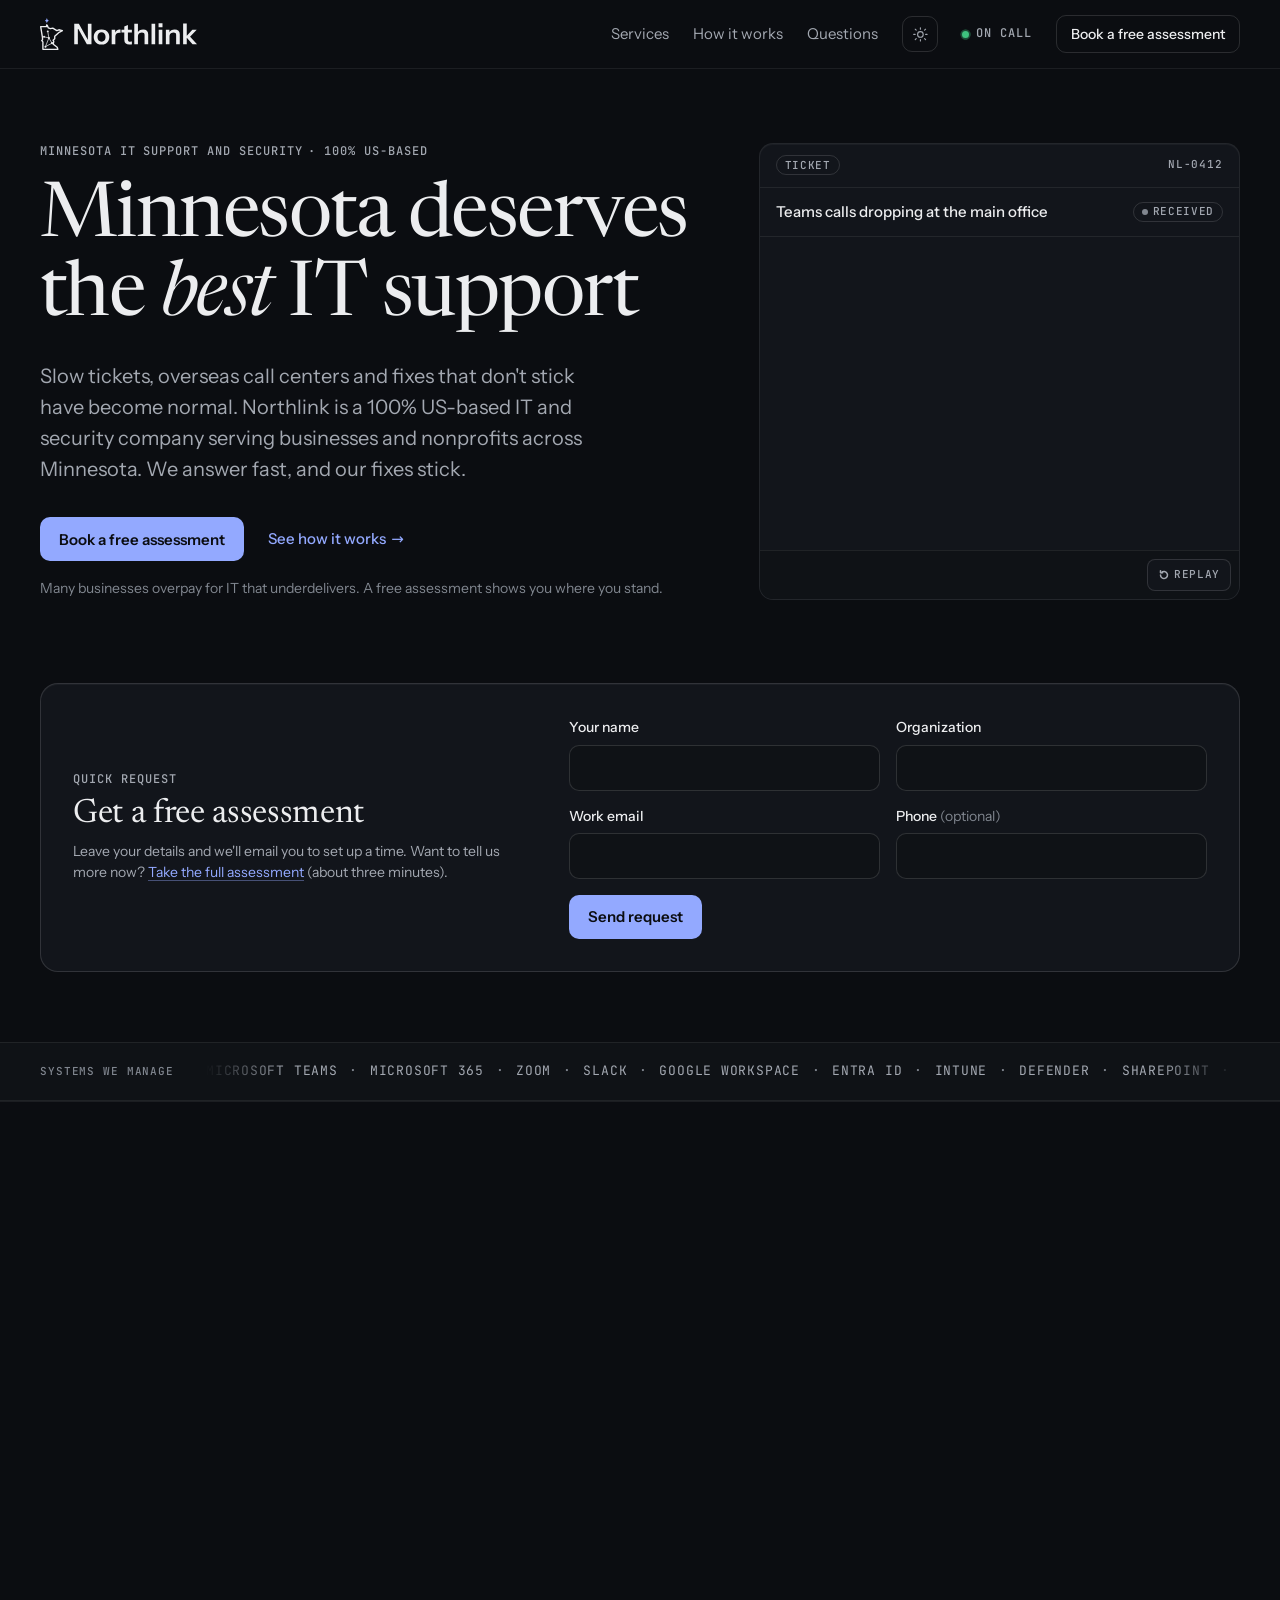
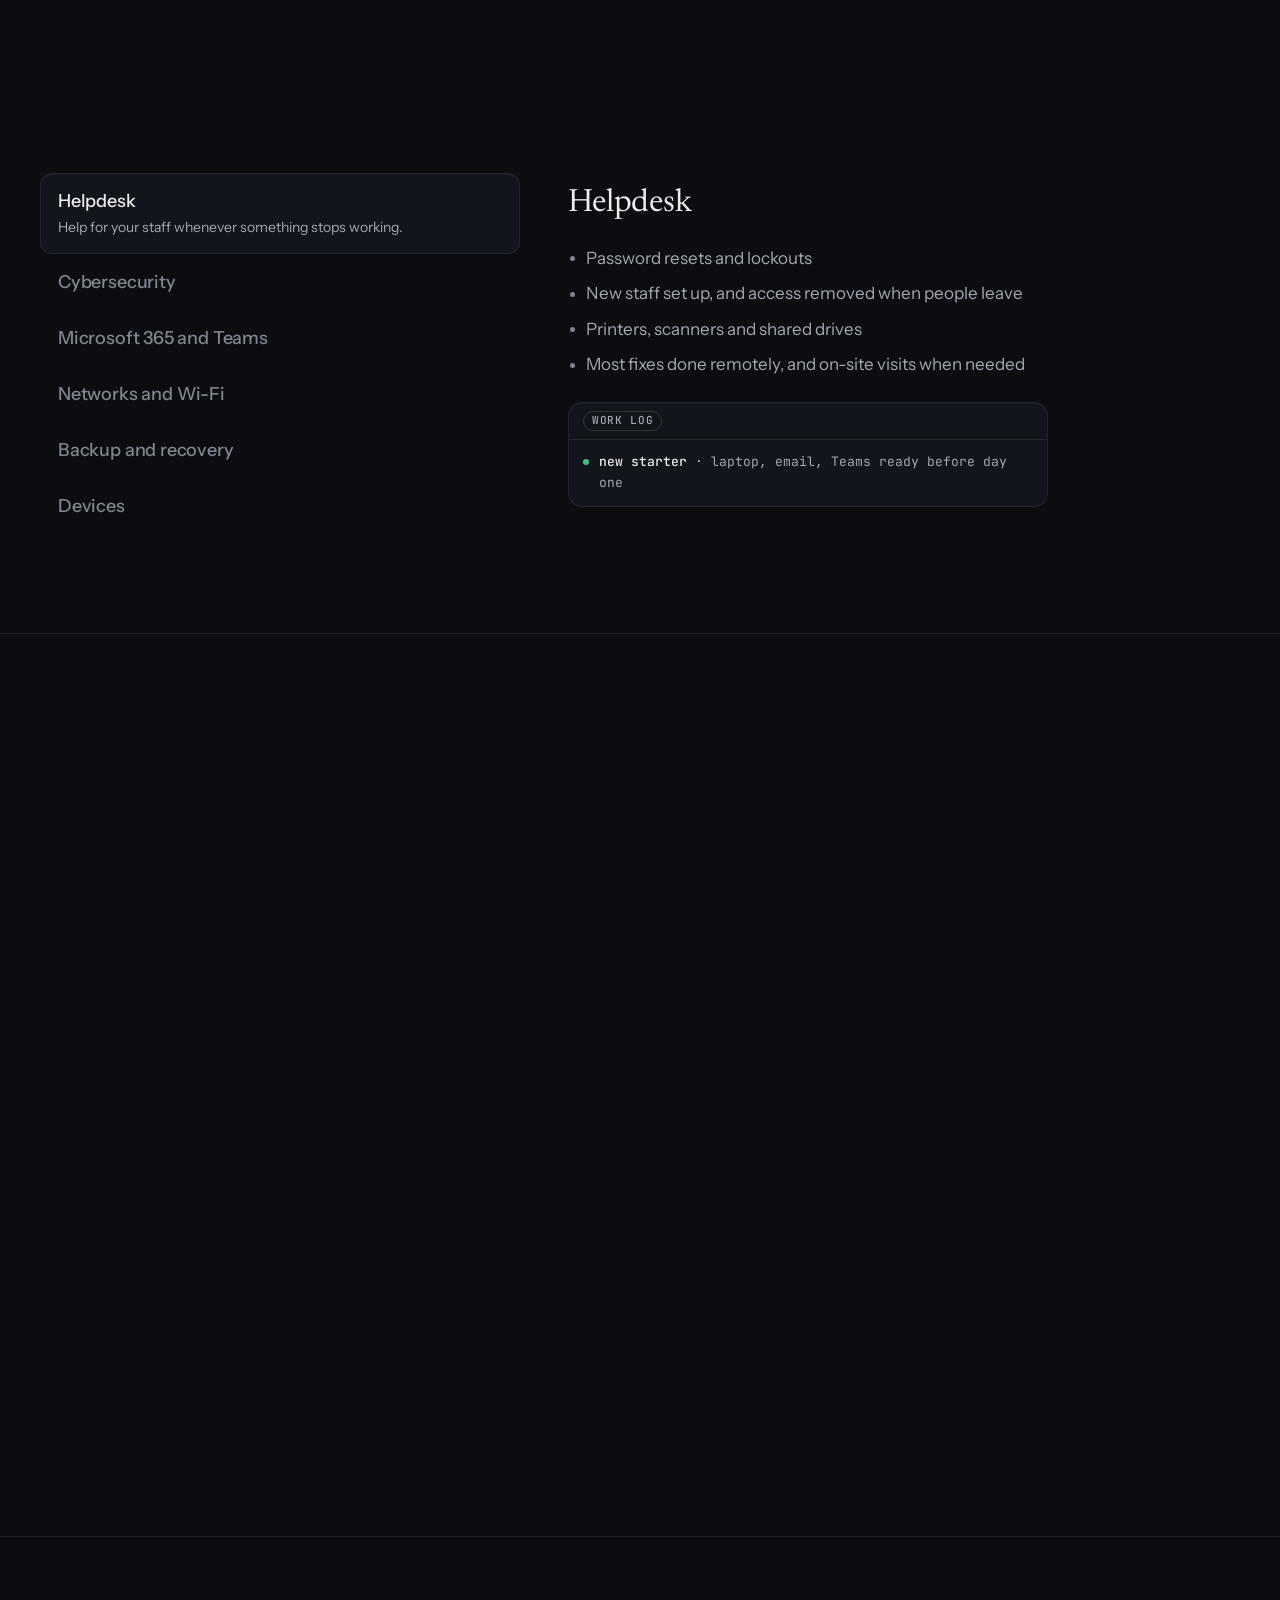
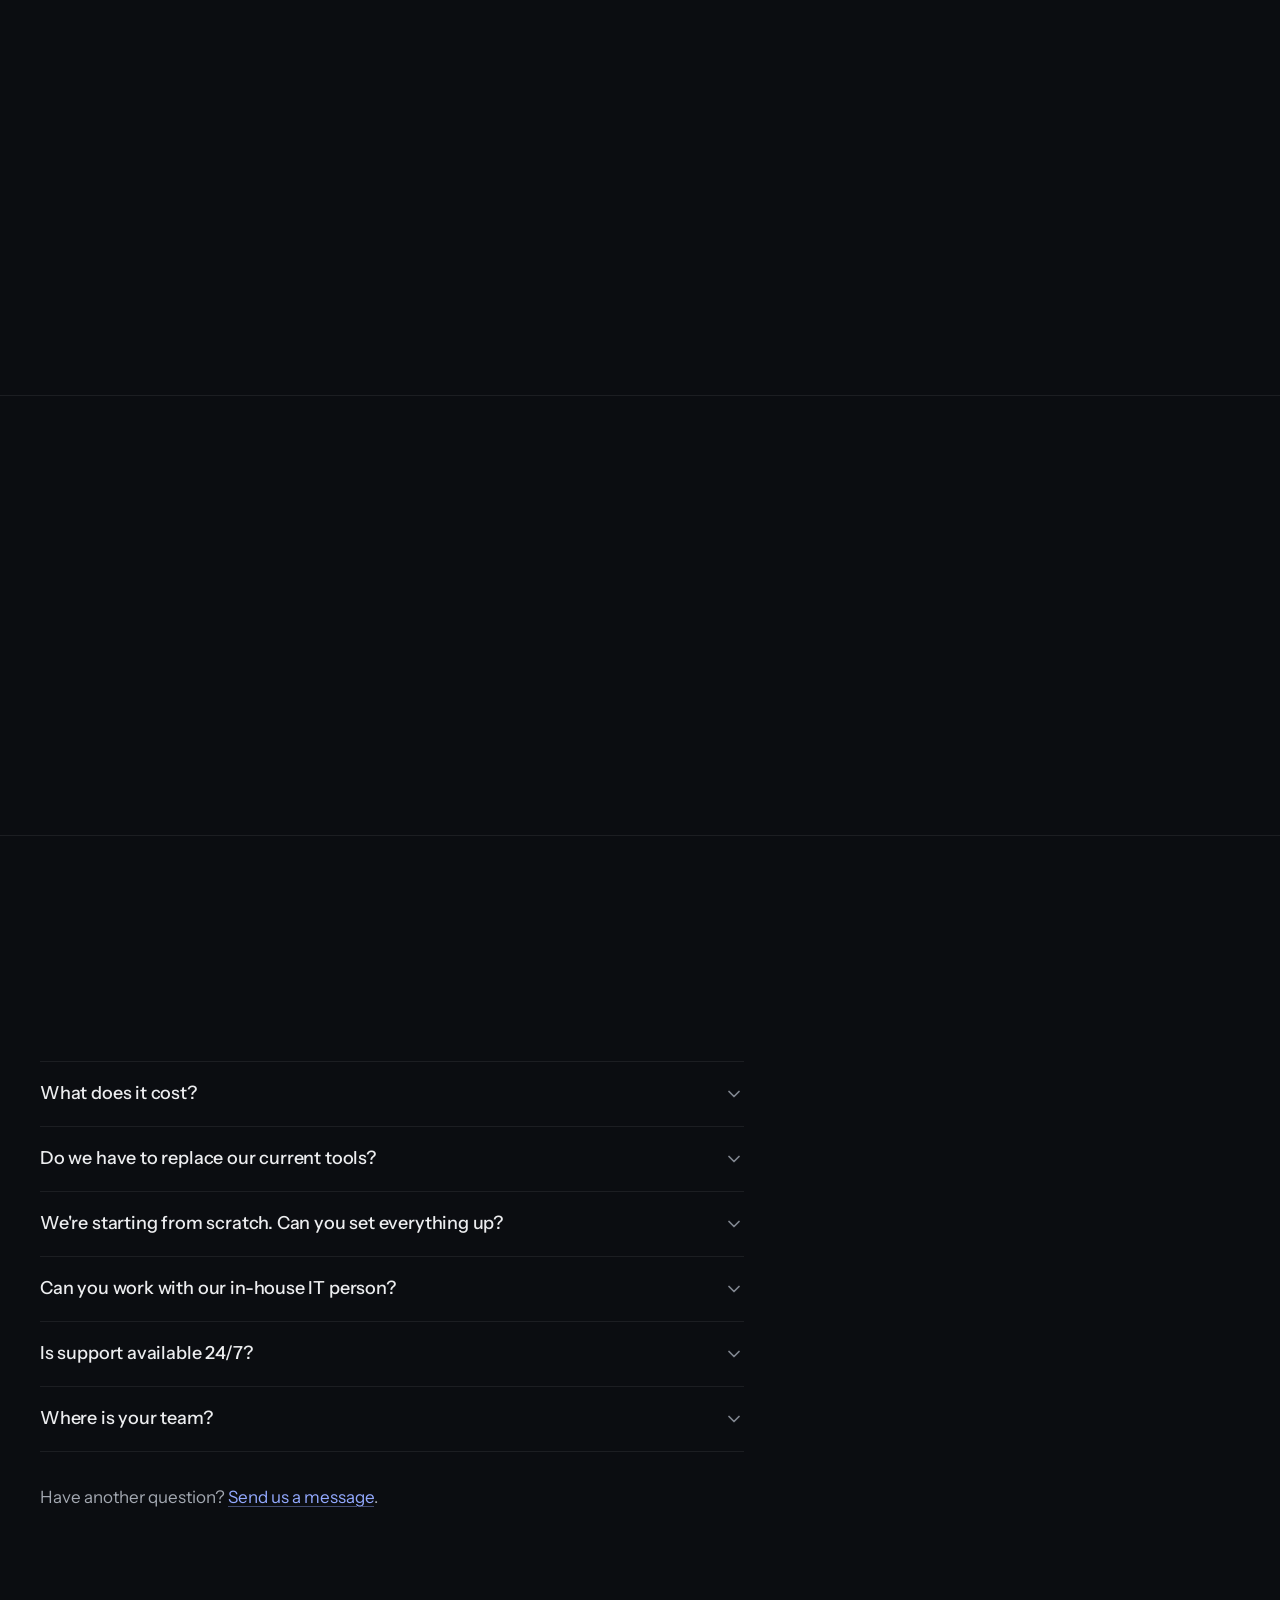
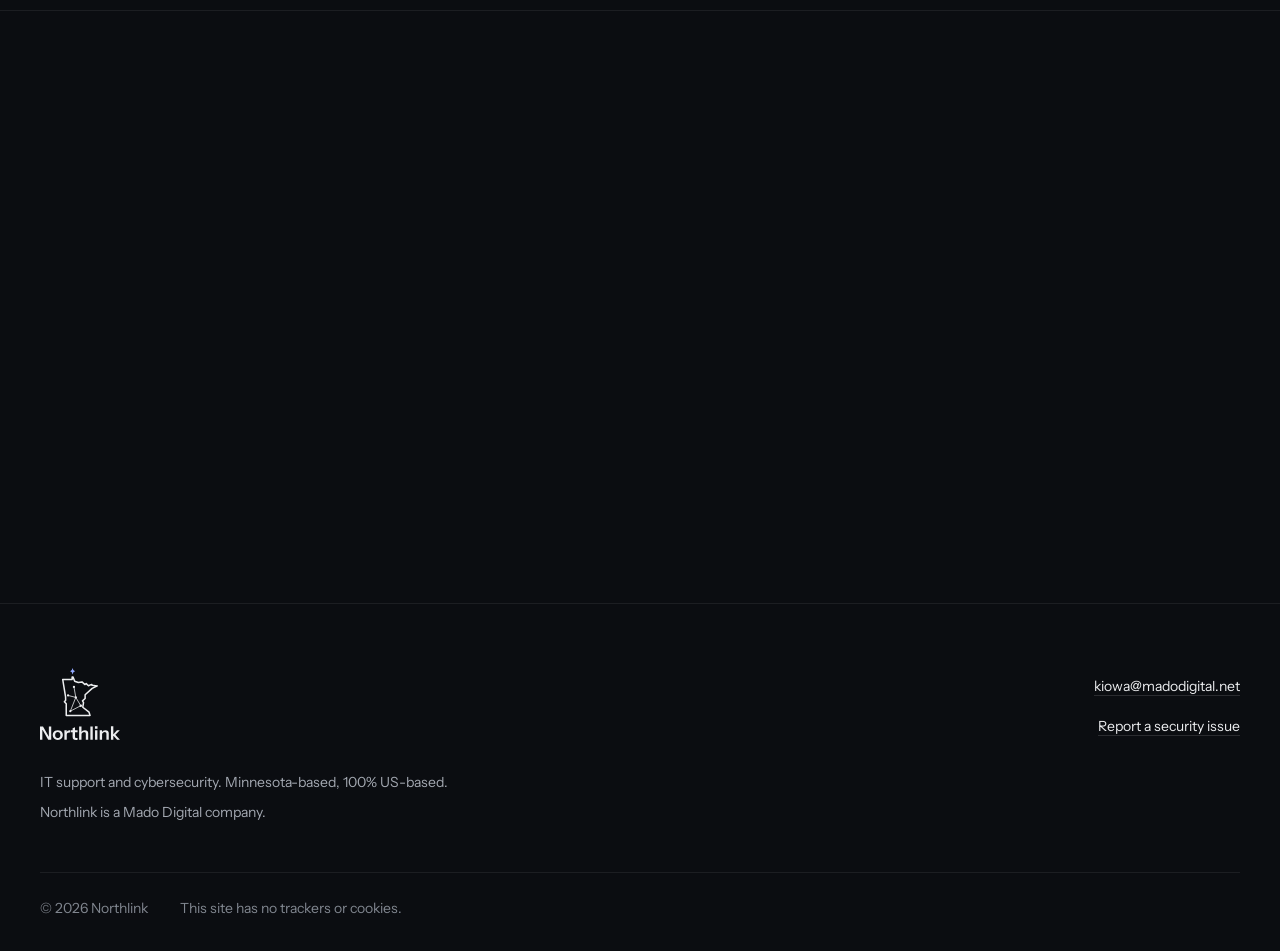
==== index.html @ 2bb84ccf "Questionnaire: 'Something else' answers open a text box for details Co-Authored-By: Claude Opus 5.5 " ====
<!doctype html>
<!--
  BRAND NAME LOCATIONS. Every place "Northlink" appears:
    1. <title>, <meta name="description">, og:title / og:site_name, manifest.webmanifest
    2. canonical, og:url and og:image (https://northlink.madodigital.net/)
    3. Logo alt text (header, footer, 404) and the footer company line
    4. Hero lead and the ticket/incident artifacts ("Northlink" message role)
    5. 404.html title
    6. CNAME, sitemap.xml, robots.txt and .well-known/security.txt
  Logo files live in assets/brand/ (see README notes in the build summary).
  To rename: grep -rn "Northlink" .
-->
<html lang="en" data-theme="dark">
<head>
  <meta charset="utf-8">
  <meta name="viewport" content="width=device-width, initial-scale=1, viewport-fit=cover">
  <!--
    Content Security Policy, delivered as a meta tag because GitHub Pages cannot set response headers.
    Known gaps of the meta form: frame-ancestors, report-uri and sandbox are ignored here.
  -->
  <meta http-equiv="Content-Security-Policy" content="default-src 'none'; script-src 'self'; style-src 'self'; font-src 'self'; img-src 'self' data:; connect-src https://formsubmit.co; base-uri 'self'; form-action 'none'; object-src 'none'; manifest-src 'self'; upgrade-insecure-requests">
  <meta name="referrer" content="strict-origin-when-cross-origin">
  <title>Northlink | Minnesota IT support and cybersecurity</title>
  <meta name="description" content="Northlink is a 100% US-based IT support and cybersecurity company serving businesses and nonprofits across Minnesota. Urgent response 24/7 and a free first assessment.">
  <meta name="theme-color" content="#0B0D11">
  <meta name="color-scheme" content="light dark">
  <link rel="canonical" href="https://northlink.madodigital.net/">
  <link rel="icon" href="assets/brand/favicon.svg" type="image/svg+xml">
  <link rel="icon" href="assets/brand/favicon-32.png" type="image/png" sizes="32x32">
  <link rel="icon" href="assets/brand/favicon-16.png" type="image/png" sizes="16x16">
  <link rel="apple-touch-icon" href="assets/brand/apple-touch-icon.png">
  <link rel="manifest" href="manifest.webmanifest">

  <meta property="og:type" content="website">
  <meta property="og:url" content="https://northlink.madodigital.net/">
  <meta property="og:site_name" content="Northlink">
  <meta property="og:title" content="Northlink | Minnesota IT support and cybersecurity">
  <meta property="og:description" content="Northlink is a 100% US-based IT support and cybersecurity company serving businesses and nonprofits across Minnesota. Urgent response 24/7 and a free first assessment.">
  <meta property="og:image" content="https://northlink.madodigital.net/assets/og.png">
  <meta property="og:image:width" content="1200">
  <meta property="og:image:height" content="630">
  <meta property="og:image:alt" content="Northlink logo with the headline: Minnesota deserves the best IT support">
  <meta name="twitter:card" content="summary_large_image">

  <!-- Fonts are self-hosted (assets/fonts), so the page makes no third-party requests. -->
  <link rel="preload" href="assets/fonts/newsreader-latin.woff2" as="font" type="font/woff2" crossorigin>
  <link rel="preload" href="assets/fonts/instrument-sans-latin.woff2" as="font" type="font/woff2" crossorigin>
  <link rel="stylesheet" href="styles.css">
  <link rel="stylesheet" href="assess.css">
  <!-- Loaded without defer: its first line sets html.js before first paint. -->
  <script src="theme.js"></script>
  <script src="main.js"></script>
  <script src="assess.js" defer></script>
</head>
<body id="top">
  <a class="skip-link" href="#main">Skip to content</a>

  <header class="site-header">
    <div class="container site-header-inner">
      <a class="brand" href="#top">
        <span class="brand-logo"><img class="th-light" src="assets/brand/logo-mn-horizontal.svg" alt="Northlink" width="157" height="32"><img class="th-dark" src="assets/brand/logo-mn-horizontal-dark.svg" alt="Northlink" width="157" height="32"></span>
      </a>
      <nav class="nav" aria-label="Main">
        <a href="#services">Services</a>
        <a href="#switching">How it works</a>
        <a href="#faq">Questions</a>
      </nav>
      <button class="theme-toggle" type="button" data-theme-toggle aria-label="Switch to dark theme"><svg class="i-moon" viewBox="0 0 24 24" aria-hidden="true"><path d="M20 14.5A8 8 0 0 1 9.5 4a8 8 0 1 0 10.5 10.5z"/></svg><svg class="i-sun" viewBox="0 0 24 24" aria-hidden="true"><circle cx="12" cy="12" r="4"/><path d="M12 2.5v2M12 19.5v2M4.6 4.6l1.4 1.4M18 18l1.4 1.4M2.5 12h2M19.5 12h2M4.6 19.4L6 18M18 6l1.4-1.4"/></svg></button>
      <span class="oncall" data-loop><span class="pulse" aria-hidden="true"></span>On call</span>
      <a class="btn btn--secondary btn--sm" href="#assessment" data-assess>Book a free assessment</a>
    </div>
  </header>

  <main id="main" tabindex="-1">
    <!-- Hero -->
    <section class="hero" aria-labelledby="hero-title">
      <div class="container grid-12 hero-grid">
        <div class="hero-copy">
          <p class="eyebrow reveal reveal--hero"><span>Minnesota IT support and security</span><span class="eyebrow-extra">· 100% US-based</span></p>
          <h1 class="h1" id="hero-title"><span class="h1-line reveal reveal--hero">Minnesota deserves</span> <span class="h1-line reveal reveal--hero">the <em>best</em> IT support</span></h1>
          <p class="lead reveal dl-3">Slow tickets, overseas call centers and fixes that don't stick have become normal. Northlink is a 100% US-based IT and security company serving businesses and nonprofits across Minnesota. We answer fast, and our fixes stick.</p>
          <div class="hero-ctas reveal dl-4">
            <a class="btn btn--primary" href="#assessment" data-assess>Book a free assessment</a>
            <a class="link" href="#switching">See how it works <span class="link-arrow" aria-hidden="true">→</span></a>
          </div>
          <p class="hero-note reveal dl-4">Many businesses overpay for IT that underdelivers. A free assessment shows you where you stand.</p>
        </div>
        <div class="hero-art reveal dl-3">
          <figure class="artifact ticket" data-sequence data-status-start="received" data-lead="400">
            <div class="artifact-head">
              <span class="chip">Ticket</span>
              <span class="artifact-id">NL-0412</span>
            </div>
            <div class="artifact-meta">
              <p class="artifact-title">Teams calls dropping at the main office</p>
              <span class="status" data-status="resolved">
                <span class="chip" data-state="received" aria-hidden="true"><span class="chip-dot"></span>Received</span>
                <span class="chip chip--accent" data-state="assigned" aria-hidden="true"><span class="chip-dot"></span>Assigned</span>
                <span class="chip chip--ok is-current" data-state="resolved"><span class="chip-dot"></span>Resolved</span>
              </span>
            </div>
            <ol class="artifact-body">
              <li class="msg seq-step" data-step data-typing data-gap="1100">
                <p class="msg-meta"><span class="msg-role">Office manager</span><time datetime="07:42">7:42 AM</time></p>
                <p class="msg-body">Teams calls keep cutting out for everyone in the office. Chat still works.</p>
              </li>
              <li class="msg msg--us seq-step" data-step data-typing data-status-on="assigned" data-gap="1300">
                <p class="msg-meta"><span class="msg-role">Northlink</span><time datetime="07:44">7:44 AM</time></p>
                <p class="msg-body">On it. Last night's firewall update started blocking Teams call traffic.</p>
              </li>
              <li class="msg-sys seq-step" data-step data-gap="900">
                <time datetime="07:51">7:51 AM</time><span>firewall rule fixed · test call OK</span>
              </li>
              <li class="msg msg--us seq-step" data-step data-typing>
                <p class="msg-meta"><span class="msg-role">Northlink</span><time datetime="07:52">7:52 AM</time></p>
                <p class="msg-body">Fixed. I confirmed calls are working again across the office.</p>
              </li>
            </ol>
            <div class="artifact-foot">
              <span class="artifact-foot-text" data-seq-foot>Resolved in 10 min · no visit needed</span>
              <button type="button" class="replay" data-replay hidden><svg viewBox="0 0 12 12" aria-hidden="true" focusable="false"><path d="M2.5 6a3.5 3.5 0 1 0 1.03-2.47"/><path d="M2.5 1.75v2.1h2.1"/></svg>Replay</button>
            </div>
            <figcaption class="sr-only">Example support ticket, for illustration</figcaption>
          </figure>
        </div>
      </div>
    </section>

    <!-- Quick request -->
    <section class="quick" id="quick" aria-labelledby="quick-title">
      <div class="container">
        <div class="quick-card reveal">
          <div class="quick-copy">
            <p class="eyebrow"><span>Quick request</span></p>
            <h2 class="quick-title" id="quick-title">Get a free assessment</h2>
            <p class="quick-sub">Leave your details and we'll email you to set up a time. Want to tell us more now? <a class="inline-link" href="#assessment" data-assess>Take the full assessment</a> (about three minutes).</p>
          </div>
          <form class="quick-form" data-quick novalidate>
            <input class="sr-only" type="text" name="_honey" tabindex="-1" autocomplete="off" aria-hidden="true">
            <div class="quick-fields">
              <div class="as-field"><label class="as-label" for="q-name">Your name</label><input class="as-input" id="q-name" name="name" type="text" autocomplete="name" required><p class="as-err" hidden></p></div>
              <div class="as-field"><label class="as-label" for="q-org">Organization</label><input class="as-input" id="q-org" name="org" type="text" autocomplete="organization" required><p class="as-err" hidden></p></div>
              <div class="as-field"><label class="as-label" for="q-email">Work email</label><input class="as-input" id="q-email" name="email" type="email" autocomplete="email" required><p class="as-err" hidden></p></div>
              <div class="as-field"><label class="as-label" for="q-phone">Phone <span class="as-opt-tag">(optional)</span></label><input class="as-input" id="q-phone" name="phone" type="tel" autocomplete="tel"><p class="as-err" hidden></p></div>
            </div>
            <div class="quick-actions">
              <button class="btn btn--primary quick-send" type="submit">Send request</button>
              <p class="quick-status" role="status" aria-live="polite"></p>
            </div>
          </form>
          <div class="quick-done" data-quick-done hidden tabindex="-1">
            <svg class="as-check" viewBox="0 0 64 64" aria-hidden="true" focusable="false"><circle cx="32" cy="32" r="30"/><path d="M20 33l8 8 16-17" pathLength="1"/></svg>
            <div><p class="quick-done-title">Thanks<span data-quick-first></span>. We have your request.</p><p class="quick-sub">We'll email you at <span data-quick-email></span> to set up your free assessment.</p></div>
          </div>
        </div>
      </div>
    </section>

    <!-- Systems band -->
    <section class="band" aria-labelledby="systems-label">
      <div class="container band-inner">
        <p class="band-label" id="systems-label">Systems we manage</p>
        <div class="ticker" data-ticker data-loop>
          <div class="ticker-track"><ul class="ticker-list" aria-labelledby="systems-label"><li>Microsoft Teams</li><li>Microsoft 365</li><li>Zoom</li><li>Slack</li><li>Google Workspace</li><li>Entra ID</li><li>Intune</li><li>Defender</li><li>SharePoint</li><li>OneDrive</li><li>Dropbox</li><li>Windows</li><li>macOS</li><li>iPhone and Android</li><li>RingCentral</li><li>Azure</li><li>AWS</li><li>Cisco Meraki</li><li>Ubiquiti</li><li>Fortinet</li><li>SonicWall</li><li>Firewalls</li><li>Wi-Fi</li><li>VPN</li><li>Backups</li><li>DNS</li><li>Email security</li><li>Printers</li></ul></div>
        </div>
      </div>
    </section>

    <!-- Why we started + facts -->
    <section class="section why" id="why" aria-labelledby="why-title">
      <div class="container">
        <div class="grid-12 why-grid">
          <div class="why-head">
            <p class="eyebrow reveal">Why we started Northlink</p>
            <h2 class="h2 reveal" id="why-title">IT support held to a higher standard</h2>
          </div>
          <p class="why-body reveal dl-1">Businesses now run on cloud accounts, remote staff and devices that need protecting around the clock. Too much IT support still works like it did twenty years ago: a ticket number, a long wait and a fix that doesn't last, often at a premium price. Updates get pushed out untested and break more than they fix. We built Northlink so every problem gets a fast answer and a fix that lasts, and you always hear what we did.</p>
        </div>
        <ul class="facts" aria-label="At a glance">
          <li class="fact reveal"><p class="fact-fig">100%</p><p class="fact-label">US-based support</p></li>
          <li class="fact reveal dl-1"><p class="fact-fig">24/7</p><p class="fact-label">Urgent response, holidays included</p></li>
          <li class="fact reveal dl-2"><p class="fact-fig">MN</p><p class="fact-label">Minnesota owned and operated</p></li>
          <li class="fact reveal dl-3"><p class="fact-fig">$0</p><p class="fact-label">Your first IT assessment</p></li>
        </ul>
      </div>
    </section>

    <!-- 01 Always on -->
    <section class="section" id="always-on" aria-labelledby="always-title">
      <div class="container">
        <div class="section-head">
          <p class="eyebrow reveal"><span class="eyebrow-num">01</span><span>Always on</span></p>
          <h2 class="h2 reveal" id="always-title">Every hour of the week is covered</h2>
          <p class="lead reveal dl-1">Nights, weekends and holidays included. Urgent problems get a response at any hour, every day of the year.</p>
        </div>
        <div class="section-body grid-12 split-body">
          <div class="always-figure reveal">
            <p class="two47-mark"><span class="sr-only">24/7</span><span class="two47-glyphs" aria-hidden="true"><span>24</span><svg class="two47-slash" viewBox="0 0 100 188" preserveAspectRatio="none" focusable="false"><line x1="1" y1="187" x2="99" y2="1" vector-effect="non-scaling-stroke"/></svg><span>7</span></span></p>
            <p class="two47-caption">00:00–23:59 · Mon–Sun · Holidays included</p>
          </div>
          <div class="always-grid reveal dl-1">
            <div class="weekgrid" data-weekgrid data-loop>
              <div class="wg-ticks" aria-hidden="true"><span class="wg-tick">00</span><span class="wg-tick">06</span><span class="wg-tick">12</span><span class="wg-tick">18</span></div>
              <div class="wg-rows" role="img" aria-label="Support hours: every hour of every day, Monday to Sunday, is covered">
                <div class="wg-row"><span class="wg-day">Mon</span><span class="wg-cell"></span><span class="wg-cell"></span><span class="wg-cell"></span><span class="wg-cell"></span><span class="wg-cell"></span><span class="wg-cell"></span><span class="wg-cell"></span><span class="wg-cell"></span><span class="wg-cell"></span><span class="wg-cell"></span><span class="wg-cell"></span><span class="wg-cell"></span><span class="wg-cell"></span><span class="wg-cell"></span><span class="wg-cell"></span><span class="wg-cell"></span><span class="wg-cell"></span><span class="wg-cell"></span><span class="wg-cell"></span><span class="wg-cell"></span><span class="wg-cell"></span><span class="wg-cell"></span><span class="wg-cell"></span><span class="wg-cell"></span></div>
                <div class="wg-row"><span class="wg-day">Tue</span><span class="wg-cell"></span><span class="wg-cell"></span><span class="wg-cell"></span><span class="wg-cell"></span><span class="wg-cell"></span><span class="wg-cell"></span><span class="wg-cell"></span><span class="wg-cell"></span><span class="wg-cell"></span><span class="wg-cell"></span><span class="wg-cell"></span><span class="wg-cell"></span><span class="wg-cell"></span><span class="wg-cell"></span><span class="wg-cell"></span><span class="wg-cell"></span><span class="wg-cell"></span><span class="wg-cell"></span><span class="wg-cell"></span><span class="wg-cell"></span><span class="wg-cell"></span><span class="wg-cell"></span><span class="wg-cell"></span><span class="wg-cell"></span></div>
                <div class="wg-row"><span class="wg-day">Wed</span><span class="wg-cell"></span><span class="wg-cell"></span><span class="wg-cell"></span><span class="wg-cell"></span><span class="wg-cell"></span><span class="wg-cell"></span><span class="wg-cell"></span><span class="wg-cell"></span><span class="wg-cell"></span><span class="wg-cell"></span><span class="wg-cell"></span><span class="wg-cell"></span><span class="wg-cell"></span><span class="wg-cell"></span><span class="wg-cell"></span><span class="wg-cell"></span><span class="wg-cell"></span><span class="wg-cell"></span><span class="wg-cell"></span><span class="wg-cell"></span><span class="wg-cell"></span><span class="wg-cell"></span><span class="wg-cell"></span><span class="wg-cell"></span></div>
                <div class="wg-row"><span class="wg-day">Thu</span><span class="wg-cell"></span><span class="wg-cell"></span><span class="wg-cell"></span><span class="wg-cell"></span><span class="wg-cell"></span><span class="wg-cell"></span><span class="wg-cell"></span><span class="wg-cell"></span><span class="wg-cell"></span><span class="wg-cell"></span><span class="wg-cell"></span><span class="wg-cell"></span><span class="wg-cell"></span><span class="wg-cell"></span><span class="wg-cell"></span><span class="wg-cell"></span><span class="wg-cell"></span><span class="wg-cell"></span><span class="wg-cell"></span><span class="wg-cell"></span><span class="wg-cell"></span><span class="wg-cell"></span><span class="wg-cell"></span><span class="wg-cell"></span></div>
                <div class="wg-row"><span class="wg-day">Fri</span><span class="wg-cell"></span><span class="wg-cell"></span><span class="wg-cell"></span><span class="wg-cell"></span><span class="wg-cell"></span><span class="wg-cell"></span><span class="wg-cell"></span><span class="wg-cell"></span><span class="wg-cell"></span><span class="wg-cell"></span><span class="wg-cell"></span><span class="wg-cell"></span><span class="wg-cell"></span><span class="wg-cell"></span><span class="wg-cell"></span><span class="wg-cell"></span><span class="wg-cell"></span><span class="wg-cell"></span><span class="wg-cell"></span><span class="wg-cell"></span><span class="wg-cell"></span><span class="wg-cell"></span><span class="wg-cell"></span><span class="wg-cell"></span></div>
                <div class="wg-row"><span class="wg-day">Sat</span><span class="wg-cell"></span><span class="wg-cell"></span><span class="wg-cell"></span><span class="wg-cell"></span><span class="wg-cell"></span><span class="wg-cell"></span><span class="wg-cell"></span><span class="wg-cell"></span><span class="wg-cell"></span><span class="wg-cell"></span><span class="wg-cell"></span><span class="wg-cell"></span><span class="wg-cell"></span><span class="wg-cell"></span><span class="wg-cell"></span><span class="wg-cell"></span><span class="wg-cell"></span><span class="wg-cell"></span><span class="wg-cell"></span><span class="wg-cell"></span><span class="wg-cell"></span><span class="wg-cell"></span><span class="wg-cell"></span><span class="wg-cell"></span></div>
                <div class="wg-row"><span class="wg-day">Sun</span><span class="wg-cell"></span><span class="wg-cell"></span><span class="wg-cell"></span><span class="wg-cell"></span><span class="wg-cell"></span><span class="wg-cell"></span><span class="wg-cell"></span><span class="wg-cell"></span><span class="wg-cell"></span><span class="wg-cell"></span><span class="wg-cell"></span><span class="wg-cell"></span><span class="wg-cell"></span><span class="wg-cell"></span><span class="wg-cell"></span><span class="wg-cell"></span><span class="wg-cell"></span><span class="wg-cell"></span><span class="wg-cell"></span><span class="wg-cell"></span><span class="wg-cell"></span><span class="wg-cell"></span><span class="wg-cell"></span><span class="wg-cell"></span></div>
              </div>
              <div class="wg-foot">
                <span class="wg-legend"><span class="wg-swatch" aria-hidden="true"></span>Covered</span>
                <p class="wg-clock"><span data-wg-time>Every hour, every day</span> · <span class="wg-covered">covered</span></p>
              </div>
            </div>
          </div>
        </div>
      </div>
    </section>

    <!-- 02 Incidents -->
    <section class="section" id="incidents" aria-labelledby="incidents-title">
      <div class="container grid-12 split-body">
        <div class="incident-copy">
          <div class="section-head">
            <p class="eyebrow reveal"><span class="eyebrow-num">02</span><span>Incidents</span></p>
            <h2 class="h2 reveal" id="incidents-title">From the first alert to the morning report</h2>
            <p class="lead reveal dl-1">When something goes wrong overnight, we contain it, check that nothing else was touched and send you a plain-English summary by morning.</p>
          </div>
          <dl class="points">
            <div class="point reveal dl-2"><dt class="point-label">Contain</dt><dd class="point-text">We lock things down first, then look for anything else.</dd></div>
            <div class="point reveal dl-3"><dt class="point-label">Report</dt><dd class="point-text">You get a written summary the next morning.</dd></div>
          </dl>
        </div>
        <div class="incident-art reveal dl-1">
          <figure class="artifact incident" data-sequence data-status-start="alert" data-lead="150" data-gap="450">
            <div class="artifact-head">
              <span class="chip">Incident</span>
              <span class="artifact-id">INC-2214</span>
            </div>
            <div class="artifact-meta">
              <p class="artifact-title">Unusual sign-in on a staff account</p>
              <span class="artifact-meta-right">
                <span class="chip chip--sev"><span class="sr-only">Severity: </span>High</span>
                <span class="status" data-status="resolved">
                  <span class="chip chip--alert" data-state="alert" aria-hidden="true"><span class="chip-dot"></span>Alert</span>
                  <span class="chip chip--warn" data-state="responding" aria-hidden="true"><span class="chip-dot"></span>Responding</span>
                  <span class="chip chip--accent" data-state="contained" aria-hidden="true"><span class="chip-dot"></span>Contained</span>
                  <span class="chip chip--ok is-current" data-state="resolved"><span class="chip-dot"></span>Resolved</span>
                </span>
              </span>
            </div>
            <ol class="inc-log">
              <li class="inc-row inc-row--alert" data-step data-status-on="alert"><span class="inc-dot" aria-hidden="true"></span><time class="inc-time" datetime="02:14">02:14</time><span class="inc-code">ALERT</span><span class="inc-text">sign-in from another country · staff account</span></li>
              <li class="inc-row" data-step data-status-on="responding"><span class="inc-dot" aria-hidden="true"></span><time class="inc-time" datetime="02:16">02:16</time><span class="inc-code">ACK</span><span class="inc-text">on-call responding</span></li>
              <li class="inc-row" data-step data-status-on="contained"><span class="inc-dot" aria-hidden="true"></span><time class="inc-time" datetime="02:21">02:21</time><span class="inc-code">CONTAIN</span><span class="inc-text">account locked · all sessions signed out</span></li>
              <li class="inc-row" data-step><span class="inc-dot" aria-hidden="true"></span><time class="inc-time" datetime="02:40">02:40</time><span class="inc-code">CHECK</span><span class="inc-text">other accounts and devices reviewed · nothing else found</span></li>
              <li class="inc-row inc-row--ok" data-step data-status-on="resolved"><span class="inc-dot" aria-hidden="true"></span><time class="inc-time" datetime="03:05">03:05</time><span class="inc-code">RESOLVED</span><span class="inc-text">password reset · MFA set up again</span></li>
              <li class="inc-row" data-step><span class="inc-dot" aria-hidden="true"></span><time class="inc-time" datetime="09:00">09:00</time><span class="inc-code">REPORT</span><span class="inc-text">plain-English summary sent to you</span></li>
            </ol>
            <div class="artifact-foot">
              <span class="artifact-foot-text" data-seq-foot>Open 2:14 AM · closed 3:05 AM · summary 9:00 AM</span>
            </div>
            <figcaption class="sr-only">Example incident log, for illustration</figcaption>
          </figure>
        </div>
      </div>
    </section>

    <!-- 03 Services -->
    <section class="section" id="services" aria-labelledby="services-title">
      <div class="container">
        <div class="section-head">
          <p class="eyebrow reveal"><span class="eyebrow-num">03</span><span>Services</span></p>
          <h2 class="h2 reveal" id="services-title">What we manage</h2>
          <p class="lead reveal dl-1">Day-to-day support and security for the platforms you already use, under one agreement.</p>
        </div>
        <div class="svc" data-svc>
          <div class="acc svc-acc" data-acc>
            <details open>
              <summary><span class="svc-acc-sum"><span class="svc-acc-name">Helpdesk</span><span class="svc-acc-line">Help for your staff whenever something stops working.</span></span><svg class="chev" viewBox="0 0 20 20" aria-hidden="true" focusable="false"><path d="M5 7.5l5 5 5-5"/></svg></summary>
              <div class="acc-body"><div class="acc-inner"><div class="svc-acc-content">
                <ul class="bullets"><li>Password resets and lockouts</li><li>New staff set up, and access removed when people leave</li><li>Printers, scanners and shared drives</li><li>Most fixes done remotely, and on-site visits when needed</li></ul>
                <figure class="artifact receipt">
                  <div class="receipt-head"><span class="chip">Work log</span></div>
                  <p class="receipt-line"><span class="receipt-dot" aria-hidden="true"></span><span><span class="receipt-k">new starter</span> · laptop, email, Teams ready before day one</span></p>
                  <figcaption class="sr-only">Example of a finished helpdesk task</figcaption>
                </figure>
              </div></div></div>
            </details>
            <details>
              <summary><span class="svc-acc-sum"><span class="svc-acc-name">Cybersecurity</span><span class="svc-acc-line">Protection for sign-ins and email, plus attack detection on every device.</span></span><svg class="chev" viewBox="0 0 20 20" aria-hidden="true" focusable="false"><path d="M5 7.5l5 5 5-5"/></svg></summary>
              <div class="acc-body"><div class="acc-inner"><div class="svc-acc-content">
                <ul class="bullets"><li>A second check at every sign-in (MFA)</li><li>Attack detection on every laptop and desktop</li><li>Filters that catch phishing email</li><li>Tighter access controls for sensitive records</li></ul>
                <figure class="artifact receipt">
                  <div class="receipt-head"><span class="chip">Work log</span></div>
                  <p class="receipt-line"><span class="receipt-dot" aria-hidden="true"></span><span><span class="receipt-k">sign-in alert</span> · blocked · user confirmed it wasn't them</span></p>
                  <figcaption class="sr-only">Example of a finished security task</figcaption>
                </figure>
              </div></div></div>
            </details>
            <details>
              <summary><span class="svc-acc-sum"><span class="svc-acc-name">Microsoft 365 and Teams</span><span class="svc-acc-line">Accounts, email, files and licenses, set up and managed.</span></span><svg class="chev" viewBox="0 0 20 20" aria-hidden="true" focusable="false"><path d="M5 7.5l5 5 5-5"/></svg></summary>
              <div class="acc-body"><div class="acc-inner"><div class="svc-acc-content">
                <ul class="bullets"><li>Staff accounts and sign-in rules</li><li>A license review, with nonprofit discounts</li><li>Teams, SharePoint and Teams Phone</li><li>Google Workspace, if that's what you use</li></ul>
                <figure class="artifact receipt">
                  <div class="receipt-head"><span class="chip">Work log</span></div>
                  <p class="receipt-line"><span class="receipt-dot" aria-hidden="true"></span><span><span class="receipt-k">license review</span> · unused seats found · removed</span></p>
                  <figcaption class="sr-only">Example of a finished Microsoft 365 task</figcaption>
                </figure>
              </div></div></div>
            </details>
            <details>
              <summary><span class="svc-acc-sum"><span class="svc-acc-name">Networks and Wi-Fi</span><span class="svc-acc-line">Secure office networks and Wi-Fi, with private links between offices.</span></span><svg class="chev" viewBox="0 0 20 20" aria-hidden="true" focusable="false"><path d="M5 7.5l5 5 5-5"/></svg></summary>
              <div class="acc-body"><div class="acc-inner"><div class="svc-acc-content">
                <ul class="bullets"><li>Managed firewalls</li><li>Guest Wi-Fi kept apart from staff</li><li>Secure remote access for staff working from home</li></ul>
                <figure class="artifact receipt">
                  <div class="receipt-head"><span class="chip">Work log</span></div>
                  <p class="receipt-line"><span class="receipt-dot" aria-hidden="true"></span><span><span class="receipt-k">guest Wi-Fi</span> · separate from staff network · OK</span></p>
                  <figcaption class="sr-only">Example of a finished network task</figcaption>
                </figure>
              </div></div></div>
            </details>
            <details>
              <summary><span class="svc-acc-sum"><span class="svc-acc-name">Backup and recovery</span><span class="svc-acc-line">Backups of your email and files, tested by restoring them.</span></span><svg class="chev" viewBox="0 0 20 20" aria-hidden="true" focusable="false"><path d="M5 7.5l5 5 5-5"/></svg></summary>
              <div class="acc-body"><div class="acc-inner"><div class="svc-acc-content">
                <ul class="bullets"><li>Backups a hacked account can't delete</li><li>Test restores on a schedule</li><li>A written plan for the day an office goes offline</li></ul>
                <figure class="artifact receipt">
                  <div class="receipt-head"><span class="chip">Work log</span></div>
                  <p class="receipt-line"><span class="receipt-dot" aria-hidden="true"></span><span><span class="receipt-k">test restore</span> · mailbox and shared drive · restored OK</span></p>
                  <figcaption class="sr-only">Example of a finished backup task</figcaption>
                </figure>
              </div></div></div>
            </details>
            <details>
              <summary><span class="svc-acc-sum"><span class="svc-acc-name">Devices</span><span class="svc-acc-line">Laptops and phones kept updated, and locked or wiped if one is lost.</span></span><svg class="chev" viewBox="0 0 20 20" aria-hidden="true" focusable="false"><path d="M5 7.5l5 5 5-5"/></svg></summary>
              <div class="acc-body"><div class="acc-inner"><div class="svc-acc-content">
                <ul class="bullets"><li>Laptop and phone setup</li><li>Updates tested before they reach your staff</li><li>Disk encryption</li><li>Work data kept separate on personal phones</li></ul>
                <figure class="artifact receipt">
                  <div class="receipt-head"><span class="chip">Work log</span></div>
                  <p class="receipt-line"><span class="receipt-dot" aria-hidden="true"></span><span><span class="receipt-k">lost phone</span> · work data wiped · personal data untouched</span></p>
                  <figcaption class="sr-only">Example of a finished device task</figcaption>
                </figure>
              </div></div></div>
            </details>
          </div>
          <div class="svc-tabs" hidden>
            <div class="svc-list-wrap">
              <span class="svc-hl" aria-hidden="true"></span>
              <div class="svc-list" role="tablist" aria-orientation="vertical" aria-label="Services">
                <button class="svc-tab" type="button" role="tab" id="svc-tab-helpdesk" aria-controls="svc-panel-helpdesk" aria-selected="true" tabindex="0"><span class="svc-name">Helpdesk</span><span class="svc-desc"><span class="svc-desc-in"><span>Help for your staff whenever something stops working.</span></span></span></button>
                <button class="svc-tab" type="button" role="tab" id="svc-tab-security" aria-controls="svc-panel-security" aria-selected="false" tabindex="-1"><span class="svc-name">Cybersecurity</span><span class="svc-desc"><span class="svc-desc-in"><span>Protection for sign-ins and email, plus attack detection on every device.</span></span></span></button>
                <button class="svc-tab" type="button" role="tab" id="svc-tab-m365" aria-controls="svc-panel-m365" aria-selected="false" tabindex="-1"><span class="svc-name">Microsoft 365 and Teams</span><span class="svc-desc"><span class="svc-desc-in"><span>Accounts, email, files and licenses, set up and managed.</span></span></span></button>
                <button class="svc-tab" type="button" role="tab" id="svc-tab-network" aria-controls="svc-panel-network" aria-selected="false" tabindex="-1"><span class="svc-name">Networks and Wi-Fi</span><span class="svc-desc"><span class="svc-desc-in"><span>Secure office networks and Wi-Fi, with private links between offices.</span></span></span></button>
                <button class="svc-tab" type="button" role="tab" id="svc-tab-backup" aria-controls="svc-panel-backup" aria-selected="false" tabindex="-1"><span class="svc-name">Backup and recovery</span><span class="svc-desc"><span class="svc-desc-in"><span>Backups of your email and files, tested by restoring them.</span></span></span></button>
                <button class="svc-tab" type="button" role="tab" id="svc-tab-devices" aria-controls="svc-panel-devices" aria-selected="false" tabindex="-1"><span class="svc-name">Devices</span><span class="svc-desc"><span class="svc-desc-in"><span>Laptops and phones kept updated, and locked or wiped if one is lost.</span></span></span></button>
              </div>
            </div>
            <div class="svc-panels">
              <div class="svc-panel is-active" role="tabpanel" id="svc-panel-helpdesk" aria-labelledby="svc-tab-helpdesk" tabindex="0">
                <h3 class="svc-panel-title">Helpdesk</h3>
                <ul class="bullets"><li>Password resets and lockouts</li><li>New staff set up, and access removed when people leave</li><li>Printers, scanners and shared drives</li><li>Most fixes done remotely, and on-site visits when needed</li></ul>
                <figure class="artifact receipt">
                  <div class="receipt-head"><span class="chip">Work log</span></div>
                  <p class="receipt-line"><span class="receipt-dot" aria-hidden="true"></span><span><span class="receipt-k">new starter</span> · laptop, email, Teams ready before day one</span></p>
                  <figcaption class="sr-only">Example of a finished helpdesk task</figcaption>
                </figure>
              </div>
              <div class="svc-panel" role="tabpanel" id="svc-panel-security" aria-labelledby="svc-tab-security" tabindex="0">
                <h3 class="svc-panel-title">Cybersecurity</h3>
                <ul class="bullets"><li>A second check at every sign-in (MFA)</li><li>Attack detection on every laptop and desktop</li><li>Filters that catch phishing email</li><li>Tighter access controls for sensitive records</li></ul>
                <figure class="artifact receipt">
                  <div class="receipt-head"><span class="chip">Work log</span></div>
                  <p class="receipt-line"><span class="receipt-dot" aria-hidden="true"></span><span><span class="receipt-k">sign-in alert</span> · blocked · user confirmed it wasn't them</span></p>
                  <figcaption class="sr-only">Example of a finished security task</figcaption>
                </figure>
              </div>
              <div class="svc-panel" role="tabpanel" id="svc-panel-m365" aria-labelledby="svc-tab-m365" tabindex="0">
                <h3 class="svc-panel-title">Microsoft 365 and Teams</h3>
                <ul class="bullets"><li>Staff accounts and sign-in rules</li><li>A license review, with nonprofit discounts</li><li>Teams, SharePoint and Teams Phone</li><li>Google Workspace, if that's what you use</li></ul>
                <figure class="artifact receipt">
                  <div class="receipt-head"><span class="chip">Work log</span></div>
                  <p class="receipt-line"><span class="receipt-dot" aria-hidden="true"></span><span><span class="receipt-k">license review</span> · unused seats found · removed</span></p>
                  <figcaption class="sr-only">Example of a finished Microsoft 365 task</figcaption>
                </figure>
              </div>
              <div class="svc-panel" role="tabpanel" id="svc-panel-network" aria-labelledby="svc-tab-network" tabindex="0">
                <h3 class="svc-panel-title">Networks and Wi-Fi</h3>
                <ul class="bullets"><li>Managed firewalls</li><li>Guest Wi-Fi kept apart from staff</li><li>Secure remote access for staff working from home</li></ul>
                <figure class="artifact receipt">
                  <div class="receipt-head"><span class="chip">Work log</span></div>
                  <p class="receipt-line"><span class="receipt-dot" aria-hidden="true"></span><span><span class="receipt-k">guest Wi-Fi</span> · separate from staff network · OK</span></p>
                  <figcaption class="sr-only">Example of a finished network task</figcaption>
                </figure>
              </div>
              <div class="svc-panel" role="tabpanel" id="svc-panel-backup" aria-labelledby="svc-tab-backup" tabindex="0">
                <h3 class="svc-panel-title">Backup and recovery</h3>
                <ul class="bullets"><li>Backups a hacked account can't delete</li><li>Test restores on a schedule</li><li>A written plan for the day an office goes offline</li></ul>
                <figure class="artifact receipt">
                  <div class="receipt-head"><span class="chip">Work log</span></div>
                  <p class="receipt-line"><span class="receipt-dot" aria-hidden="true"></span><span><span class="receipt-k">test restore</span> · mailbox and shared drive · restored OK</span></p>
                  <figcaption class="sr-only">Example of a finished backup task</figcaption>
                </figure>
              </div>
              <div class="svc-panel" role="tabpanel" id="svc-panel-devices" aria-labelledby="svc-tab-devices" tabindex="0">
                <h3 class="svc-panel-title">Devices</h3>
                <ul class="bullets"><li>Laptop and phone setup</li><li>Updates tested before they reach your staff</li><li>Disk encryption</li><li>Work data kept separate on personal phones</li></ul>
                <figure class="artifact receipt">
                  <div class="receipt-head"><span class="chip">Work log</span></div>
                  <p class="receipt-line"><span class="receipt-dot" aria-hidden="true"></span><span><span class="receipt-k">lost phone</span> · work data wiped · personal data untouched</span></p>
                  <figcaption class="sr-only">Example of a finished device task</figcaption>
                </figure>
              </div>
            </div>
          </div>
        </div>
      </div>
    </section>

    <!-- 04 Switching -->
    <section class="section" id="switching" aria-labelledby="switch-title">
      <div class="container grid-12 split-body">
        <div class="split-copy">
          <div class="section-head">
            <p class="eyebrow reveal"><span class="eyebrow-num">04</span><span>Switching</span></p>
            <h2 class="h2 reveal" id="switch-title">Switching starts with one conversation</h2>
            <p class="lead reveal dl-1">We fit into the way you already work. We take over the systems you run today, whatever they are, or build your IT from the ground up if you're starting fresh.</p>
          </div>
          <ol class="steps">
            <li class="step reveal dl-1"><span class="step-n" aria-hidden="true">01</span><div><h3 class="h3">Free assessment</h3><p class="step-text">We look at your systems and give you a written summary to keep, whether or not you sign up.</p></div></li>
            <li class="step reveal dl-2"><span class="step-n" aria-hidden="true">02</span><div><h3 class="h3">We take over</h3><p class="step-text">We collect the logins and documents from your current provider, so you don't have to chase them. Starting fresh? We set everything up instead.</p></div></li>
            <li class="step reveal dl-3"><span class="step-n" aria-hidden="true">03</span><div><h3 class="h3">We run it</h3><p class="step-text">From then on we handle day-to-day support and anything that goes wrong.</p></div></li>
          </ol>
        </div>
        <div class="split-art reveal dl-1">
          <figure class="artifact handover" data-sequence data-status-start="progress" data-lead="200" data-gap="350">
            <div class="artifact-head">
              <span class="chip">Handover</span>
            </div>
            <div class="artifact-meta">
              <p class="artifact-title">Handover checklist</p>
              <span class="status" data-status="done">
                <span class="chip chip--accent" data-state="progress" aria-hidden="true"><span class="chip-dot"></span>In progress</span>
                <span class="chip chip--ok is-current" data-state="done"><span class="chip-dot"></span>Done</span>
              </span>
            </div>
            <ul class="chk-list">
                <li class="chk-row" data-step><svg class="chk-box" viewBox="0 0 18 18" aria-hidden="true" focusable="false"><rect x="0.5" y="0.5" width="17" height="17" rx="5"/><path d="M5 9.4l2.6 2.6L13 6.4" pathLength="1"/></svg><span class="chk-text">Admin logins collected from previous provider</span></li>
                <li class="chk-row" data-step><svg class="chk-box" viewBox="0 0 18 18" aria-hidden="true" focusable="false"><rect x="0.5" y="0.5" width="17" height="17" rx="5"/><path d="M5 9.4l2.6 2.6L13 6.4" pathLength="1"/></svg><span class="chk-text">Network and device notes received</span></li>
                <li class="chk-row" data-step><svg class="chk-box" viewBox="0 0 18 18" aria-hidden="true" focusable="false"><rect x="0.5" y="0.5" width="17" height="17" rx="5"/><path d="M5 9.4l2.6 2.6L13 6.4" pathLength="1"/></svg><span class="chk-text">Backups checked by restoring a file</span></li>
                <li class="chk-row" data-step><svg class="chk-box" viewBox="0 0 18 18" aria-hidden="true" focusable="false"><rect x="0.5" y="0.5" width="17" height="17" rx="5"/><path d="M5 9.4l2.6 2.6L13 6.4" pathLength="1"/></svg><span class="chk-text">MFA checked on every account</span></li>
                <li class="chk-row" data-step><svg class="chk-box" viewBox="0 0 18 18" aria-hidden="true" focusable="false"><rect x="0.5" y="0.5" width="17" height="17" rx="5"/><path d="M5 9.4l2.6 2.6L13 6.4" pathLength="1"/></svg><span class="chk-text">Monitoring switched on</span></li>
                <li class="chk-row" data-step data-status-on="done"><svg class="chk-box" viewBox="0 0 18 18" aria-hidden="true" focusable="false"><rect x="0.5" y="0.5" width="17" height="17" rx="5"/><path d="M5 9.4l2.6 2.6L13 6.4" pathLength="1"/></svg><span class="chk-text">You get the written summary</span></li>
            </ul>
            <div class="artifact-foot">
              <span class="artifact-foot-text" data-seq-foot>Nothing replaced</span>
            </div>
            <figcaption class="sr-only">Example handover checklist, for illustration</figcaption>
          </figure>
        </div>
      </div>
    </section>

    <!-- 05 Reporting -->
    <section class="section section--compact" id="reporting" aria-labelledby="report-title">
      <div class="container grid-12 split-body">
        <div class="split-copy">
          <div class="section-head">
            <p class="eyebrow reveal"><span class="eyebrow-num">05</span><span>Reporting</span></p>
            <h2 class="h2 reveal" id="report-title">A short report every month</h2>
            <p class="lead reveal dl-1">What we updated, what we tested and what needs your attention next, written without jargon.</p>
          </div>
        </div>
        <div class="split-art reveal dl-1">
          <figure class="artifact report">
            <div class="artifact-head">
              <span class="chip">Monthly report</span>
              <span class="artifact-id">October</span>
            </div>
            <ul class="rep-list">
              <li class="rep-row"><span>Updates tested and installed</span><span class="rep-ok"><span aria-hidden="true">✓</span><span class="sr-only">done</span></span></li>
              <li class="rep-row"><span>Backups test-restored</span><span class="rep-ok"><span aria-hidden="true">✓</span><span class="sr-only">done</span></span></li>
              <li class="rep-row"><span>Sign-in alerts reviewed</span><span class="rep-ok"><span aria-hidden="true">✓</span><span class="sr-only">done</span></span></li>
              <li class="rep-row"><span>Tickets closed</span><span class="rep-ok"><span aria-hidden="true">✓</span><span class="sr-only">done</span></span></li>
            </ul>
            <div class="rep-next">
              <p class="rep-next-label">Next month</p>
              <p class="rep-next-text">Replace one laptop that no longer gets security updates</p>
            </div>
            <figcaption class="sr-only">Example monthly report, for illustration</figcaption>
          </figure>
        </div>
      </div>
    </section>

    <!-- Minnesota -->
    <section class="section section--compact" id="minnesota" aria-labelledby="mn-title">
      <div class="container grid-12 mn-grid">
        <div class="mn-copy">
          <div class="section-head">
            <p class="eyebrow reveal">Based in Minnesota</p>
            <h2 class="h2 reveal" id="mn-title">Local to Minnesota, all support in the US</h2>
            <p class="lead reveal dl-1">We're Minnesota-based and work with organizations across the state. Most fixes happen remotely. When something needs someone on site, we come to you. Every request is handled by our own team in the United States, with no overseas handoffs.</p>
          </div>
        </div>
        <div class="mn-art reveal dl-2" aria-hidden="true">
          <span><img class="th-light" src="assets/brand/mark-mn.svg" alt="" width="179" height="240"><img class="th-dark" src="assets/brand/mark-mn-dark.svg" alt="" width="179" height="240"></span>
        </div>
      </div>
    </section>

    <!-- 06 Questions -->
    <section class="section" id="faq" aria-labelledby="faq-title">
      <div class="container">
        <div class="faq-wrap">
          <div class="section-head">
            <p class="eyebrow reveal"><span class="eyebrow-num">06</span><span>Questions</span></p>
            <h2 class="h2 reveal" id="faq-title">Common questions</h2>
          </div>
          <div class="acc faq" data-acc>
            <details>
              <summary>What does it cost?<svg class="chev" viewBox="0 0 20 20" aria-hidden="true" focusable="false"><path d="M5 7.5l5 5 5-5"/></svg></summary>
              <div class="acc-body"><div class="acc-inner"><p>Every plan is built around what you run. After the free assessment you get a clear quote that covers what you use and nothing you don't. If you're paying for IT that isn't delivering, the assessment will show you where.</p></div></div>
            </details>
            <details>
              <summary>Do we have to replace our current tools?<svg class="chev" viewBox="0 0 20 20" aria-hidden="true" focusable="false"><path d="M5 7.5l5 5 5-5"/></svg></summary>
              <div class="acc-body"><div class="acc-inner"><p>No. We work with the tools you already use, whatever they are. If something is too old to be safe, we tell you and show you the cost, and you decide when to replace it.</p></div></div>
            </details>
            <details>
              <summary>We're starting from scratch. Can you set everything up?<svg class="chev" viewBox="0 0 20 20" aria-hidden="true" focusable="false"><path d="M5 7.5l5 5 5-5"/></svg></summary>
              <div class="acc-body"><div class="acc-inner"><p>Yes. We set up your accounts, email, devices, network and security from day one, built around how your team works, then support it from there.</p></div></div>
            </details>
            <details>
              <summary>Can you work with our in-house IT person?<svg class="chev" viewBox="0 0 20 20" aria-hidden="true" focusable="false"><path d="M5 7.5l5 5 5-5"/></svg></summary>
              <div class="acc-body"><div class="acc-inner"><p>Yes. We take the parts they don't have time for, like security and backups, and cover for them when they're away.</p></div></div>
            </details>
            <details>
              <summary>Is support available 24/7?<svg class="chev" viewBox="0 0 20 20" aria-hidden="true" focusable="false"><path d="M5 7.5l5 5 5-5"/></svg></summary>
              <div class="acc-body"><div class="acc-inner"><p>Yes. Urgent problems, like an office that's offline or an account that's been hacked, get a response at any hour, every day.</p></div></div>
            </details>
            <details>
              <summary>Where is your team?<svg class="chev" viewBox="0 0 20 20" aria-hidden="true" focusable="false"><path d="M5 7.5l5 5 5-5"/></svg></summary>
              <div class="acc-body"><div class="acc-inner"><p>In Minnesota, and all of our support happens in the US.</p></div></div>
            </details>
          </div>
          <p class="faq-note">Have another question? <a class="inline-link" href="#contact">Send us a message</a>.</p>
        </div>
      </div>
    </section>

    <!-- Contact -->
    <section class="section" id="contact" aria-labelledby="contact-title">
      <div class="container grid-12 split-body">
        <div class="contact-copy">
          <div class="section-head">
            <p class="eyebrow reveal">Contact</p>
            <h2 class="h2 reveal" id="contact-title">Book a free IT assessment</h2>
            <p class="lead reveal dl-1">The assessment form takes about three minutes and gives us what we need to get started. You keep the written summary either way.</p>
            <div class="contact-ctas reveal dl-2">
              <a class="btn btn--primary" href="#assessment" data-assess>Start the assessment</a>
            </div>
            <p class="contact-alt reveal dl-2">Have a question first? Send us a message. Use an email you check, since that's where we'll reply.</p>
          </div>
        </div>
        <div class="contact-art reveal dl-1">
          <form class="artifact compose msg-form" data-msg novalidate>
            <div class="artifact-head">
              <span class="chip">New message</span>
            </div>
            <p class="compose-field"><span class="compose-label">To</span><span class="compose-val">Northlink</span></p>
            <div class="compose-field msg-from">
              <label class="compose-label" for="m-email">Your email</label>
              <input class="msg-input" id="m-email" name="email" type="email" autocomplete="email" required aria-describedby="m-email-err">
            </div>
            <p class="as-err msg-err" id="m-email-err" hidden></p>
            <div class="compose-body">
              <label class="compose-label msg-label" for="m-text">Message</label>
              <textarea class="msg-text" id="m-text" name="message" rows="5" required aria-describedby="m-text-err"></textarea>
              <p class="as-err" id="m-text-err" hidden></p>
            </div>
            <input class="sr-only" type="text" name="_honey" tabindex="-1" autocomplete="off" aria-hidden="true">
            <div class="msg-foot">
              <p class="msg-status" role="status" aria-live="polite"></p>
              <button class="btn btn--secondary btn--sm msg-send" type="submit">Send message</button>
            </div>
            <div class="msg-done" data-msg-done hidden tabindex="-1">
              <svg class="as-check" viewBox="0 0 64 64" aria-hidden="true" focusable="false"><circle cx="32" cy="32" r="30"/><path d="M20 33l8 8 16-17" pathLength="1"/></svg>
              <p class="quick-done-title">Message sent</p>
              <p class="quick-sub">We'll write back to <span data-msg-email></span>.</p>
            </div>
          </form>
        </div>
      </div>
    </section>
  </main>

  <footer class="site-footer">
    <div class="container">
      <div class="footer-grid">
        <div>
          <a class="footer-logo" href="#top">
            <span><img class="th-light" src="assets/brand/logo-mn-stacked.svg" alt="Northlink, back to top" width="80" height="72"><img class="th-dark" src="assets/brand/logo-mn-stacked-dark.svg" alt="Northlink, back to top" width="80" height="72"></span>
          </a>
          <div class="footer-about">
            <p>IT support and cybersecurity. Minnesota-based, 100% US-based.</p>
            <p>Northlink is a Mado Digital company.</p>
          </div>
        </div>
        <ul class="footer-links">
          <li><a href="mailto:kiowa@madodigital.net">kiowa@madodigital.net</a></li>
          <li><a href="/.well-known/security.txt">Report a security issue</a></li>
        </ul>
      </div>
      <div class="footer-small">
        <div class="footer-small-text">
          <p>&copy; 2026 Northlink</p>
          <p>This site has no trackers or cookies.</p>
        </div>
      </div>
    </div>
  </footer>
  <dialog class="as" id="assess" aria-labelledby="as-t1" data-endpoint="https://formsubmit.co/ajax/kiowa@madodigital.net" data-mailto="kiowa@madodigital.net">
    <form class="as-form" novalidate>
      <div class="as-head">
        <span class="as-mark"><img class="th-light" src="assets/brand/mark-mn.svg" alt="" width="18" height="24"><img class="th-dark" src="assets/brand/mark-mn-dark.svg" alt="" width="18" height="24"></span>
        <span class="chip">Free assessment</span>
        <p class="as-count" aria-live="polite" data-as-count>Step 1 of 6</p>
        <button class="as-close" type="button" aria-label="Close" data-as-close><svg viewBox="0 0 16 16" aria-hidden="true" focusable="false"><path d="M3.5 3.5l9 9M12.5 3.5l-9 9"/></svg></button>
        <span class="as-progress" aria-hidden="true"><span class="as-bar"></span></span>
      </div>
      <div class="as-body"><div class="as-stage">
        <input class="sr-only" type="text" name="_honey" tabindex="-1" autocomplete="off" aria-hidden="true">
        <section class="as-step" data-as-step="1" tabindex="-1" aria-labelledby="as-t1"><p class="as-kicker">About you</p><h2 class="as-title" id="as-t1">Let's start with you</h2><p class="as-sub">Who should we follow up with?</p><div class="as-qs"><div class="as-fields"><div class="as-field as-field--full"><label class="as-label" for="as-org">Organization name</label><input class="as-input" id="as-org" name="org" type="text" autocomplete="organization" required><p class="as-err" hidden></p></div><div class="as-field"><label class="as-label" for="as-name">Your name</label><input class="as-input" id="as-name" name="name" type="text" autocomplete="name" required><p class="as-err" hidden></p></div><div class="as-field"><label class="as-label" for="as-role">Your role <span class="as-opt-tag">(optional)</span></label><input class="as-input" id="as-role" name="role" type="text" autocomplete="organization-title"><p class="as-err" hidden></p></div><div class="as-field"><label class="as-label" for="as-email">Work email</label><input class="as-input" id="as-email" name="email" type="email" autocomplete="email" required><p class="as-err" hidden></p></div><div class="as-field"><label class="as-label" for="as-phone">Phone <span class="as-opt-tag">(optional)</span></label><input class="as-input" id="as-phone" name="phone" type="tel" autocomplete="tel"><p class="as-err" hidden></p></div></div></div></section><section class="as-step" data-as-step="2" tabindex="-1" aria-labelledby="as-t2" hidden><p class="as-kicker">Your team</p><h2 class="as-title" id="as-t2">Tell us about your team</h2><div class="as-qs"><fieldset class="as-q" data-group="staff" data-required><legend>How many people use a computer for work?</legend><div class="as-opts"><label class="as-opt"><input type="radio" name="staff" value="1–10" required><span>1–10</span></label><label class="as-opt"><input type="radio" name="staff" value="11–25"><span>11–25</span></label><label class="as-opt"><input type="radio" name="staff" value="26–50"><span>26–50</span></label><label class="as-opt"><input type="radio" name="staff" value="51–100"><span>51–100</span></label><label class="as-opt"><input type="radio" name="staff" value="More than 100"><span>More than 100</span></label></div><p class="as-err" hidden></p></fieldset><fieldset class="as-q" data-group="locations" data-required><legend>How many locations do you have?</legend><div class="as-opts"><label class="as-opt"><input type="radio" name="locations" value="1" required><span>1</span></label><label class="as-opt"><input type="radio" name="locations" value="2–3"><span>2–3</span></label><label class="as-opt"><input type="radio" name="locations" value="4–6"><span>4–6</span></label><label class="as-opt"><input type="radio" name="locations" value="7 or more"><span>7 or more</span></label></div><p class="as-err" hidden></p></fieldset><fieldset class="as-q" data-group="remote"><legend>How many people work remotely or in the field?</legend><div class="as-opts"><label class="as-opt"><input type="radio" name="remote" value="Hardly anyone"><span>Hardly anyone</span></label><label class="as-opt"><input type="radio" name="remote" value="Some"><span>Some</span></label><label class="as-opt"><input type="radio" name="remote" value="Most"><span>Most</span></label></div><p class="as-err" hidden></p></fieldset></div></section><section class="as-step" data-as-step="3" tabindex="-1" aria-labelledby="as-t3" hidden><p class="as-kicker">Your systems</p><h2 class="as-title" id="as-t3">What do you use today?</h2><p class="as-sub">Rough answers are fine. We confirm the details during the assessment.</p><div class="as-qs"><fieldset class="as-q" data-group="platform" data-required><legend>Email and files</legend><div class="as-opts"><label class="as-opt"><input type="radio" name="platform" value="Microsoft 365" required><span>Microsoft 365</span></label><label class="as-opt"><input type="radio" name="platform" value="Google Workspace"><span>Google Workspace</span></label><label class="as-opt"><input type="radio" name="platform" value="Both"><span>Both</span></label><label class="as-opt"><input type="radio" name="platform" value="Something else"><span>Something else</span></label><label class="as-opt"><input type="radio" name="platform" value="Not sure"><span>Not sure</span></label></div><p class="as-err" hidden></p><div class="as-field as-other" data-show-when="platform" data-show-values="Something else" hidden><label class="as-label" for="as-platform-other">What do you use for email and files?</label><input class="as-input" id="as-platform-other" name="platform__other" type="text" required><p class="as-err" hidden></p></div></fieldset><fieldset class="as-q" data-group="uses"><legend>What else do you use? <span class="as-opt-tag">(optional)</span></legend><div class="as-opts"><label class="as-opt"><input type="checkbox" name="uses" value="Microsoft Teams"><span>Microsoft Teams</span></label><label class="as-opt"><input type="checkbox" name="uses" value="Zoom"><span>Zoom</span></label><label class="as-opt"><input type="checkbox" name="uses" value="Slack"><span>Slack</span></label><label class="as-opt"><input type="checkbox" name="uses" value="A phone system"><span>A phone system</span></label><label class="as-opt"><input type="checkbox" name="uses" value="Dropbox"><span>Dropbox</span></label><label class="as-opt"><input type="checkbox" name="uses" value="A file server in the office"><span>A file server in the office</span></label><label class="as-opt"><input type="checkbox" name="uses" value="A case or client database"><span>A case or client database</span></label><label class="as-opt"><input type="checkbox" name="uses" value="Accounting software"><span>Accounting software</span></label><label class="as-opt"><input type="checkbox" name="uses" value="Something else"><span>Something else</span></label></div><p class="as-err" hidden></p><div class="as-field as-other" data-show-when="uses" data-show-values="Something else" hidden><label class="as-label" for="as-uses-other">Which tools?</label><input class="as-input" id="as-uses-other" name="uses__other" type="text" required><p class="as-err" hidden></p></div></fieldset><fieldset class="as-q" data-group="computers"><legend>Computers</legend><div class="as-opts"><label class="as-opt"><input type="radio" name="computers" value="Mostly Windows"><span>Mostly Windows</span></label><label class="as-opt"><input type="radio" name="computers" value="Mostly Mac"><span>Mostly Mac</span></label><label class="as-opt"><input type="radio" name="computers" value="A mix"><span>A mix</span></label><label class="as-opt"><input type="radio" name="computers" value="Not sure"><span>Not sure</span></label></div><p class="as-err" hidden></p></fieldset></div></section><section class="as-step" data-as-step="4" tabindex="-1" aria-labelledby="as-t4" hidden><p class="as-kicker">Your IT today</p><h2 class="as-title" id="as-t4">Who handles your IT now?</h2><div class="as-qs"><fieldset class="as-q" data-group="current" data-required><legend>Right now, IT is handled by</legend><div class="as-opts"><label class="as-opt"><input type="radio" name="current" value="An outside IT company" required><span>An outside IT company</span></label><label class="as-opt"><input type="radio" name="current" value="Someone on staff"><span>Someone on staff</span></label><label class="as-opt"><input type="radio" name="current" value="Both"><span>Both</span></label><label class="as-opt"><input type="radio" name="current" value="No one in particular"><span>No one in particular</span></label><label class="as-opt"><input type="radio" name="current" value="We&#x27;re starting from scratch"><span>We&#x27;re starting from scratch</span></label><label class="as-opt"><input type="radio" name="current" value="Something else"><span>Something else</span></label></div><p class="as-err" hidden></p><div class="as-field as-other" data-show-when="current" data-show-values="Something else" hidden><label class="as-label" for="as-current-other">Who handles it?</label><input class="as-input" id="as-current-other" name="current__other" type="text" required><p class="as-err" hidden></p></div></fieldset><div class="as-field" data-show-when="current" data-show-values="An outside IT company|Both" hidden><label class="as-label" for="as-ends">When does that agreement end? <span class="as-opt-tag">(optional)</span></label><input class="as-input" id="as-ends" name="ends" type="text" placeholder="For example, June 2027, or not sure"></div><fieldset class="as-q" data-group="issues"><legend>What isn't working? <span class="as-opt-tag">(optional)</span></legend><div class="as-opts"><label class="as-opt"><input type="checkbox" name="issues" value="Slow responses"><span>Slow responses</span></label><label class="as-opt"><input type="checkbox" name="issues" value="Fixes that don&#x27;t last"><span>Fixes that don&#x27;t last</span></label><label class="as-opt"><input type="checkbox" name="issues" value="Security worries"><span>Security worries</span></label><label class="as-opt"><input type="checkbox" name="issues" value="Downtime"><span>Downtime</span></label><label class="as-opt"><input type="checkbox" name="issues" value="Too expensive"><span>Too expensive</span></label><label class="as-opt"><input type="checkbox" name="issues" value="Hard to reach anyone"><span>Hard to reach anyone</span></label><label class="as-opt"><input type="checkbox" name="issues" value="Something else"><span>Something else</span></label><label class="as-opt"><input type="checkbox" name="issues" value="Nothing major"><span>Nothing major</span></label></div><p class="as-err" hidden></p><div class="as-field as-other" data-show-when="issues" data-show-values="Something else" hidden><label class="as-label" for="as-issues-other">Tell us what is going wrong</label><input class="as-input" id="as-issues-other" name="issues__other" type="text" required><p class="as-err" hidden></p></div></fieldset></div></section><section class="as-step" data-as-step="5" tabindex="-1" aria-labelledby="as-t5" hidden><p class="as-kicker">Your needs</p><h2 class="as-title" id="as-t5">What do you need help with?</h2><p class="as-sub">Pick everything that applies.</p><div class="as-qs"><fieldset class="as-q" data-group="needs" data-required><legend>We need</legend><div class="as-opts"><label class="as-opt"><input type="checkbox" name="needs" value="Everyday support for staff"><span>Everyday support for staff</span></label><label class="as-opt"><input type="checkbox" name="needs" value="Cybersecurity"><span>Cybersecurity</span></label><label class="as-opt"><input type="checkbox" name="needs" value="24/7 urgent coverage"><span>24/7 urgent coverage</span></label><label class="as-opt"><input type="checkbox" name="needs" value="Microsoft 365 or Google setup"><span>Microsoft 365 or Google setup</span></label><label class="as-opt"><input type="checkbox" name="needs" value="Network and Wi-Fi"><span>Network and Wi-Fi</span></label><label class="as-opt"><input type="checkbox" name="needs" value="Backups"><span>Backups</span></label><label class="as-opt"><input type="checkbox" name="needs" value="New computers"><span>New computers</span></label><label class="as-opt"><input type="checkbox" name="needs" value="Moving or opening an office"><span>Moving or opening an office</span></label><label class="as-opt"><input type="checkbox" name="needs" value="Compliance (HIPAA, VAWA and similar)"><span>Compliance (HIPAA, VAWA and similar)</span></label><label class="as-opt"><input type="checkbox" name="needs" value="Something else"><span>Something else</span></label></div><p class="as-err" hidden></p><div class="as-field as-other" data-show-when="needs" data-show-values="Something else" hidden><label class="as-label" for="as-needs-other">What else do you need help with?</label><input class="as-input" id="as-needs-other" name="needs__other" type="text" required><p class="as-err" hidden></p></div></fieldset><fieldset class="as-q" data-group="sensitive"><legend>Do you keep client, health or financial records?</legend><div class="as-opts"><label class="as-opt"><input type="radio" name="sensitive" value="Yes"><span>Yes</span></label><label class="as-opt"><input type="radio" name="sensitive" value="Some"><span>Some</span></label><label class="as-opt"><input type="radio" name="sensitive" value="No"><span>No</span></label></div><p class="as-err" hidden></p></fieldset></div></section><section class="as-step" data-as-step="6" tabindex="-1" aria-labelledby="as-t6" hidden><p class="as-kicker">Timing</p><h2 class="as-title" id="as-t6">Last thing: timing</h2><div class="as-qs"><fieldset class="as-q" data-group="start" data-required><legend>When would you like to start?</legend><div class="as-opts"><label class="as-opt"><input type="radio" name="start" value="As soon as possible" required><span>As soon as possible</span></label><label class="as-opt"><input type="radio" name="start" value="In 1–3 months"><span>In 1–3 months</span></label><label class="as-opt"><input type="radio" name="start" value="Later this year"><span>Later this year</span></label><label class="as-opt"><input type="radio" name="start" value="Just exploring"><span>Just exploring</span></label></div><p class="as-err" hidden></p></fieldset><fieldset class="as-q" data-group="contact"><legend>Best way to reach you</legend><div class="as-opts"><label class="as-opt"><input type="radio" name="contact" value="Email"><span>Email</span></label><label class="as-opt"><input type="radio" name="contact" value="Phone"><span>Phone</span></label><label class="as-opt"><input type="radio" name="contact" value="Teams call"><span>Teams call</span></label><label class="as-opt"><input type="radio" name="contact" value="Something else"><span>Something else</span></label></div><p class="as-err" hidden></p><div class="as-field as-other" data-show-when="contact" data-show-values="Something else" hidden><label class="as-label" for="as-contact-other">How should we reach you?</label><input class="as-input" id="as-contact-other" name="contact__other" type="text" required><p class="as-err" hidden></p></div></fieldset><div class="as-field"><label class="as-label" for="as-notes">Anything else we should know? <span class="as-opt-tag">(optional)</span></label><textarea class="as-input" id="as-notes" name="notes" rows="4"></textarea></div><p class="as-note">Please leave out passwords and client details.</p></div></section>
        <section class="as-step" data-as-step="7" tabindex="-1" aria-labelledby="as-t7" hidden><p class="as-kicker">Review</p><h2 class="as-title" id="as-t7">Look it over</h2><p class="as-sub">Change anything before you send it.</p><div class="as-review" data-as-review></div></section>
        <section class="as-step" data-as-step="8" tabindex="-1" aria-labelledby="as-t8" hidden><div class="as-done" data-as-done><svg class="as-check" viewBox="0 0 64 64" aria-hidden="true" focusable="false"><circle cx="32" cy="32" r="30"/><path d="M20 33l8 8 16-17" pathLength="1"/></svg><h2 class="as-title" id="as-t8">Thanks<span data-as-first></span>. We have it.</h2><p class="as-sub">We'll go over your answers and reach out to set up your free assessment.</p><button class="btn btn--primary" type="button" data-as-close>Back to the site</button></div></section>
      </div></div>
      <p class="as-fail" role="alert" data-as-fail hidden>That didn't go through. Your answers are still here. Try again, or <a href="#" data-as-mailto>send them by email instead</a>.</p>
      <div class="as-foot" data-as-foot>
        <p class="as-hint">Press <kbd>Enter</kbd> to continue</p>
        <div class="as-foot-btns">
          <button class="btn btn--secondary" type="button" data-as-back hidden>Back</button>
          <button class="btn btn--primary as-next" type="button" data-as-next>Continue</button>
        </div>
      </div>
    </form>
  </dialog>
  <ol class="toaster" aria-hidden="true"></ol>
</body>
</html>
---- styles.css ----
/* ==========================================================================
   Northlink
   Tokens, components and page sections. Fonts are self-hosted latin subsets
   (SIL OFL 1.1, see assets/fonts/LICENSE.txt). Light by default, dark from
   prefers-color-scheme. Motion states are gated on html.js, so every artifact
   renders complete when scripts do not run.
   ========================================================================== */

/* ---------- Fonts ---------- */
@font-face {
  font-family: "Newsreader";
  font-style: normal;
  font-weight: 300 500;
  font-display: swap;
  src: url("assets/fonts/newsreader-latin.woff2") format("woff2");
  unicode-range: U+0000-00FF, U+0131, U+0152-0153, U+02BB-02BC, U+02C6, U+02DA, U+02DC, U+0304, U+0308, U+0329, U+2000-206F, U+20AC, U+2122, U+2191, U+2193, U+2212, U+2215, U+FEFF, U+FFFD;
}
@font-face {
  font-family: "Newsreader";
  font-style: italic;
  font-weight: 300 500;
  font-display: swap;
  src: url("assets/fonts/newsreader-italic-latin.woff2") format("woff2");
  unicode-range: U+0000-00FF, U+0131, U+0152-0153, U+02BB-02BC, U+02C6, U+02DA, U+02DC, U+0304, U+0308, U+0329, U+2000-206F, U+20AC, U+2122, U+2191, U+2193, U+2212, U+2215, U+FEFF, U+FFFD;
}
@font-face {
  font-family: "Instrument Sans";
  font-style: normal;
  font-weight: 400 600;
  font-stretch: 75% 100%;
  font-display: swap;
  src: url("assets/fonts/instrument-sans-latin.woff2") format("woff2");
  unicode-range: U+0000-00FF, U+0131, U+0152-0153, U+02BB-02BC, U+02C6, U+02DA, U+02DC, U+0304, U+0308, U+0329, U+2000-206F, U+20AC, U+2122, U+2191, U+2193, U+2212, U+2215, U+FEFF, U+FFFD;
}
@font-face {
  font-family: "JetBrains Mono";
  font-style: normal;
  font-weight: 400 500;
  font-display: swap;
  src: url("assets/fonts/jetbrains-mono-latin.woff2") format("woff2");
  unicode-range: U+0000-00FF, U+0131, U+0152-0153, U+02BB-02BC, U+02C6, U+02DA, U+02DC, U+0304, U+0308, U+0329, U+2000-206F, U+20AC, U+2122, U+2191, U+2193, U+2212, U+2215, U+FEFF, U+FFFD;
}

/* ---------- Color ---------- */
:root {
  color-scheme: light;
  --bg: #FBFAF8;
  --surface: #FFFFFF;
  --bg-soft: #F3F2EE;
  --ink: #14161A;
  --ink-2: #4B5059;
  --ink-3: #6B707A;
  --line: rgb(20 22 26 / 0.08);
  --line-strong: rgb(20 22 26 / 0.14);
  --accent: #2446C9;
  --accent-hover: #1C389F;
  --on-accent: #FFFFFF;
  --ok: #1F8A4C;
  --warn: #B7791F;
  --alert: #C2412D;
  --shadow-artifact: 0 1px 2px rgb(20 22 26 / 0.05), 0 8px 24px -12px rgb(20 22 26 / 0.12);
  --shadow-toast: 0 10px 30px -10px rgb(20 22 26 / 0.35);
  --cell: color-mix(in oklab, var(--ok) 22%, var(--surface));
}
@media (prefers-color-scheme: dark) {
  :root:not([data-theme="light"]) {
    color-scheme: dark;
    --bg: #0B0D11;
    --surface: #12151B;
    --bg-soft: #0F1216;
    --ink: #ECEDEF;
    --ink-2: #A3A8B1;
    --ink-3: #80868F;
    --line: rgb(255 255 255 / 0.07);
    --line-strong: rgb(255 255 255 / 0.13);
    --accent: #93A9FF;
    --accent-hover: #B3C2FF;
    --on-accent: #0B0D11;
    --ok: #3FC27F;
    --warn: #E3A84A;
    --alert: #F07560;
    --shadow-artifact: inset 0 1px 0 rgb(255 255 255 / 0.04);
    --shadow-toast: 0 10px 30px -10px rgb(0 0 0 / 0.6);
    --cell: color-mix(in oklab, var(--ok) 22%, var(--surface));
  }
}
:root[data-theme="dark"] {
    color-scheme: dark;
    --bg: #0B0D11;
    --surface: #12151B;
    --bg-soft: #0F1216;
    --ink: #ECEDEF;
    --ink-2: #A3A8B1;
    --ink-3: #80868F;
    --line: rgb(255 255 255 / 0.07);
    --line-strong: rgb(255 255 255 / 0.13);
    --accent: #93A9FF;
    --accent-hover: #B3C2FF;
    --on-accent: #0B0D11;
    --ok: #3FC27F;
    --warn: #E3A84A;
    --alert: #F07560;
    --shadow-artifact: inset 0 1px 0 rgb(255 255 255 / 0.04);
    --shadow-toast: 0 10px 30px -10px rgb(0 0 0 / 0.6);
    --cell: color-mix(in oklab, var(--ok) 22%, var(--surface));
}
:root[data-theme="light"] { color-scheme: light; }

/* ---------- Type, space, shape, motion ---------- */
:root {
  --font-serif: "Newsreader", "Iowan Old Style", "Palatino Linotype", Georgia, serif;
  --font-sans: "Instrument Sans", system-ui, -apple-system, "Segoe UI", Roboto, sans-serif;
  --font-mono: "JetBrains Mono", ui-monospace, "SF Mono", "Cascadia Mono", Consolas, monospace;

  --fs-h1: clamp(2.75rem, 1.6rem + 4.2vw, 4.75rem);
  --fs-h2: clamp(2rem, 1.4rem + 2vw, 3rem);
  --fs-h3: 1.125rem;
  --fs-lead: clamp(1.125rem, 1.06rem + 0.3vw, 1.25rem);
  --fs-body: clamp(1rem, 0.97rem + 0.15vw, 1.0625rem);
  --fs-small: 0.875rem;
  --fs-btn: 0.9375rem;
  --fs-eyebrow: 0.75rem;
  --fs-artifact: 0.8125rem;
  --fs-chip: 0.6875rem;
  --fs-fact: 3rem;
  --fs-two47: clamp(5.5rem, 3rem + 8vw, 9.5rem);

  --s-1: 0.25rem;
  --s-2: 0.5rem;
  --s-3: 0.75rem;
  --s-4: 1rem;
  --s-5: 1.25rem;
  --s-6: 1.5rem;
  --s-8: 2rem;
  --s-10: 2.5rem;
  --s-12: 3rem;
  --s-16: 4rem;
  --section-y: clamp(4.5rem, 3rem + 4vw, 7rem);
  --gutter: clamp(1.25rem, 0.8rem + 2vw, 2.5rem);
  --container: 75rem;

  --r-btn: 10px;
  --r-artifact: 14px;
  --r-chip: 999px;

  --ease-out: cubic-bezier(0.23, 1, 0.32, 1);
  --ease-in-out: cubic-bezier(0.77, 0, 0.175, 1);
  --dur-press: 140ms;
  --dur-swap: 200ms;
  --dur-ui: 240ms;
  --dur-log: 280ms;
  --dur-msg: 320ms;
  --dur-toast: 400ms;
  --dur-enter: 500ms;
  --dur-hero: 560ms;
  --gap-log: 450ms;
  --intent: 80ms;
  --loop-breathe: 2000ms;
  --loop-dot: 2400ms;
  --loop-caret: 1100ms;
  --loop-ticker: 60s;
}

/* ---------- Base ---------- */
*, *::before, *::after { box-sizing: border-box; }
html { -webkit-text-size-adjust: 100%; text-size-adjust: 100%; scroll-behavior: smooth; }
@media (prefers-reduced-motion: reduce) { html { scroll-behavior: auto; } }
body {
  margin: 0;
  background: var(--bg);
  color: var(--ink);
  font-family: var(--font-sans);
  font-size: var(--fs-body);
  font-weight: 400;
  line-height: 1.6;
  -webkit-font-smoothing: antialiased;
  -moz-osx-font-smoothing: grayscale;
}
h1, h2, h3, p, ol, ul, dl, dd, figure { margin: 0; }
ol, ul { padding: 0; list-style: none; }
a { color: inherit; }
button { font: inherit; color: inherit; }
img { max-width: 100%; }
[hidden] { display: none !important; }
:focus-visible { outline: 2px solid var(--accent); outline-offset: 3px; border-radius: 4px; }
[id] { scroll-margin-top: 1.5rem; }
main:focus { outline: none; }

.sr-only {
  position: absolute; width: 1px; height: 1px; padding: 0; margin: -1px;
  overflow: hidden; clip: rect(0 0 0 0); clip-path: inset(50%); white-space: nowrap; border: 0;
}
.skip-link {
  position: absolute; left: var(--s-4); top: var(--s-2); z-index: 10;
  padding: var(--s-2) var(--s-3); border-radius: var(--r-btn);
  background: var(--ink); color: var(--bg); text-decoration: none; font-size: var(--fs-small);
  transform: translateY(-200%);
}
.skip-link:focus-visible { transform: none; }

/* ---------- Layout ---------- */
.container { width: min(100% - 2 * var(--gutter), var(--container)); margin-inline: auto; }
.section { padding-block: var(--section-y); border-top: 1px solid var(--line); }
.grid-12 { display: grid; grid-template-columns: repeat(12, minmax(0, 1fr)); column-gap: var(--s-8); }
.split-body { align-items: center; row-gap: var(--s-10); }

/* ---------- Type ---------- */
.h1 {
  font-family: var(--font-serif);
  font-weight: 400;
  font-size: var(--fs-h1);
  letter-spacing: -0.02em;
  line-height: 1.04;
  max-width: 16ch;
  font-variant-numeric: lining-nums;
}
.h1 em { font-style: italic; color: var(--ink); }
.h1-line { display: block; text-wrap: balance; }
.hero .h1 { max-width: 10em; }
.h2 {
  font-family: var(--font-serif);
  font-weight: 400;
  font-size: var(--fs-h2);
  letter-spacing: -0.015em;
  line-height: 1.1;
  max-width: 22ch;
  text-wrap: balance;
}
.h3 { font-size: var(--fs-h3); font-weight: 500; line-height: 1.4; letter-spacing: -0.005em; }
.lead { font-size: var(--fs-lead); line-height: 1.55; color: var(--ink-2); max-width: 36rem; text-wrap: pretty; }

.eyebrow {
  display: flex; gap: 1.2em; align-items: baseline;
  font-family: var(--font-mono); font-size: var(--fs-eyebrow); font-weight: 500;
  letter-spacing: 0.08em; text-transform: uppercase; line-height: 1.4; color: var(--ink-2);
  font-variant-numeric: tabular-nums slashed-zero;
}
.eyebrow-num { color: var(--accent); }
.eyebrow-extra { margin-left: -0.75em; }
@media (max-width: 40rem) { .eyebrow-extra { display: none; } }

/* Section head rhythm: eyebrow 16 h2 20 lead 48 content */
.section-head .h2 { margin-top: var(--s-4); }
.section-head .lead { margin-top: var(--s-5); }
.section-body { margin-top: var(--s-12); }

.inline-link {
  color: var(--accent); text-decoration: underline; text-underline-offset: 0.2em;
  text-decoration-thickness: 1px; text-decoration-color: color-mix(in oklab, var(--accent) 40%, transparent);
  transition: color var(--dur-swap) ease, text-decoration-color var(--dur-swap) ease;
}
@media (hover: hover) and (pointer: fine) {
  .inline-link:hover { color: var(--accent-hover); text-decoration-color: currentColor; }
}

/* ---------- Buttons and links ---------- */
.btn {
  display: inline-flex; align-items: center; justify-content: center; gap: var(--s-2);
  min-height: 44px; padding: 0 1.125rem;
  border: 1px solid transparent; border-radius: var(--r-btn);
  font-family: var(--font-sans); font-size: var(--fs-btn); font-weight: 500; line-height: 1;
  text-decoration: none; white-space: nowrap; cursor: pointer;
  -webkit-tap-highlight-color: transparent; touch-action: manipulation;
  transition:
    transform var(--dur-press) var(--ease-out),
    background-color var(--dur-swap) ease,
    border-color var(--dur-swap) ease,
    color var(--dur-swap) ease;
}
.btn:active { transform: scale(0.97); }
.btn--primary { background: var(--accent); color: var(--on-accent); font-weight: 600; }
.btn--secondary { background: transparent; color: var(--ink); border-color: var(--line-strong); }
.btn--sm { min-height: 38px; padding: 0 0.875rem; font-size: var(--fs-small); }
.btn svg { width: 15px; height: 15px; flex: none; fill: none; stroke: currentColor; stroke-width: 1.5; stroke-linecap: round; stroke-linejoin: round; }

.link {
  display: inline-flex; align-items: center; gap: 0.35em;
  color: var(--accent); font-weight: 500; font-size: var(--fs-btn);
  text-decoration: underline; text-decoration-color: transparent;
  text-underline-offset: 0.25em; text-decoration-thickness: 1px;
  transition: color var(--dur-swap) ease, text-decoration-color var(--dur-swap) ease;
}
.link-arrow { display: inline-block; transition: transform var(--dur-swap) var(--ease-out); }

@media (hover: hover) and (pointer: fine) {
  .btn--primary:hover { background: var(--accent-hover); }
  .btn--secondary:hover { border-color: var(--ink-3); background: var(--bg-soft); }
  .link:hover { color: var(--accent-hover); text-decoration-color: currentColor; }
  .link:hover .link-arrow { transform: translateX(3px); }
}

/* ---------- Status dot ---------- */
.pulse {
  position: relative; display: inline-block; flex: none;
  width: 7px; height: 7px; border-radius: 50%; background: var(--ok);
}
.pulse::after {
  content: ""; position: absolute; inset: 0; border-radius: inherit; background: inherit;
  opacity: 0;
}
@keyframes breathe-dot {
  from { transform: scale(1); opacity: 0.5; }
  to { transform: scale(2.6); opacity: 0; }
}
@keyframes breathe-cell {
  from { transform: scale(1); opacity: 0.5; }
  to { transform: scale(1.8); opacity: 0; }
}

/* ---------- Header ---------- */
.site-header { border-bottom: 1px solid var(--line); }
.site-header-inner { display: flex; align-items: center; gap: var(--s-6); min-height: 4.25rem; padding-block: var(--s-2); }
.brand { display: flex; align-items: center; gap: 0.75rem; min-width: 0; color: var(--ink); text-decoration: none; }
.brand-logo { display: block; flex: none; }
.brand-logo img { display: block; width: auto; height: 32px; }
.brand-sub {
  padding-left: 0.75rem; border-left: 1px solid var(--line-strong);
  font-size: 12px; line-height: 1.3; color: var(--ink-3); white-space: nowrap;
}
.nav { display: flex; gap: var(--s-6); margin-left: auto; }
.nav a {
  color: var(--ink-2); text-decoration: none; font-size: var(--fs-btn);
  transition: color var(--dur-swap) ease;
}
.oncall {
  display: inline-flex; align-items: center; gap: 0.6em;
  font-family: var(--font-mono); font-size: var(--fs-eyebrow); font-weight: 500;
  letter-spacing: 0.08em; text-transform: uppercase; color: var(--ink-2); white-space: nowrap;
}
.site-header .btn { flex: none; }
@media (hover: hover) and (pointer: fine) { .nav a:hover { color: var(--ink); } }
@media (max-width: 52rem) { .oncall { display: none; } }
@media (max-width: 46rem) {
  .nav { display: none; }
  .site-header .btn { margin-left: auto; }
  .brand-logo img { height: 28px; }
}
@media (max-width: 30rem) { .site-header .btn { display: none; } }

/* ---------- Hero ---------- */
.hero { padding-block: clamp(2.5rem, 1rem + 4.5vw, 5.5rem) clamp(3.5rem, 2rem + 4vw, 6rem); }
.hero-grid { align-items: center; row-gap: var(--s-10); }
.hero-copy { grid-column: 1 / span 7; }
.hero-art { grid-column: 8 / span 5; }
.hero-copy .h1 { margin-top: var(--s-5); }
.hero-copy .lead { margin-top: var(--s-6); }
.hero-ctas { display: flex; flex-wrap: wrap; align-items: center; gap: var(--s-4) var(--s-6); margin-top: var(--s-8); }
.hero-note { margin-top: var(--s-4); font-size: var(--fs-small); color: var(--ink-3); }
@media (max-width: 64rem) {
  .hero-copy, .hero-art { grid-column: 1 / -1; }
  .hero-art { max-width: 34rem; }
}

/* ---------- Reveal ---------- */
html.js .reveal { opacity: 0; transform: translateY(8px); }
html.js .reveal.is-in {
  opacity: 1; transform: none;
  transition:
    opacity var(--dur-enter) var(--ease-out),
    transform var(--dur-enter) var(--ease-out);
  transition-delay: var(--delay, 0ms);
}
html.js .reveal--hero.is-in { transition-duration: var(--dur-hero); }
.h1-line + .h1-line { --delay: 80ms; }
.dl-1 { --delay: 60ms; }
.dl-2 { --delay: 120ms; }
.dl-3 { --delay: 180ms; }
.dl-4 { --delay: 240ms; }

/* ---------- Chips ---------- */
.chip {
  display: inline-flex; align-items: center; gap: 0.45em;
  height: 20px; padding: 0 0.5rem;
  border: 1px solid var(--line-strong); border-radius: var(--r-chip);
  font-family: var(--font-mono); font-size: var(--fs-chip); font-weight: 500; line-height: 1;
  letter-spacing: 0.06em; text-transform: uppercase; color: var(--ink-2); white-space: nowrap;
}
.chip-dot { width: 6px; height: 6px; border-radius: 50%; background: var(--ink-3); flex: none; }
.chip--ok .chip-dot { background: var(--ok); }
.chip--warn .chip-dot { background: var(--warn); }
.chip--alert .chip-dot { background: var(--alert); }
.chip--accent .chip-dot { background: var(--accent); }
.chip--sev { color: var(--warn); border-color: color-mix(in oklab, var(--warn) 45%, transparent); }

/* Status chip: stacked states crossfade in place, width never jumps */
.status { display: inline-grid; justify-items: end; }
.status > .chip {
  grid-area: 1 / 1;
  transition: opacity var(--dur-swap) ease, filter var(--dur-swap) ease;
}
.status > .chip:not(.is-current) { opacity: 0; filter: blur(2px); }

/* ---------- Artifact ---------- */
.artifact {
  background: var(--surface);
  border: 1px solid var(--line);
  border-radius: var(--r-artifact);
  box-shadow: var(--shadow-artifact);
  font-family: var(--font-mono);
  font-size: var(--fs-artifact);
  line-height: 1.6;
  font-variant-numeric: tabular-nums slashed-zero;
  color: var(--ink);
  overflow: hidden;
}
.artifact-head {
  display: flex; align-items: center; gap: 0.625rem;
  min-height: 2.75rem; padding: 0.5rem 1rem;
  border-bottom: 1px solid var(--line);
  font-size: var(--fs-chip); font-weight: 500; letter-spacing: 0.08em; text-transform: uppercase;
  color: var(--ink-3);
}
.artifact-id { margin-left: auto; color: var(--ink-2); }
.artifact-meta {
  display: flex; align-items: center; justify-content: space-between; gap: var(--s-3);
  padding: 0.875rem 1rem; border-bottom: 1px solid var(--line);
}
.artifact-title { font-family: var(--font-sans); font-size: var(--fs-btn); font-weight: 500; line-height: 1.35; }
.artifact-meta-right { display: flex; align-items: center; gap: var(--s-2); }
.artifact-body { padding: 0.25rem 1rem 0.75rem; }
.artifact-foot {
  display: flex; align-items: center; justify-content: space-between; gap: var(--s-3);
  min-height: 3rem; padding: 0.5rem 0.5rem 0.5rem 1rem;
  border-top: 1px solid var(--line); background: var(--bg-soft); color: var(--ink-2);
}
.artifact-foot-text { transition: opacity var(--dur-msg) var(--ease-out); }

.replay {
  display: inline-flex; align-items: center; gap: 0.4em;
  min-height: 32px; padding: 0 0.625rem;
  border: 1px solid var(--line-strong); border-radius: 8px; background: var(--surface);
  font-family: var(--font-mono); font-size: var(--fs-chip); font-weight: 500;
  letter-spacing: 0.06em; text-transform: uppercase; color: var(--ink-2);
  cursor: pointer; -webkit-tap-highlight-color: transparent; touch-action: manipulation;
  transition: transform var(--dur-press) var(--ease-out), color var(--dur-swap) ease, border-color var(--dur-swap) ease;
}
.replay svg { width: 12px; height: 12px; fill: none; stroke: currentColor; stroke-width: 1.5; stroke-linecap: round; stroke-linejoin: round; }
.replay:active { transform: scale(0.97); }
@media (hover: hover) and (pointer: fine) { .replay:hover { color: var(--ink); border-color: var(--ink-3); } }

/* ---------- Ticket ---------- */
.msg { position: relative; padding: 0.75rem 0; }
.msg + .msg, .msg + .msg-sys, .msg-sys + .msg { border-top: 1px solid var(--line); }
.msg-meta { display: flex; gap: 0.75rem; align-items: baseline; color: var(--ink-3); font-size: var(--fs-chip); letter-spacing: 0.02em; }
.msg-role { color: var(--ink-2); font-weight: 500; }
.msg--us .msg-role { color: var(--accent); }
.msg-body { margin-top: 0.25rem; font-family: var(--font-sans); font-size: var(--fs-btn); line-height: 1.5; color: var(--ink); }
.msg-sys {
  position: relative; display: flex; flex-wrap: wrap; gap: 0 0.9em;
  padding: 0.75rem 0; color: var(--ink-2);
}
.msg-sys time { color: var(--ok); }

.typing {
  position: absolute; left: 0; top: 0.75rem;
  display: flex; align-items: center; gap: 4px; height: 1.25rem;
  opacity: 0; transition: opacity var(--dur-swap) ease;
}
.typing i { width: 5px; height: 5px; border-radius: 50%; background: var(--ink-3); }
.is-typing > .typing { opacity: 1; }
.is-typing > .typing i { animation: typing-dot 480ms steps(1, end) infinite; }
.is-typing > .typing i:nth-child(2) { animation-delay: 160ms; }
.is-typing > .typing i:nth-child(3) { animation-delay: 320ms; }
@keyframes typing-dot {
  0% { opacity: 1; }
  33.333% { opacity: 0.3; }
}

/* Sequence states (JS only) */
.seq-step > :not(.typing) {
  transition: opacity var(--dur-msg) var(--ease-out), transform var(--dur-msg) var(--ease-out);
}
.is-seq .seq-step:not(.is-in) > :not(.typing) { opacity: 0; transform: translateY(6px); }
.is-seq .seq-step:not(.is-in):not(.is-typing), .is-seq .inc-row:not(.is-in) { border-top-color: transparent; }
.is-seq .artifact-foot-text:not(.is-in) { opacity: 0; }
.is-resetting, .is-resetting * { transition: none !important; }

/* ---------- Incident ---------- */
.inc-log { padding: 0.5rem 1rem 0.75rem; }
.inc-row {
  display: grid; grid-template-columns: 6px 5ch 9ch minmax(0, 1fr); column-gap: 0.875rem;
  align-items: baseline; padding: 0.5rem 0;
  transition: opacity var(--dur-log) var(--ease-out), transform var(--dur-log) var(--ease-out);
}
.inc-row + .inc-row { border-top: 1px solid var(--line); }
.inc-dot { width: 6px; height: 6px; border-radius: 50%; background: var(--line-strong); align-self: center; }
.inc-row--alert .inc-dot { background: var(--alert); }
.inc-row--ok .inc-dot { background: var(--ok); }
.inc-time { color: var(--ink-3); }
.inc-code { color: var(--ink); font-weight: 500; letter-spacing: 0.04em; }
.inc-text { color: var(--ink-2); }
.is-seq .inc-row:not(.is-in) { opacity: 0; transform: translateY(6px); }
@media (max-width: 30rem) {
  .inc-row { grid-template-columns: 6px 5ch minmax(0, 1fr); }
  .inc-text { grid-column: 3; }
}

/* ---------- Systems band ---------- */
.band { border-block: 1px solid var(--line); background: var(--bg-soft); }
.band-inner { display: flex; align-items: center; gap: var(--s-8); padding-block: 1.125rem; }
.band-label {
  flex: none; font-family: var(--font-mono); font-size: var(--fs-chip); font-weight: 500;
  letter-spacing: 0.08em; text-transform: uppercase; color: var(--ink-3);
}
.ticker { flex: 1; min-width: 0; overflow: hidden; }
.ticker-track { display: flex; width: max-content; max-width: 100%; }
.ticker-list { display: flex; flex-wrap: wrap; row-gap: 0.25rem; }
.ticker-list li {
  font-family: var(--font-mono); font-size: var(--fs-artifact); letter-spacing: 0.06em;
  text-transform: uppercase; color: var(--ink-2); white-space: nowrap;
}
.ticker-list li::after { content: "\00B7" / ""; margin-inline: 0.9em; color: var(--ink-3); }
.ticker-list li:last-child::after { content: none; }

@media (prefers-reduced-motion: no-preference) {
  .ticker.is-running {
    -webkit-mask-image: linear-gradient(90deg, transparent, #000 8%, #000 92%, transparent);
    mask-image: linear-gradient(90deg, transparent, #000 8%, #000 92%, transparent);
  }
  .ticker.is-running .ticker-track { max-width: none; animation: ticker var(--loop-ticker) linear infinite; }
  .ticker.is-running .ticker-list { flex-wrap: nowrap; flex: none; }
  .ticker.is-running .ticker-list li:last-child::after { content: "\00B7" / ""; }
  .ticker.is-running:hover .ticker-track,
  .ticker.is-running:focus-within .ticker-track { animation-play-state: paused; }
}
@media (prefers-reduced-motion: reduce) {
  .ticker-list[aria-hidden="true"] { display: none; }
}
@keyframes ticker { to { transform: translateX(-50%); } }
@media (max-width: 46rem) {
  .band-inner { flex-direction: column; align-items: stretch; gap: var(--s-3); }
}

/* ---------- Why band ---------- */
.why-grid { align-items: end; row-gap: var(--s-6); }
.why-head { grid-column: 1 / span 6; }
.why-head .h2 { margin-top: var(--s-4); }
.why-body { grid-column: 8 / span 5; color: var(--ink-2); font-size: var(--fs-lead); line-height: 1.55; text-wrap: pretty; }
.why .facts { margin-top: var(--s-12); }
@media (max-width: 64rem) { .why-head, .why-body { grid-column: 1 / -1; } .why-body { max-width: 36rem; } }

/* ---------- Minnesota ---------- */
.mn-grid { align-items: center; row-gap: var(--s-8); }
.mn-copy { grid-column: 1 / span 7; }
.mn-art { grid-column: 9 / span 4; justify-self: center; }
.mn-art img { display: block; width: auto; height: clamp(220px, 18vw, 280px); opacity: 0.42; }
@media (prefers-color-scheme: dark) { :root:not([data-theme="light"]) .mn-art img { opacity: 0.5; } }
:root[data-theme="dark"] .mn-art img { opacity: 0.5; }
@media (max-width: 52rem) {
  .mn-copy { grid-column: 1 / -1; }
  .mn-art { display: none; }
}

/* ---------- Facts row ---------- */
.facts { display: grid; grid-template-columns: repeat(4, minmax(0, 1fr)); column-gap: var(--s-8); row-gap: var(--s-8); }
.fact { padding-top: var(--s-5); border-top: 1px solid var(--line-strong); }
.fact-fig {
  font-family: var(--font-serif); font-weight: 300; font-size: var(--fs-fact);
  letter-spacing: -0.02em; line-height: 1; font-variant-numeric: lining-nums tabular-nums;
}
.fact-label { margin-top: var(--s-3); font-size: var(--fs-small); line-height: 1.5; color: var(--ink-2); max-width: 22ch; }
@media (max-width: 52rem) { .facts { grid-template-columns: repeat(2, minmax(0, 1fr)); column-gap: var(--s-6); } }

/* ---------- 24/7 ---------- */
.two47-mark {
  font-family: var(--font-serif); font-weight: 300; font-size: var(--fs-two47);
  letter-spacing: -0.02em; line-height: 0.9;
  font-variant-numeric: lining-nums tabular-nums;
  white-space: nowrap;
}
.two47-glyphs { display: inline-flex; align-items: baseline; }
.two47-slash {
  display: inline-block; width: 0.36em; height: 0.68em;
  margin-inline: 0.02em 0.04em; overflow: visible;
}
.two47-slash line { stroke: var(--accent); stroke-width: 1.5; }
.two47-caption {
  margin-top: var(--s-5);
  font-family: var(--font-mono); font-size: var(--fs-eyebrow); font-weight: 500;
  letter-spacing: 0.08em; text-transform: uppercase; color: var(--ink-2);
  font-variant-numeric: tabular-nums slashed-zero;
}

/* ---------- Week grid ---------- */
.weekgrid {
  --wg-cell: 12px;
  --wg-gap: 3px;
  --wg-label: 2.25rem;
  --wg-cols: var(--wg-label) repeat(24, var(--wg-cell));
  display: inline-block; max-width: 100%;
  padding: 1.25rem 1.25rem 1rem;
  background: var(--surface); border: 1px solid var(--line); border-radius: var(--r-artifact);
  box-shadow: var(--shadow-artifact);
  font-family: var(--font-mono); font-variant-numeric: tabular-nums slashed-zero;
}
.wg-ticks, .wg-row { display: grid; grid-template-columns: var(--wg-cols); column-gap: var(--wg-gap); align-items: center; }
.wg-ticks { margin-bottom: 0.5rem; font-size: 11px; line-height: 1; color: var(--ink-3); }
.wg-tick { grid-column-end: span 6; }
.wg-tick:first-child { grid-column-start: 2; }
.wg-rows { display: grid; row-gap: var(--wg-gap); }
.wg-day { font-size: 11px; line-height: 1; color: var(--ink-3); }
.wg-day.is-today { color: var(--ink); }
.wg-cell {
  position: relative; display: block;
  height: var(--wg-cell); border-radius: 3px; background: var(--cell);
}
.wg-cell.is-now { background: var(--ok); }
.wg-cell.is-now::after {
  content: ""; position: absolute; inset: 0; z-index: 1;
  border-radius: inherit; background: var(--ok); opacity: 0; pointer-events: none;
}
.wg-foot {
  display: flex; flex-wrap: wrap; align-items: center; justify-content: space-between; gap: 0.5rem 1.5rem;
  margin-top: 1rem; padding-top: 0.875rem; border-top: 1px solid var(--line);
  font-size: 12px; line-height: 1.4; color: var(--ink-2);
}
.wg-legend { display: inline-flex; align-items: center; gap: 0.5em; }
.wg-swatch { width: 10px; height: 10px; border-radius: 3px; background: var(--cell); }
.wg-covered { color: var(--ok); }

html.js .weekgrid .wg-cell { transition: opacity 320ms var(--ease-out); transition-delay: calc(var(--c, 0) * 12ms); }
html.js .weekgrid:not(.is-in) .wg-cell { opacity: 0; }

@media (min-width: 80rem) { .weekgrid { --wg-cell: 14px; } }
@media (max-width: 30rem) {
  .weekgrid { --wg-cell: 9px; --wg-gap: 3px; --wg-label: 1.75rem; display: block; padding: 1rem 0.875rem 0.875rem; }
  .wg-cell { border-radius: 2.5px; }
  .wg-day, .wg-ticks { font-size: 10px; }
}

/* ---------- Section layouts ---------- */
.always-figure { grid-column: 1 / span 5; }
.always-grid { grid-column: 6 / span 7; justify-self: end; }
.incident-copy { grid-column: 1 / span 5; }
.incident-art { grid-column: 7 / span 6; }
.split-copy { grid-column: 1 / span 5; }
.split-art { grid-column: 7 / span 6; }
@media (max-width: 64rem) {
  .always-figure, .always-grid, .incident-copy, .incident-art, .split-copy, .split-art { grid-column: 1 / -1; justify-self: stretch; }
  .always-grid .weekgrid { display: block; width: max-content; max-width: 100%; }
  .incident-art, .split-art { max-width: 36rem; }
}

.points { display: grid; gap: var(--s-5); margin-top: var(--s-8); }
.point { display: grid; grid-template-columns: 9ch minmax(0, 1fr); gap: var(--s-4); padding-top: var(--s-4); border-top: 1px solid var(--line); }
.point-label {
  font-family: var(--font-mono); font-size: var(--fs-eyebrow); font-weight: 500;
  letter-spacing: 0.08em; text-transform: uppercase; color: var(--accent); padding-top: 0.2em;
}
.point-text { color: var(--ink-2); }

/* ---------- Bullets (services) ---------- */
.bullets { display: grid; gap: 0.625rem; }
.bullets li { position: relative; padding-left: 1.125rem; color: var(--ink-2); line-height: 1.5; }
.bullets li::before {
  content: ""; position: absolute; left: 0.125rem; top: 0.62em;
  width: 5px; height: 5px; border-radius: 50%; background: var(--ink-3);
}

/* ---------- Receipt (services) ---------- */
.receipt { max-width: 30rem; }
.receipt-head {
  display: flex; align-items: center; gap: 0.625rem;
  padding: 0.5rem 0.875rem; border-bottom: 1px solid var(--line);
  font-size: var(--fs-chip); font-weight: 500; letter-spacing: 0.08em; text-transform: uppercase; color: var(--ink-3);
}
.receipt-line { display: flex; gap: 0.625rem; align-items: baseline; padding: 0.75rem 0.875rem; color: var(--ink-2); }
.receipt-dot { flex: none; width: 6px; height: 6px; border-radius: 50%; background: var(--ok); transform: translateY(-1px); }
.receipt-k { color: var(--ink); font-weight: 500; }

/* ---------- Services ---------- */
.svc { margin-top: var(--s-12); }

/* Accordion: the default everywhere, and the layout below 60rem */
.acc details { border-top: 1px solid var(--line); }
.acc details:last-of-type { border-bottom: 1px solid var(--line); }
.acc summary {
  display: flex; align-items: center; justify-content: space-between; gap: var(--s-4);
  min-height: 64px; padding-block: 1rem;
  list-style: none; cursor: pointer; -webkit-tap-highlight-color: transparent;
  transition: transform var(--dur-press) var(--ease-out);
}
.acc summary::-webkit-details-marker { display: none; }
.acc summary:active { transform: scale(0.99); }
.acc summary:focus-visible { outline-offset: 2px; }
.chev { flex: none; width: 20px; height: 20px; fill: none; stroke: var(--ink-3); stroke-width: 1.75; stroke-linecap: round; stroke-linejoin: round; transition: transform var(--dur-ui) var(--ease-out); }
.acc details[open] .chev { transform: rotate(180deg); }
.js .acc-body { display: grid; grid-template-rows: 0fr; transition: grid-template-rows var(--dur-ui) var(--ease-out); }
.js .acc-inner { min-height: 0; overflow: hidden; opacity: 0; transition: opacity var(--dur-ui) var(--ease-out); }
.js .acc details[data-state="open"] .acc-body { grid-template-rows: 1fr; }
.js .acc details[data-state="open"] .acc-inner { opacity: 1; }
.js .acc details .chev { transform: none; }
.js .acc details[data-state="open"] .chev { transform: rotate(180deg); }

.svc-acc-sum { display: grid; gap: 0.2rem; }
.svc-acc-name { font-size: 1.125rem; font-weight: 500; letter-spacing: -0.01em; line-height: 1.35; }
.svc-acc-line { font-size: var(--fs-small); color: var(--ink-2); line-height: 1.5; }
.svc-acc-content { display: grid; gap: var(--s-5); padding: 0.25rem 0 1.5rem; }

/* Tabs: desktop, built up by main.js */
.svc-tabs { display: grid; grid-template-columns: minmax(0, 5fr) minmax(0, 7fr); gap: var(--s-12); align-items: start; }
.svc.is-enhanced .svc-acc { display: none; }
.svc-list-wrap { position: relative; }
.svc-hl {
  position: absolute; top: 0; left: 0; right: 0; height: 3.5rem;
  border-radius: 12px; background: var(--surface); border: 1px solid var(--line);
  box-shadow: var(--shadow-artifact);
  transition: transform var(--dur-ui) var(--ease-in-out), height var(--dur-ui) var(--ease-in-out);
}
.svc.is-placing .svc-hl, .svc.is-placing .svc-desc, .svc.is-placing .svc-desc-in { transition: none; }
.svc-list { position: relative; display: grid; }
.svc-tab {
  position: relative; display: block; width: 100%;
  padding: 1rem 1.125rem; border: 0; border-radius: 12px; background: none;
  text-align: left; cursor: pointer; user-select: none; -webkit-tap-highlight-color: transparent;
  transition: transform var(--dur-press) var(--ease-out);
}
.svc-tab:active { transform: scale(0.99); }
.svc-tab:focus-visible { outline-offset: -2px; border-radius: 12px; }
.svc-name { display: block; font-size: 1.125rem; font-weight: 500; letter-spacing: -0.01em; line-height: 1.5rem; color: var(--ink-3); transition: color var(--dur-swap) ease; }
.svc-tab[aria-selected="true"] .svc-name { color: var(--ink); }
.svc-desc { display: grid; grid-template-rows: 0fr; transition: grid-template-rows var(--dur-ui) var(--ease-in-out); }
.svc-desc-in {
  min-height: 0; overflow: hidden; opacity: 0;
  font-size: var(--fs-small); line-height: 1.5; color: var(--ink-2);
  transition: opacity var(--dur-ui) var(--ease-out);
}
.svc-desc-in > span { display: block; padding-top: 0.25rem; }
.svc-tab[aria-selected="true"] .svc-desc { grid-template-rows: 1fr; }
.svc-tab[aria-selected="true"] .svc-desc-in { opacity: 1; }
@media (hover: hover) and (pointer: fine) {
  .svc-tab:hover .svc-name { color: var(--ink-2); }
  .svc-tab[aria-selected="true"]:hover .svc-name { color: var(--ink); }
}

.svc-panels { display: grid; padding-top: 0.75rem; }
/* Outgoing panel leaves fast; the new one arrives a little slower, so the two never read as doubled text */
.svc-panel {
  grid-area: 1 / 1; display: grid; gap: var(--s-6); align-content: start;
  opacity: 0; transform: translateY(-4px); filter: blur(2px); pointer-events: none;
  transition:
    opacity var(--dur-press) var(--ease-out),
    transform var(--dur-press) var(--ease-out),
    filter var(--dur-press) var(--ease-out);
}
.svc-panel.is-active {
  opacity: 1; transform: none; filter: none; pointer-events: auto;
  transition-duration: var(--dur-ui);
  transition-delay: 70ms;
}
.svc.is-instant .svc-panel { transition: none; }
.svc-panel:focus-visible { outline-offset: 8px; border-radius: 12px; }
.svc-panel-title { font-family: var(--font-serif); font-size: 2rem; font-weight: 400; letter-spacing: -0.015em; line-height: 1.15; }
.svc-panel .bullets { font-size: var(--fs-body); }

/* ---------- Checklist (switching) ---------- */
.steps { display: grid; gap: var(--s-6); margin-top: var(--s-8); }
.step { display: grid; grid-template-columns: 3ch minmax(0, 1fr); gap: var(--s-4); padding-top: var(--s-5); border-top: 1px solid var(--line); }
.step-n { font-family: var(--font-mono); font-size: var(--fs-eyebrow); font-weight: 500; letter-spacing: 0.08em; color: var(--accent); padding-top: 0.3em; font-variant-numeric: tabular-nums slashed-zero; }
.step-text { margin-top: 0.25rem; color: var(--ink-2); }

.chk-list { padding: 0.375rem 1rem 0.5rem; }
.chk-row { display: grid; grid-template-columns: 18px minmax(0, 1fr); gap: 0.75rem; align-items: center; padding: 0.625rem 0; color: var(--ink); }
.chk-row + .chk-row { border-top: 1px solid var(--line); }
.chk-box { width: 18px; height: 18px; display: block; overflow: visible; }
.chk-box rect { fill: color-mix(in oklab, var(--ok) 12%, var(--surface)); stroke: color-mix(in oklab, var(--ok) 55%, transparent); stroke-width: 1; transition: fill var(--dur-ui) ease, stroke var(--dur-ui) ease; }
.chk-box path {
  fill: none; stroke: var(--ok); stroke-width: 2; stroke-linecap: round; stroke-linejoin: round;
  stroke-dasharray: 1; stroke-dashoffset: 0;
  transition: stroke-dashoffset var(--dur-ui) var(--ease-out);
}
.chk-text { transition: color var(--dur-ui) ease; }
.is-seq .chk-row:not(.is-in) .chk-box path { stroke-dashoffset: 1; }
.is-seq .chk-row:not(.is-in) .chk-box rect { fill: transparent; stroke: var(--line-strong); }
.is-seq .chk-row:not(.is-in) .chk-text { color: var(--ink-2); }

/* ---------- Report (monthly) ---------- */
.rep-list { padding: 0.375rem 1rem 0.5rem; }
.rep-row { display: flex; justify-content: space-between; align-items: baseline; gap: var(--s-4); padding: 0.625rem 0; }
.rep-row + .rep-row { border-top: 1px solid var(--line); }
.rep-ok { color: var(--ok); font-weight: 500; }
.rep-next { padding: 0.875rem 1rem 1rem; border-top: 1px solid var(--line); background: var(--bg-soft); }
.rep-next-label { font-size: var(--fs-chip); font-weight: 500; letter-spacing: 0.08em; text-transform: uppercase; color: var(--ink-3); }
.rep-next-text { margin-top: 0.25rem; font-family: var(--font-sans); font-size: var(--fs-btn); line-height: 1.5; color: var(--ink); }
.section--compact { padding-block: clamp(3.5rem, 2.5rem + 3vw, 5.5rem); }

/* ---------- FAQ ---------- */
.faq-wrap { max-width: 44rem; }
.faq { margin-top: var(--s-10); }
.faq summary { font-size: 1.125rem; font-weight: 500; letter-spacing: -0.01em; line-height: 1.4; }
.faq-inner p { padding-bottom: 1.4rem; color: var(--ink-2); max-width: 40rem; }
.faq-note { margin-top: var(--s-8); color: var(--ink-2); }

/* ---------- Contact ---------- */
.contact-copy { grid-column: 1 / span 5; }
.contact-art { grid-column: 7 / span 6; }
@media (max-width: 64rem) {
  .contact-copy, .contact-art { grid-column: 1 / -1; }
  .contact-art { max-width: 36rem; }
}
.compose-field {
  display: grid; grid-template-columns: 8ch minmax(0, 1fr); gap: var(--s-3); align-items: baseline;
  padding: 0.625rem 1rem; border-bottom: 1px solid var(--line);
}
.compose-label { color: var(--ink-3); }
.compose-val { color: var(--ink); overflow-wrap: anywhere; }
.compose-body { padding: 0.875rem 1rem 1.25rem; font-family: var(--font-sans); font-size: var(--fs-btn); line-height: 1.6; }
.compose-body p + p { margin-top: 0.125rem; }
.compose-greet { margin-bottom: 0.625rem; }
.compose-prompt { color: var(--ink-2); }
.caret {
  display: inline-block; width: 1px; height: 1.1em; margin-left: 2px;
  background: var(--accent); vertical-align: text-bottom;
}
.contact-ctas { display: flex; flex-wrap: wrap; gap: var(--s-3); margin-top: var(--s-5); }
@keyframes caret-blink { 0%, 49% { opacity: 1; } 50%, 100% { opacity: 0; } }

/* ---------- Toasts (after Sonner): enter from the bottom, stack, leave the same way ---------- */
.toaster {
  position: fixed; z-index: 200;
  left: 50%; bottom: calc(1.5rem + env(safe-area-inset-bottom, 0px));
  width: min(22rem, calc(100% - 2rem)); height: 0;
  margin: 0; padding: 0;
  transform: translateX(-50%);
  pointer-events: none;
}
@media (min-width: 48rem) {
  .toaster { left: auto; right: calc(var(--gutter) + 0.5rem); transform: none; }
}
.toast {
  position: absolute; left: 0; right: 0; bottom: 0;
  display: flex; align-items: center; gap: 0.7rem;
  padding: 0.85rem 1rem;
  border-radius: 12px; background: var(--ink); color: var(--bg);
  box-shadow: var(--shadow-toast);
  font-size: var(--fs-small); line-height: 1.4;
  transform-origin: bottom center;
  transform: translateY(calc(var(--index, 0) * -12px)) scale(calc(1 - var(--index, 0) * 0.05));
  opacity: 1;
  transition: transform var(--dur-toast) ease, opacity var(--dur-toast) ease;
}
.toast[data-mounted="false"] { transform: translateY(100%); opacity: 0; }
.toast[data-hidden="true"] { opacity: 0; }
/* Exit is faster than the entrance, along the same path */
.toast[data-removed="true"] { transform: translateY(100%); opacity: 0; transition-duration: var(--dur-ui); }
.toast svg { flex: none; width: 18px; height: 18px; }
.toast-icon-bg { fill: var(--ok); }
.toast-icon-check { fill: none; stroke: var(--bg); stroke-width: 1.8; stroke-linecap: round; stroke-linejoin: round; }
.toast-title { font-weight: 600; }
.toast-desc { opacity: 0.72; font-family: var(--font-mono); font-size: var(--fs-artifact); }

/* ---------- Footer ---------- */
.site-footer { border-top: 1px solid var(--line); padding-block: var(--s-16) calc(var(--s-8) + env(safe-area-inset-bottom, 0px)); color: var(--ink-2); font-size: var(--fs-small); }
.footer-grid { display: grid; grid-template-columns: minmax(0, 1fr) auto; gap: var(--s-10) var(--s-12); align-items: start; }
.footer-logo { display: inline-block; }
.footer-logo img { display: block; width: auto; height: 72px; }
.footer-about { display: grid; gap: var(--s-2); margin-top: var(--s-6); max-width: 34rem; }
.footer-links { display: grid; gap: var(--s-1); justify-items: end; }
.footer-links a, .footer-about a {
  color: var(--ink); text-decoration: underline; text-underline-offset: 0.25em;
  text-decoration-color: var(--line-strong); text-decoration-thickness: 1px;
  transition: text-decoration-color var(--dur-swap) ease;
}
.footer-links a { display: inline-flex; align-items: center; min-height: 36px; }
@media (hover: hover) and (pointer: fine) {
  .footer-links a:hover, .footer-about a:hover { text-decoration-color: currentColor; }
}
.footer-small {
  display: flex; flex-wrap: wrap; align-items: flex-end; justify-content: space-between; gap: var(--s-3) var(--s-8);
  margin-top: var(--s-12); padding-top: var(--s-6); border-top: 1px solid var(--line); color: var(--ink-3);
}
.footer-small-text { display: flex; flex-wrap: wrap; gap: var(--s-2) var(--s-8); }
@media (max-width: 46rem) {
  .footer-grid { grid-template-columns: minmax(0, 1fr); }
  .footer-links { justify-items: start; }
}

/* ---------- 404 ---------- */
.lost { min-height: calc(100dvh - 4.25rem - 1px); display: grid; align-items: center; padding-block: var(--s-16); }
.lost-mark { display: block; }
.lost-mark img { display: block; width: auto; height: 56px; }
.lost .eyebrow { margin-top: var(--s-8); }
.lost .h1 { margin-top: var(--s-4); max-width: 14em; }
.lost .lead { margin-top: var(--s-5); }
.lost .hero-ctas { margin-top: var(--s-8); }

/* ---------- Loops: run only while visible ---------- */
@media (prefers-reduced-motion: no-preference) {
  .pulse::after { animation: breathe-dot var(--loop-dot) var(--ease-out) infinite; }
  .wg-cell.is-now::after { animation: breathe-cell var(--loop-breathe) var(--ease-out) infinite; }
  .caret { animation: caret-blink var(--loop-caret) steps(1, end) infinite; }
}
.is-paused, .is-paused *, .is-paused::after, .is-paused *::after,
html.is-hidden *, html.is-hidden *::before, html.is-hidden *::after {
  animation-play-state: paused !important;
}

/* ---------- Reduced motion: keep fades, drop movement ---------- */
@media (prefers-reduced-motion: reduce) {
  html.js .reveal, html.js .reveal.is-in { transform: none; }
  html.js .reveal.is-in { transition: opacity 200ms ease; transition-delay: 0ms; }
  .is-seq .seq-step:not(.is-in) > :not(.typing),
  .is-seq .inc-row:not(.is-in) { transform: none; }
  .is-typing > .typing i { animation: none; }
  html.js .weekgrid .wg-cell { transition-delay: 0ms; }
  .btn:active, .replay:active, .acc summary:active, .svc-tab:active { transform: none; }
  .link:hover .link-arrow { transform: none; }
  .svc-hl { transition-property: opacity; }
  .svc-panel, .svc-panel.is-active { transform: none; filter: none; }
  .chk-box path { transition: none; }
  .js .acc-body, .chev { transition: none; }
  .toast, .toast[data-mounted="false"], .toast[data-removed="true"] { transform: none; }
}

/* ---------- More contrast ---------- */
@media (prefers-contrast: more) {
  :root { --ink-2: var(--ink); --ink-3: var(--ink); --line: var(--line-strong); }
  .btn--secondary { border-color: var(--ink-2); }
}

/* ---------- Print ---------- */
@media print {
  .site-header .btn, .oncall, .replay, .contact-ctas, .toaster, .skip-link { display: none !important; }
  html.js .reveal { opacity: 1; transform: none; }
}

/* ---------- Theme switch ---------- */
:root .th-dark { display: none; }
@media (prefers-color-scheme: dark) {
  :root:not([data-theme="light"]) .th-light { display: none; }
  :root:not([data-theme="light"]) .th-dark { display: block; }
}
:root[data-theme="dark"] .th-light { display: none; }
:root[data-theme="dark"] .th-dark { display: block; }
.theme-toggle {
  display: inline-grid; place-items: center; flex: none;
  width: 2.25rem; height: 2.25rem; padding: 0;
  border: 1px solid var(--line-strong); border-radius: 10px;
  background: transparent; color: var(--ink-2); cursor: pointer;
  transition: color var(--dur-hover, 160ms) ease, transform var(--dur-press, 140ms) var(--ease-out);
}
.theme-toggle:active { transform: scale(0.97); }
.theme-toggle:focus-visible { outline: 2px solid var(--accent); outline-offset: 2px; }
@media (hover: hover) and (pointer: fine) { .theme-toggle:hover { color: var(--ink); } }
.theme-toggle svg { width: 1.05rem; height: 1.05rem; fill: none; stroke: currentColor; stroke-width: 1.6; stroke-linecap: round; stroke-linejoin: round; }
.theme-toggle .i-sun { display: none; }
@media (prefers-color-scheme: dark) {
  :root:not([data-theme="light"]) .theme-toggle .i-sun { display: block; }
  :root:not([data-theme="light"]) .theme-toggle .i-moon { display: none; }
}
:root[data-theme="dark"] .theme-toggle .i-sun { display: block; }
:root[data-theme="dark"] .theme-toggle .i-moon { display: none; }
---- assess.css ----
/* ---------- Assessment questionnaire (dialog) ---------- */
html.as-lock { overflow: hidden; }

.as {
  width: min(38rem, calc(100% - 2rem));
  max-width: none; max-height: min(48rem, calc(100dvh - 2rem));
  margin: auto; padding: 0;
  border: 1px solid var(--line-strong); border-radius: 18px;
  background: var(--surface); color: var(--ink);
  box-shadow: 0 30px 80px -30px rgb(0 0 0 / 0.55);
  overflow: hidden;
  opacity: 0; transform: translateY(14px) scale(0.985);
  transition: opacity var(--dur-ui) var(--ease-out), transform var(--dur-msg) var(--ease-out);
}
.as.is-open { opacity: 1; transform: none; }
.as::backdrop {
  background: rgb(5 7 10 / 0);
  transition: background var(--dur-ui) ease, backdrop-filter var(--dur-ui) ease;
}
.as.is-open::backdrop { background: rgb(5 7 10 / 0.62); backdrop-filter: blur(6px); }

.as-form { display: flex; flex-direction: column; max-height: inherit; }

/* Head */
.as-head {
  position: relative; display: flex; align-items: center; gap: var(--s-3);
  padding: 1rem 1.25rem 1rem 1.5rem; border-bottom: 1px solid var(--line);
}
.as-mark { display: flex; }
.as-mark img { width: 18px; height: auto; display: block; }
.as-count {
  margin-left: auto; font-family: var(--font-mono); font-size: var(--fs-chip);
  letter-spacing: 0.08em; text-transform: uppercase; color: var(--ink-3);
  font-variant-numeric: tabular-nums;
}
.as-close {
  display: grid; place-items: center; width: 34px; height: 34px; margin-right: -0.375rem;
  border: 0; border-radius: 9px; background: transparent; color: var(--ink-2); cursor: pointer;
  transition: background-color var(--dur-swap) ease, color var(--dur-swap) ease, transform var(--dur-press) var(--ease-out);
}
.as-close:hover { background: var(--bg-soft); color: var(--ink); }
.as-close:active { transform: scale(0.94); }
.as-close svg { width: 16px; height: 16px; fill: none; stroke: currentColor; stroke-width: 1.6; stroke-linecap: round; }
.as-progress { position: absolute; left: 0; right: 0; bottom: -1px; height: 2px; overflow: hidden; }
.as-bar {
  display: block; height: 100%; background: var(--accent);
  transform-origin: left; transform: scaleX(var(--as-p, 0.1667));
  transition: transform var(--dur-msg) var(--ease-out);
}

/* Body */
.as-body { overflow-y: auto; overscroll-behavior: contain; }
.as-stage { padding: 1.75rem 1.5rem 1.5rem; }
.as-step:focus { outline: none; }
.as-kicker {
  font-family: var(--font-mono); font-size: var(--fs-eyebrow); letter-spacing: 0.08em;
  text-transform: uppercase; color: var(--accent);
}
.as-title {
  margin-top: 0.5rem; font-family: var(--font-serif); font-weight: 400;
  font-size: clamp(1.75rem, 1.4rem + 1.2vw, 2.125rem); line-height: 1.1; letter-spacing: -0.01em;
}
.as-sub { margin-top: 0.5rem; color: var(--ink-2); font-size: var(--fs-body); }
.as-qs { display: grid; gap: 1.5rem; margin-top: 1.5rem; }

.as-q { border: 0; margin: 0; padding: 0; min-width: 0; }
.as-q legend, .as-label {
  display: block; padding: 0; margin-bottom: 0.625rem;
  font-size: var(--fs-small); font-weight: 500; color: var(--ink);
}
.as-opt-tag { color: var(--ink-3); font-weight: 400; }

/* Text fields */
.as-fields { display: grid; gap: 1rem; grid-template-columns: 1fr 1fr; }
.as-field--full { grid-column: 1 / -1; }
.as-input {
  width: 100%; min-height: 46px; padding: 0.625rem 0.875rem;
  border: 1px solid var(--line-strong); border-radius: var(--r-btn);
  background: var(--bg-soft); color: var(--ink);
  font: inherit; font-size: var(--fs-btn);
  transition: border-color var(--dur-swap) ease, box-shadow var(--dur-swap) ease, background-color var(--dur-swap) ease;
}
textarea.as-input { min-height: 6.5rem; resize: vertical; line-height: 1.5; }
.as-input::placeholder { color: var(--ink-3); }
.as-input:hover { border-color: color-mix(in oklab, var(--ink) 25%, transparent); }
.as-input:focus {
  outline: none; border-color: var(--accent); background: var(--surface);
  box-shadow: 0 0 0 3px color-mix(in oklab, var(--accent) 22%, transparent);
}
.as-input[aria-invalid="true"] { border-color: var(--alert); }

/* Choice chips */
.as-opts { display: flex; flex-wrap: wrap; gap: 0.5rem; }
.as-opt { position: relative; display: inline-flex; cursor: pointer; }
.as-opt input { position: absolute; opacity: 0; width: 1px; height: 1px; pointer-events: none; }
.as-opt span {
  display: inline-flex; align-items: center; gap: 0.5rem;
  min-height: 42px; padding: 0.5rem 0.875rem;
  border: 1px solid var(--line-strong); border-radius: var(--r-btn);
  background: transparent; color: var(--ink-2); font-size: var(--fs-btn); line-height: 1.25;
  user-select: none;
  transition:
    background-color var(--dur-swap) ease, border-color var(--dur-swap) ease,
    color var(--dur-swap) ease, transform var(--dur-press) var(--ease-out);
}
.as-opt span::before {
  content: ""; width: 0; height: 14px; flex: none; margin-right: -0.5rem;
  background: currentColor;
  -webkit-mask: url("data:image/svg+xml,%3Csvg xmlns='http://www.w3.org/2000/svg' viewBox='0 0 14 14'%3E%3Cpath d='M3 7.3l2.6 2.6L11 4.5' fill='none' stroke='black' stroke-width='1.8' stroke-linecap='round' stroke-linejoin='round'/%3E%3C/svg%3E") center / 14px no-repeat;
          mask: url("data:image/svg+xml,%3Csvg xmlns='http://www.w3.org/2000/svg' viewBox='0 0 14 14'%3E%3Cpath d='M3 7.3l2.6 2.6L11 4.5' fill='none' stroke='black' stroke-width='1.8' stroke-linecap='round' stroke-linejoin='round'/%3E%3C/svg%3E") center / 14px no-repeat;
  opacity: 0; transform: scale(0.5);
  transition: width var(--dur-ui) var(--ease-out), margin var(--dur-ui) var(--ease-out),
    opacity var(--dur-swap) ease, transform var(--dur-ui) var(--ease-out);
}
@media (hover: hover) and (pointer: fine) {
  .as-opt:hover span { border-color: color-mix(in oklab, var(--ink) 28%, transparent); color: var(--ink); }
}
.as-opt:active span { transform: scale(0.97); }
.as-opt input:checked + span {
  border-color: var(--accent); color: var(--ink);
  background: color-mix(in oklab, var(--accent) 13%, transparent);
}
.as-opt input:checked + span::before { width: 14px; margin-right: 0; opacity: 1; transform: none; color: var(--accent); }
.as-opt input:focus-visible + span { outline: 2px solid var(--accent); outline-offset: 2px; }

.as-err {
  margin-top: 0.5rem; font-size: var(--fs-small); color: var(--alert);
}
.as-note { margin-top: 1.25rem; font-size: var(--fs-small); color: var(--ink-3); }

/* Review card */
.as-review {
  margin-top: 1.5rem; border: 1px solid var(--line-strong); border-radius: var(--r-artifact);
  background: var(--bg-soft); overflow: hidden;
}
.as-review-head {
  display: flex; align-items: center; justify-content: space-between; gap: var(--s-3);
  padding: 0.75rem 1rem; border-bottom: 1px solid var(--line);
}
.as-review-org { font-weight: 600; font-size: var(--fs-btn); }
.as-sec { padding: 0.875rem 1rem; border-bottom: 1px solid var(--line); }
.as-sec:last-child { border-bottom: 0; }
.as-sec-head { display: flex; align-items: center; justify-content: space-between; margin-bottom: 0.375rem; }
.as-sec-name {
  font-family: var(--font-mono); font-size: var(--fs-chip); letter-spacing: 0.08em;
  text-transform: uppercase; color: var(--ink-3);
}
.as-edit {
  border: 0; background: none; padding: 0.25rem 0.375rem; margin-right: -0.375rem; border-radius: 6px;
  font: inherit; font-size: var(--fs-small); color: var(--accent); cursor: pointer;
  transition: background-color var(--dur-swap) ease;
}
.as-edit:hover { background: color-mix(in oklab, var(--accent) 12%, transparent); }
.as-row { display: grid; grid-template-columns: 9.5rem 1fr; gap: 0.75rem; padding: 0.1875rem 0; font-size: var(--fs-small); }
.as-row dt { color: var(--ink-3); }
.as-row dd { margin: 0; color: var(--ink); overflow-wrap: anywhere; }

/* Done */
.as-done { text-align: center; padding: 1.5rem 0 0.5rem; }
.as-check { width: 64px; height: 64px; margin: 0 auto 1.25rem; display: block; }
.as-check circle { fill: color-mix(in oklab, var(--ok) 14%, transparent); stroke: var(--ok); stroke-width: 1.5; }
.as-check path {
  fill: none; stroke: var(--ok); stroke-width: 2.4; stroke-linecap: round; stroke-linejoin: round;
  stroke-dasharray: 1; stroke-dashoffset: 1;
}
.as-done.is-in .as-check path { stroke-dashoffset: 0; transition: stroke-dashoffset 520ms var(--ease-out) 180ms; }
.as-done .as-sub { max-width: 26rem; margin-inline: auto; }
.as-done .btn { margin-top: 1.5rem; }

/* Foot */
.as-foot {
  display: flex; align-items: center; gap: var(--s-3);
  padding: 0.875rem 1.25rem 0.875rem 1.5rem; border-top: 1px solid var(--line);
  padding-bottom: calc(0.875rem + env(safe-area-inset-bottom, 0px));
}
.as-hint { font-size: var(--fs-small); color: var(--ink-3); }
.as-hint kbd {
  font-family: var(--font-mono); font-size: var(--fs-chip); padding: 0.125rem 0.375rem;
  border: 1px solid var(--line-strong); border-radius: 5px;
}
.as-foot-btns { margin-left: auto; display: flex; gap: var(--s-2); }
.as-next[aria-busy="true"] { pointer-events: none; opacity: 0.75; }
.as-spin {
  width: 14px; height: 14px; border-radius: 50%;
  border: 1.6px solid currentColor; border-right-color: transparent;
  animation: as-spin 700ms linear infinite;
}
@keyframes as-spin { to { transform: rotate(360deg); } }
.as-fail {
  margin: 0 1.5rem 0.875rem; padding: 0.75rem 0.875rem; border-radius: var(--r-btn);
  border: 1px solid color-mix(in oklab, var(--alert) 40%, transparent);
  background: color-mix(in oklab, var(--alert) 9%, transparent);
  font-size: var(--fs-small); color: var(--ink);
}
.as-fail a { color: var(--accent); }

@media (max-width: 40rem) {
  .as {
    width: 100%; max-height: 94dvh; margin: auto 0 0;
    border-radius: 18px 18px 0 0; border-bottom: 0;
    transform: translateY(40px);
  }
  .as-fields { grid-template-columns: 1fr; }
  .as-stage { padding: 1.5rem 1.25rem 1.25rem; }
  .as-head, .as-foot { padding-left: 1.25rem; }
  .as-hint { display: none; }
  .as-row { grid-template-columns: 1fr; gap: 0; padding: 0.25rem 0; }
}
@media (prefers-reduced-motion: reduce) {
  .as, .as-bar, .as-opt span, .as-opt span::before { transition-duration: 1ms; }
  .as { transform: none; }
}

/* ---------- Quick request (under the hero) ---------- */
.quick { padding-bottom: clamp(3rem, 2rem + 3vw, 4.5rem); }
.quick-card {
  display: grid; grid-template-columns: minmax(0, 5fr) minmax(0, 7fr); gap: var(--s-8) var(--s-10);
  align-items: center;
  padding: clamp(1.25rem, 0.8rem + 1.6vw, 2rem);
  border: 1px solid var(--line-strong); border-radius: 18px;
  background: var(--surface); box-shadow: var(--shadow-artifact);
}
.quick-title {
  margin-top: 0.5rem; font-family: var(--font-serif); font-weight: 400;
  font-size: clamp(1.625rem, 1.3rem + 1vw, 2.125rem); line-height: 1.1; letter-spacing: -0.01em;
}
.quick-sub { margin-top: 0.5rem; color: var(--ink-2); font-size: var(--fs-small); line-height: 1.55; }
.quick-fields { display: grid; grid-template-columns: 1fr 1fr; gap: 0.875rem 1rem; }
.quick-fields .as-label { margin-bottom: 0.375rem; }
.quick-actions { display: flex; align-items: center; gap: var(--s-4); margin-top: 1rem; flex-wrap: wrap; }
.quick-send[aria-busy="true"] { pointer-events: none; opacity: 0.75; }
.quick-status { font-size: var(--fs-small); color: var(--ink-2); }
.quick-status.is-error { color: var(--alert); }
.quick-status a { color: var(--accent); }
.quick-done { display: flex; align-items: center; gap: var(--s-4); }
.quick-done:focus { outline: none; }
.quick-done .as-check { width: 48px; height: 48px; margin: 0; flex: none; }
.quick-done.is-in .as-check path { stroke-dashoffset: 0; transition: stroke-dashoffset 520ms var(--ease-out) 120ms; }
.quick-done-title { font-family: var(--font-serif); font-size: 1.375rem; line-height: 1.2; }
@media (max-width: 56rem) {
  .quick-card { grid-template-columns: 1fr; }
}
@media (max-width: 30rem) {
  .quick-fields { grid-template-columns: 1fr; }
  .quick-send { width: 100%; }
}

/* ---------- Contact message form ---------- */
.contact-alt { margin-top: var(--s-6); color: var(--ink-2); font-size: var(--fs-body); max-width: 30rem; }
.msg-form { display: block; }
.msg-from { align-items: center; padding-block: 0.25rem; transition: background-color var(--dur-swap) ease; }
.msg-from:focus-within { background: color-mix(in oklab, var(--accent) 7%, transparent); }
.msg-from:has([aria-invalid="true"]) { border-bottom-color: color-mix(in oklab, var(--alert) 60%, transparent); }
.msg-input, .msg-text {
  width: 100%; border: 0; padding: 0.375rem 0; margin: 0;
  background: transparent; color: var(--ink); font: inherit; caret-color: var(--accent);
}
.msg-input:focus, .msg-text:focus { outline: none; }
.msg-text { display: block; min-height: 8.5rem; resize: vertical; line-height: 1.6; }
.msg-form .as-err { margin: 0.5rem 0 0; }
.msg-err { padding: 0 1rem; margin-bottom: 0.25rem !important; }
.msg-fix {
  border: 0; background: none; padding: 0; font: inherit; color: var(--accent);
  text-decoration: underline; text-underline-offset: 2px; cursor: pointer;
}
.msg-foot {
  display: flex; align-items: center; justify-content: space-between; gap: var(--s-3);
  padding: 0.75rem 1rem; border-top: 1px solid var(--line);
}
.msg-status { font-size: var(--fs-small); color: var(--ink-3); }
.msg-status.is-error { color: var(--alert); }
.msg-status a { color: var(--accent); }
.msg-send[aria-busy="true"] { pointer-events: none; opacity: 0.75; }
.msg-done { padding: 2.25rem 1rem 2rem; text-align: center; }
.msg-done:focus { outline: none; }
.msg-done .as-check { width: 48px; height: 48px; margin: 0 auto 0.875rem; }
.msg-done.is-in .as-check path { stroke-dashoffset: 0; transition: stroke-dashoffset 520ms var(--ease-out) 120ms; }

.msg-form .compose-field { grid-template-columns: 11ch minmax(0, 1fr); }
.msg-form .as-err, .msg-done .quick-sub, .msg-status { font-family: var(--font-sans); }
.msg-label { display: block; margin-bottom: 0.25rem; font-family: var(--font-mono); font-size: var(--fs-artifact); }

.as-other { margin-top: 0.875rem; max-width: 26rem; }
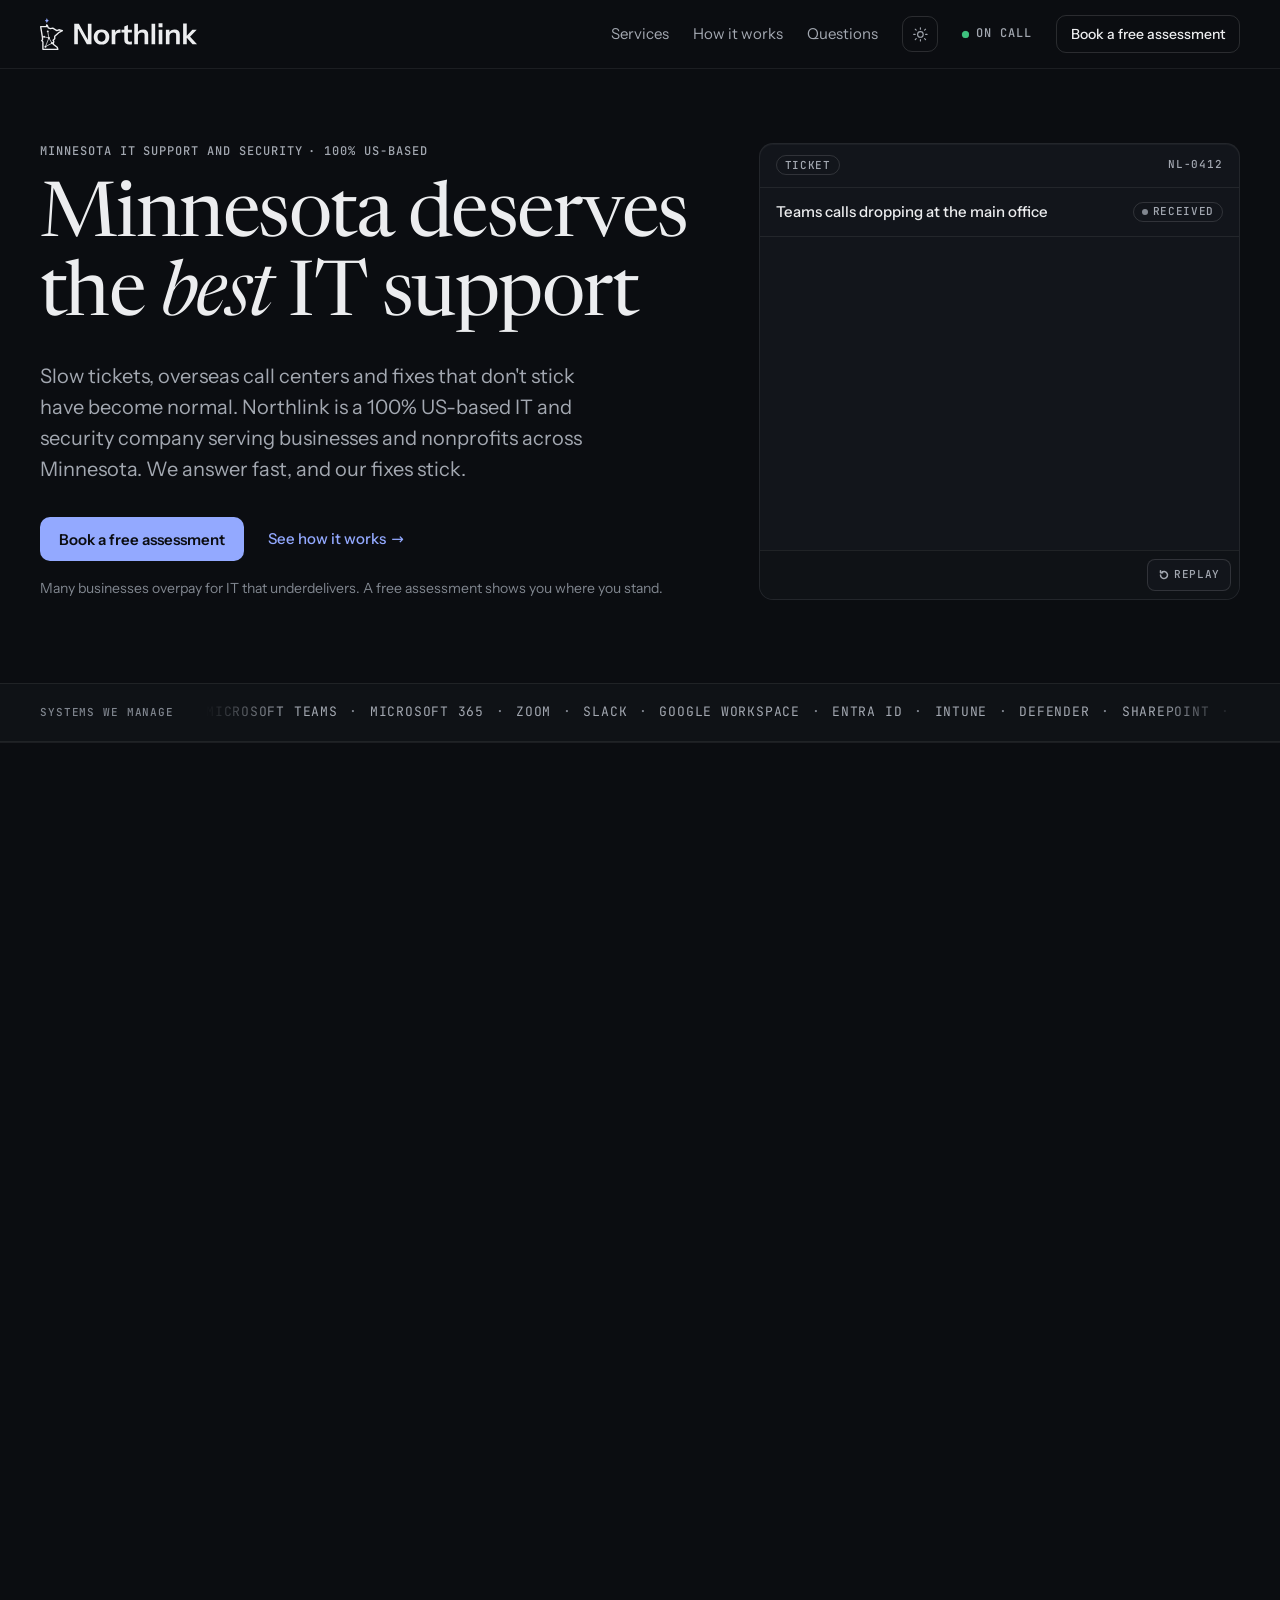
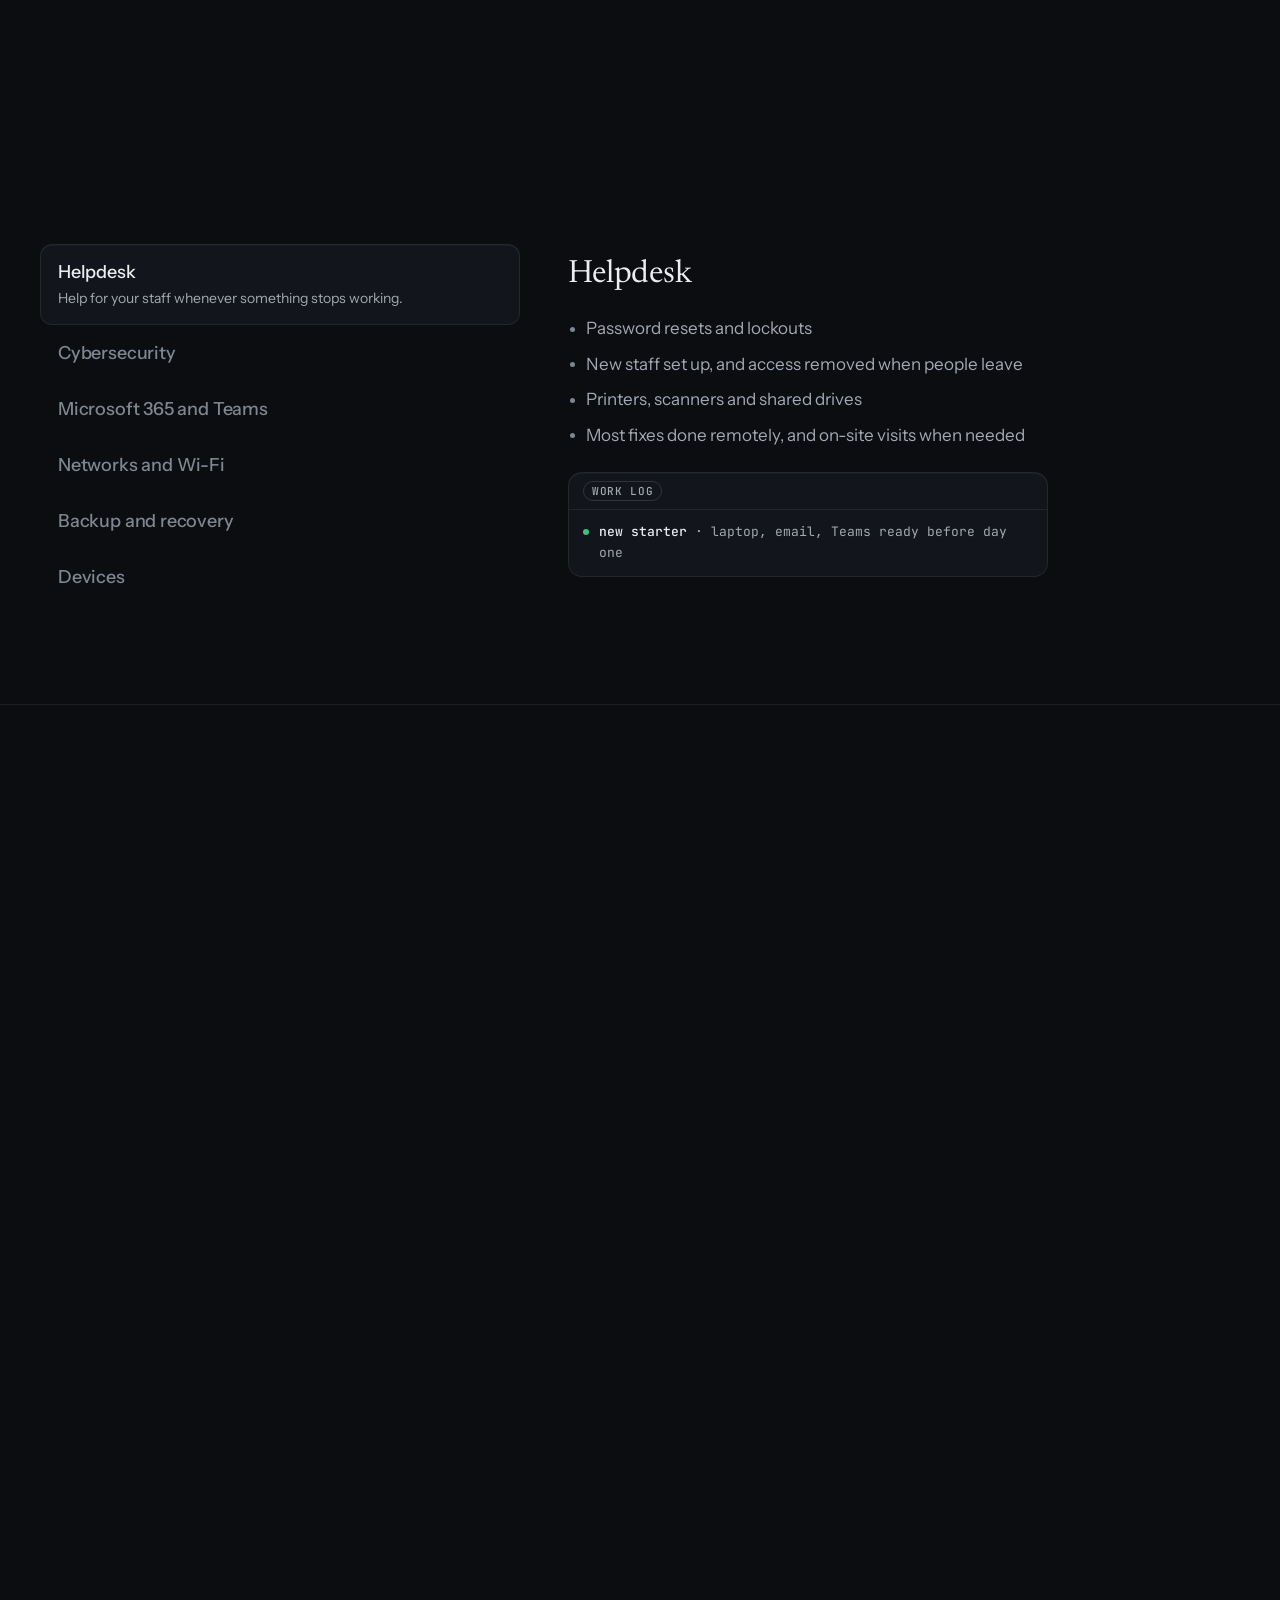
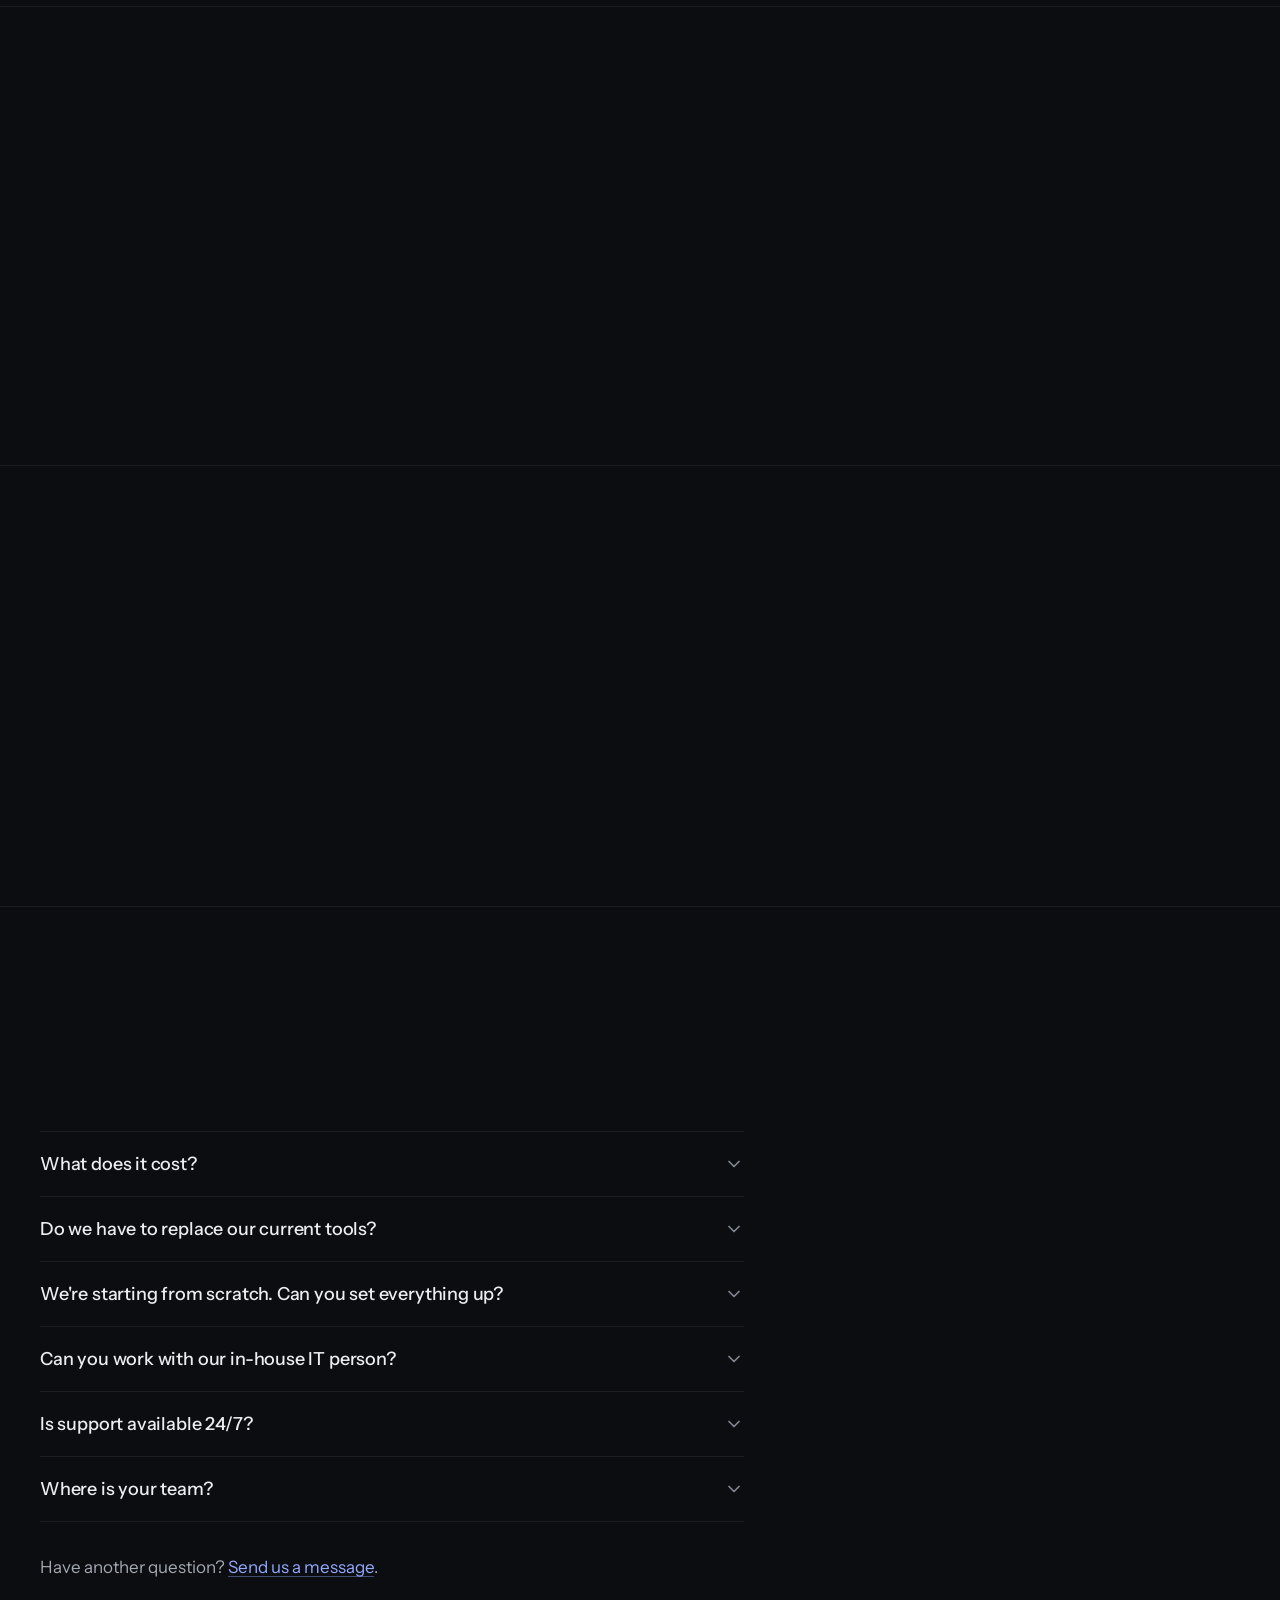
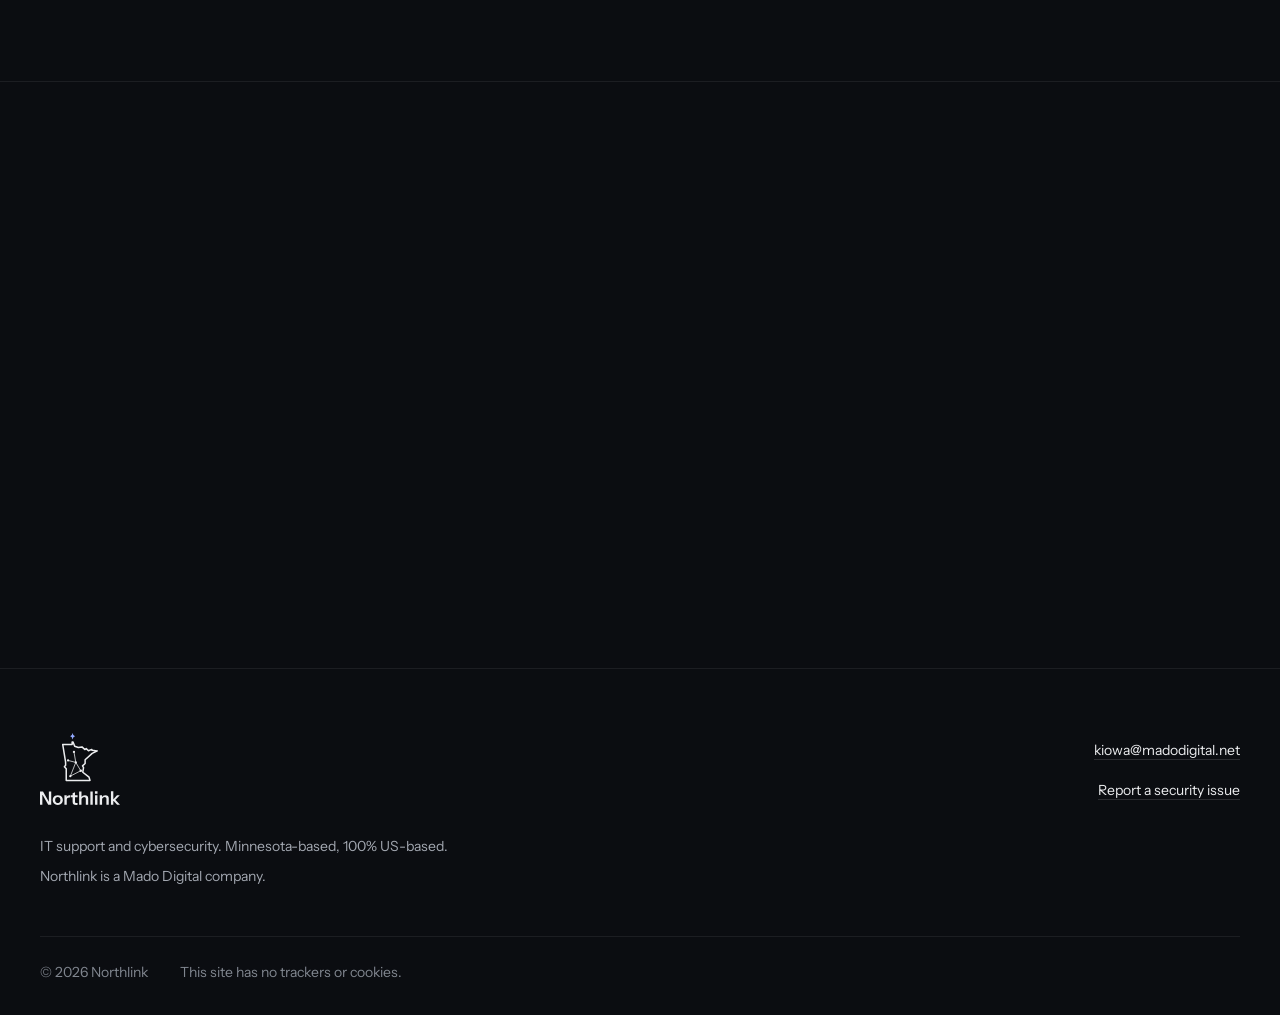
==== commit fec407df: "Hero leads into the systems band and intro; quick request moved below; contact is just the message f" ====
--- a/index.html
+++ b/index.html
@@ -126,6 +126,35 @@
       </div>
     </section>
 
+    <!-- Systems band -->
+    <section class="band" aria-labelledby="systems-label">
+      <div class="container band-inner">
+        <p class="band-label" id="systems-label">Systems we manage</p>
+        <div class="ticker" data-ticker data-loop>
+          <div class="ticker-track"><ul class="ticker-list" aria-labelledby="systems-label"><li>Microsoft Teams</li><li>Microsoft 365</li><li>Zoom</li><li>Slack</li><li>Google Workspace</li><li>Entra ID</li><li>Intune</li><li>Defender</li><li>SharePoint</li><li>OneDrive</li><li>Dropbox</li><li>Windows</li><li>macOS</li><li>iPhone and Android</li><li>RingCentral</li><li>Azure</li><li>AWS</li><li>Cisco Meraki</li><li>Ubiquiti</li><li>Fortinet</li><li>SonicWall</li><li>Firewalls</li><li>Wi-Fi</li><li>VPN</li><li>Backups</li><li>DNS</li><li>Email security</li><li>Printers</li></ul></div>
+        </div>
+      </div>
+    </section>
+
+    <!-- Why we started + facts -->
+    <section class="section why" id="why" aria-labelledby="why-title">
+      <div class="container">
+        <div class="grid-12 why-grid">
+          <div class="why-head">
+            <p class="eyebrow reveal">Why we started Northlink</p>
+            <h2 class="h2 reveal" id="why-title">IT support held to a higher standard</h2>
+          </div>
+          <p class="why-body reveal dl-1">Businesses now run on cloud accounts, remote staff and devices that need protecting around the clock. Too much IT support still works like it did twenty years ago: a ticket number, a long wait and a fix that doesn't last, often at a premium price. Updates get pushed out untested and break more than they fix. We built Northlink so every problem gets a fast answer and a fix that lasts, and you always hear what we did.</p>
+        </div>
+        <ul class="facts" aria-label="At a glance">
+          <li class="fact reveal"><p class="fact-fig">100%</p><p class="fact-label">US-based support</p></li>
+          <li class="fact reveal dl-1"><p class="fact-fig">24/7</p><p class="fact-label">Urgent response, holidays included</p></li>
+          <li class="fact reveal dl-2"><p class="fact-fig">MN</p><p class="fact-label">Minnesota owned and operated</p></li>
+          <li class="fact reveal dl-3"><p class="fact-fig">$0</p><p class="fact-label">Your first IT assessment</p></li>
+        </ul>
+      </div>
+    </section>
+
     <!-- Quick request -->
     <section class="quick" id="quick" aria-labelledby="quick-title">
       <div class="container">
@@ -153,35 +182,6 @@
             <div><p class="quick-done-title">Thanks<span data-quick-first></span>. We have your request.</p><p class="quick-sub">We'll email you at <span data-quick-email></span> to set up your free assessment.</p></div>
           </div>
         </div>
-      </div>
-    </section>
-
-    <!-- Systems band -->
-    <section class="band" aria-labelledby="systems-label">
-      <div class="container band-inner">
-        <p class="band-label" id="systems-label">Systems we manage</p>
-        <div class="ticker" data-ticker data-loop>
-          <div class="ticker-track"><ul class="ticker-list" aria-labelledby="systems-label"><li>Microsoft Teams</li><li>Microsoft 365</li><li>Zoom</li><li>Slack</li><li>Google Workspace</li><li>Entra ID</li><li>Intune</li><li>Defender</li><li>SharePoint</li><li>OneDrive</li><li>Dropbox</li><li>Windows</li><li>macOS</li><li>iPhone and Android</li><li>RingCentral</li><li>Azure</li><li>AWS</li><li>Cisco Meraki</li><li>Ubiquiti</li><li>Fortinet</li><li>SonicWall</li><li>Firewalls</li><li>Wi-Fi</li><li>VPN</li><li>Backups</li><li>DNS</li><li>Email security</li><li>Printers</li></ul></div>
-        </div>
-      </div>
-    </section>
-
-    <!-- Why we started + facts -->
-    <section class="section why" id="why" aria-labelledby="why-title">
-      <div class="container">
-        <div class="grid-12 why-grid">
-          <div class="why-head">
-            <p class="eyebrow reveal">Why we started Northlink</p>
-            <h2 class="h2 reveal" id="why-title">IT support held to a higher standard</h2>
-          </div>
-          <p class="why-body reveal dl-1">Businesses now run on cloud accounts, remote staff and devices that need protecting around the clock. Too much IT support still works like it did twenty years ago: a ticket number, a long wait and a fix that doesn't last, often at a premium price. Updates get pushed out untested and break more than they fix. We built Northlink so every problem gets a fast answer and a fix that lasts, and you always hear what we did.</p>
-        </div>
-        <ul class="facts" aria-label="At a glance">
-          <li class="fact reveal"><p class="fact-fig">100%</p><p class="fact-label">US-based support</p></li>
-          <li class="fact reveal dl-1"><p class="fact-fig">24/7</p><p class="fact-label">Urgent response, holidays included</p></li>
-          <li class="fact reveal dl-2"><p class="fact-fig">MN</p><p class="fact-label">Minnesota owned and operated</p></li>
-          <li class="fact reveal dl-3"><p class="fact-fig">$0</p><p class="fact-label">Your first IT assessment</p></li>
-        </ul>
       </div>
     </section>
 
@@ -552,17 +552,10 @@
 
     <!-- Contact -->
     <section class="section" id="contact" aria-labelledby="contact-title">
-      <div class="container grid-12 split-body">
-        <div class="contact-copy">
-          <div class="section-head">
-            <p class="eyebrow reveal">Contact</p>
-            <h2 class="h2 reveal" id="contact-title">Book a free IT assessment</h2>
-            <p class="lead reveal dl-1">The assessment form takes about three minutes and gives us what we need to get started. You keep the written summary either way.</p>
-            <div class="contact-ctas reveal dl-2">
-              <a class="btn btn--primary" href="#assessment" data-assess>Start the assessment</a>
-            </div>
-            <p class="contact-alt reveal dl-2">Have a question first? Send us a message. Use an email you check, since that's where we'll reply.</p>
-          </div>
+      <div class="container grid-12 contact-solo">
+        <div class="section-head contact-copy">
+          <p class="eyebrow reveal">Contact</p>
+          <h2 class="h2 reveal" id="contact-title">Send us a message</h2>
         </div>
         <div class="contact-art reveal dl-1">
           <form class="artifact compose msg-form" data-msg novalidate>
--- a/styles.css
+++ b/styles.css
@@ -796,7 +796,7 @@
 .contact-art { grid-column: 7 / span 6; }
 @media (max-width: 64rem) {
   .contact-copy, .contact-art { grid-column: 1 / -1; }
-  .contact-art { max-width: 36rem; }
+  .contact-art { max-width: 36rem; margin-top: var(--s-8); }
 }
 .compose-field {
   display: grid; grid-template-columns: 8ch minmax(0, 1fr); gap: var(--s-3); align-items: baseline;
@@ -812,7 +812,6 @@
   display: inline-block; width: 1px; height: 1.1em; margin-left: 2px;
   background: var(--accent); vertical-align: text-bottom;
 }
-.contact-ctas { display: flex; flex-wrap: wrap; gap: var(--s-3); margin-top: var(--s-5); }
 @keyframes caret-blink { 0%, 49% { opacity: 1; } 50%, 100% { opacity: 0; } }
 
 /* ---------- Toasts (after Sonner): enter from the bottom, stack, leave the same way ---------- */
@@ -920,7 +919,7 @@
 
 /* ---------- Print ---------- */
 @media print {
-  .site-header .btn, .oncall, .replay, .contact-ctas, .toaster, .skip-link { display: none !important; }
+  .site-header .btn, .oncall, .replay, .toaster, .skip-link { display: none !important; }
   html.js .reveal { opacity: 1; transform: none; }
 }
 
--- a/assess.css
+++ b/assess.css
@@ -211,8 +211,8 @@
   .as { transform: none; }
 }
 
-/* ---------- Quick request (under the hero) ---------- */
-.quick { padding-bottom: clamp(3rem, 2rem + 3vw, 4.5rem); }
+/* ---------- Quick request ---------- */
+.quick { padding-block: clamp(3rem, 2rem + 3vw, 4.5rem); }
 .quick-card {
   display: grid; grid-template-columns: minmax(0, 5fr) minmax(0, 7fr); gap: var(--s-8) var(--s-10);
   align-items: center;
@@ -246,7 +246,6 @@
 }
 
 /* ---------- Contact message form ---------- */
-.contact-alt { margin-top: var(--s-6); color: var(--ink-2); font-size: var(--fs-body); max-width: 30rem; }
 .msg-form { display: block; }
 .msg-from { align-items: center; padding-block: 0.25rem; transition: background-color var(--dur-swap) ease; }
 .msg-from:focus-within { background: color-mix(in oklab, var(--accent) 7%, transparent); }
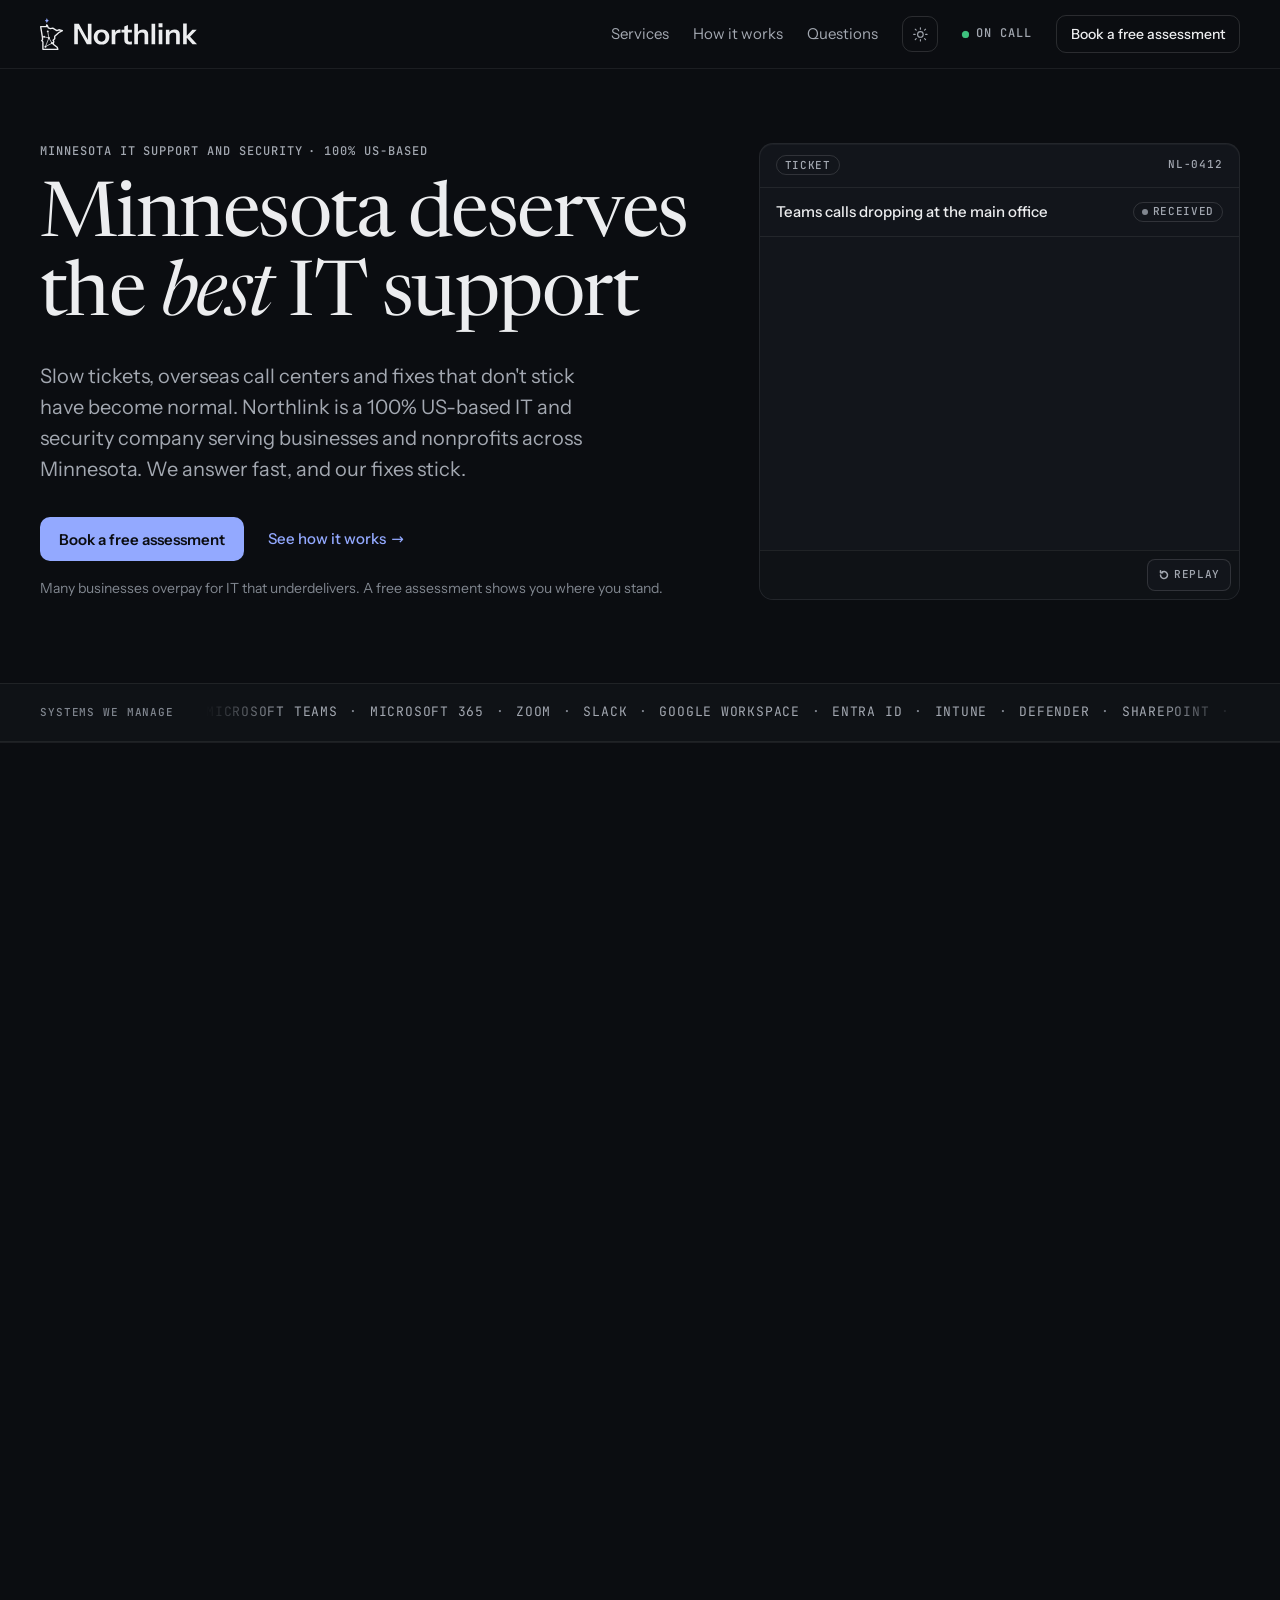
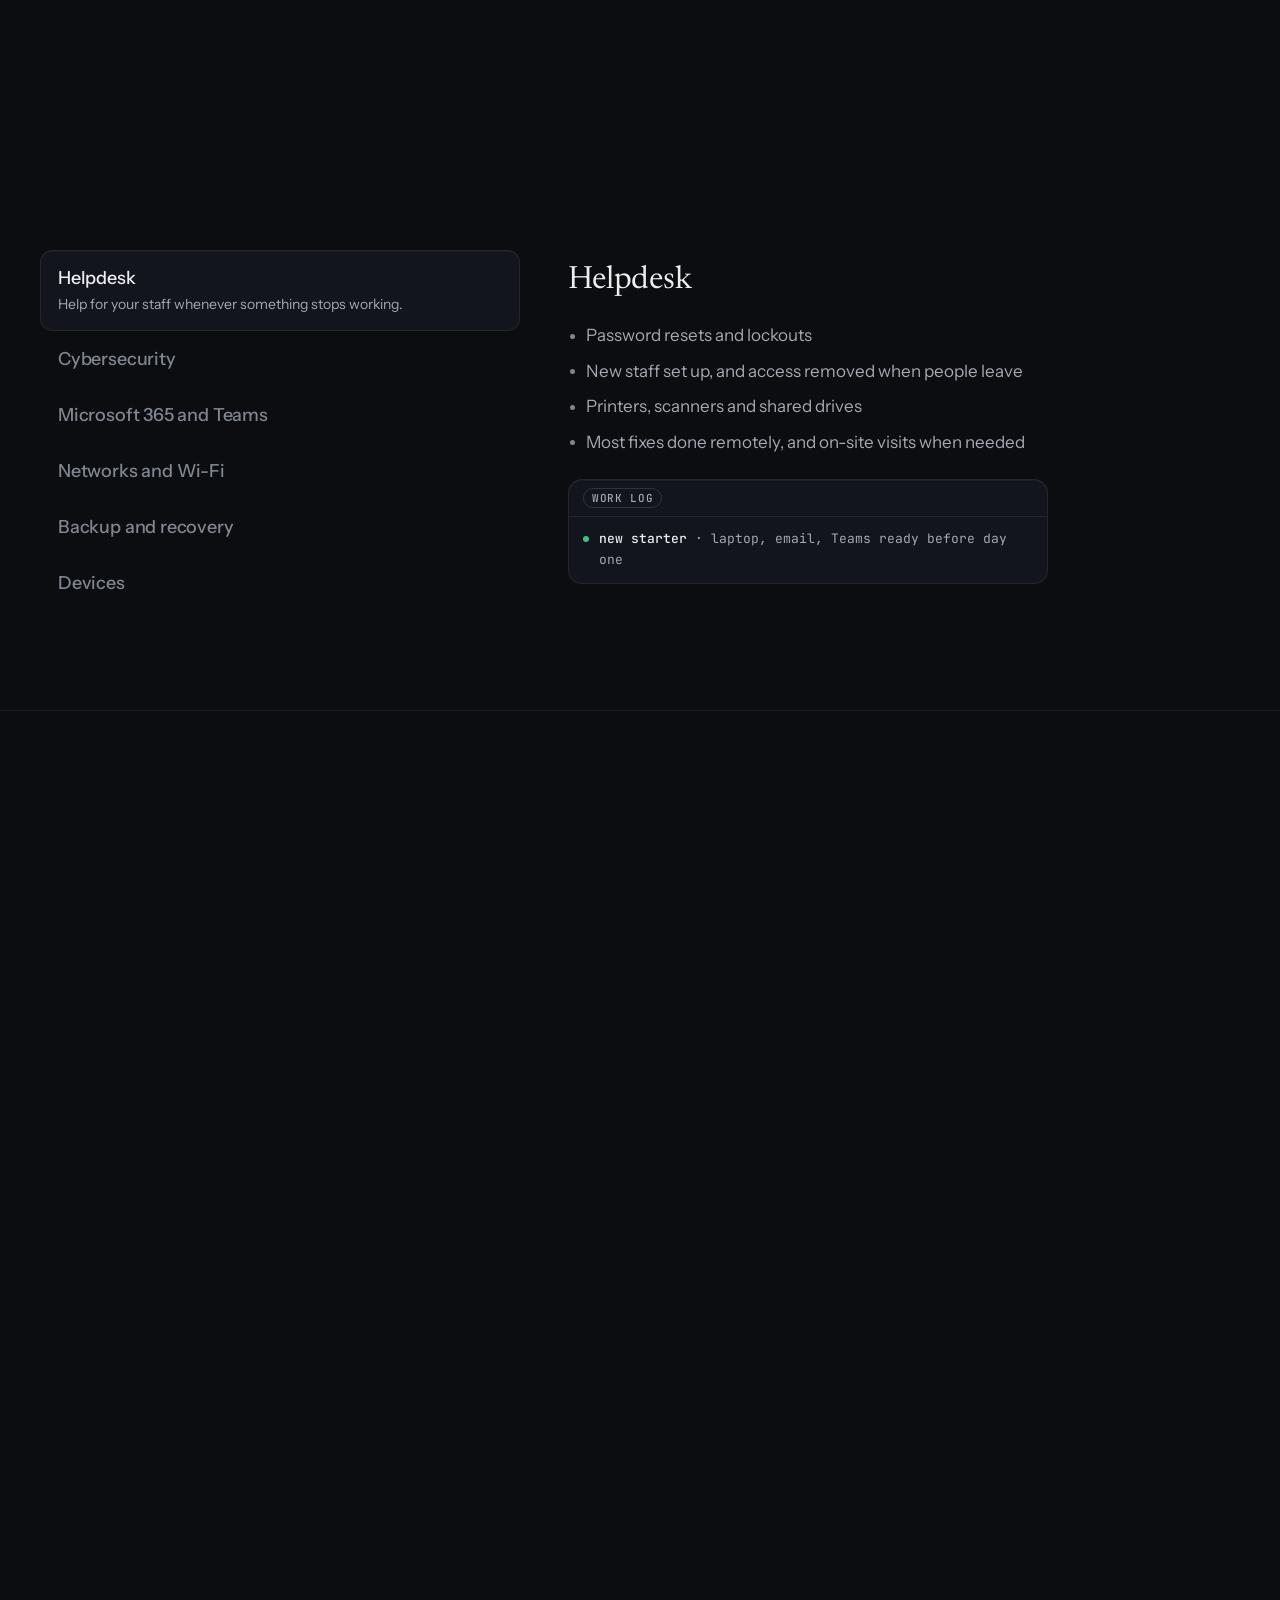
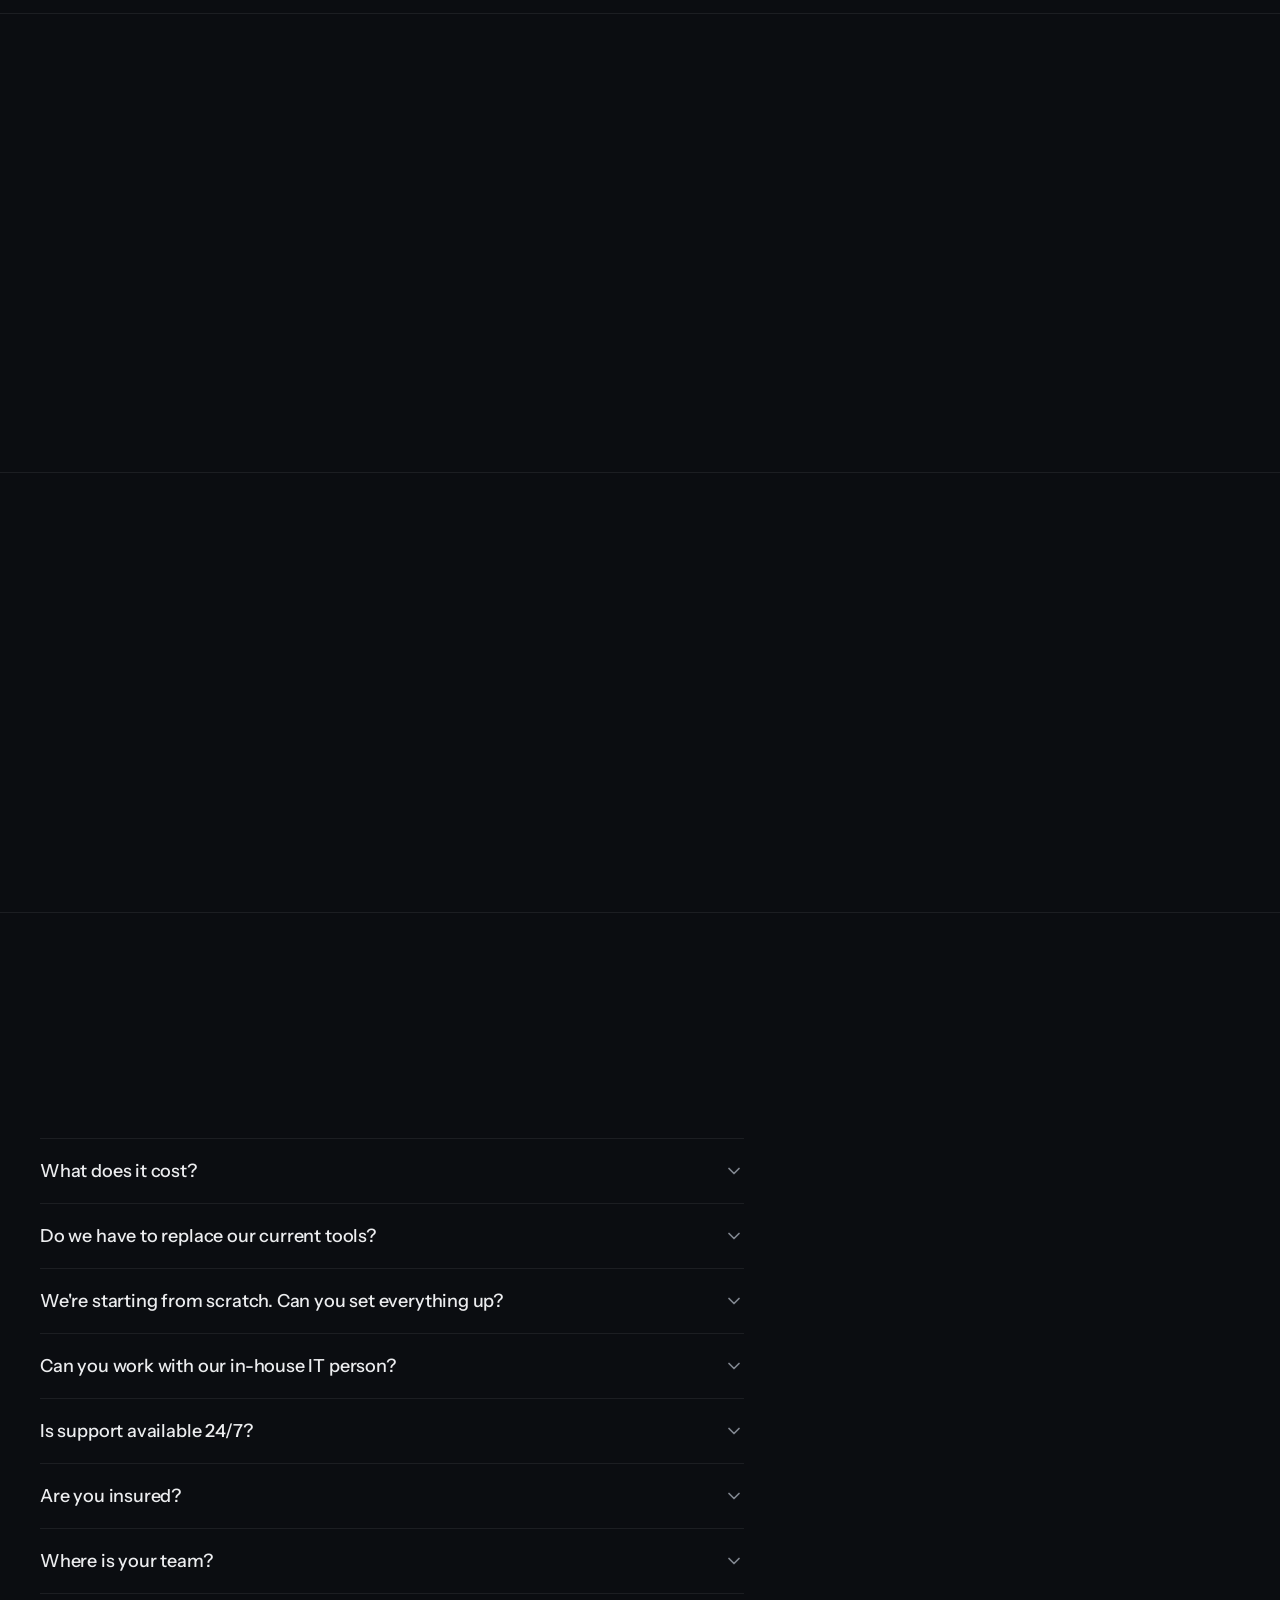
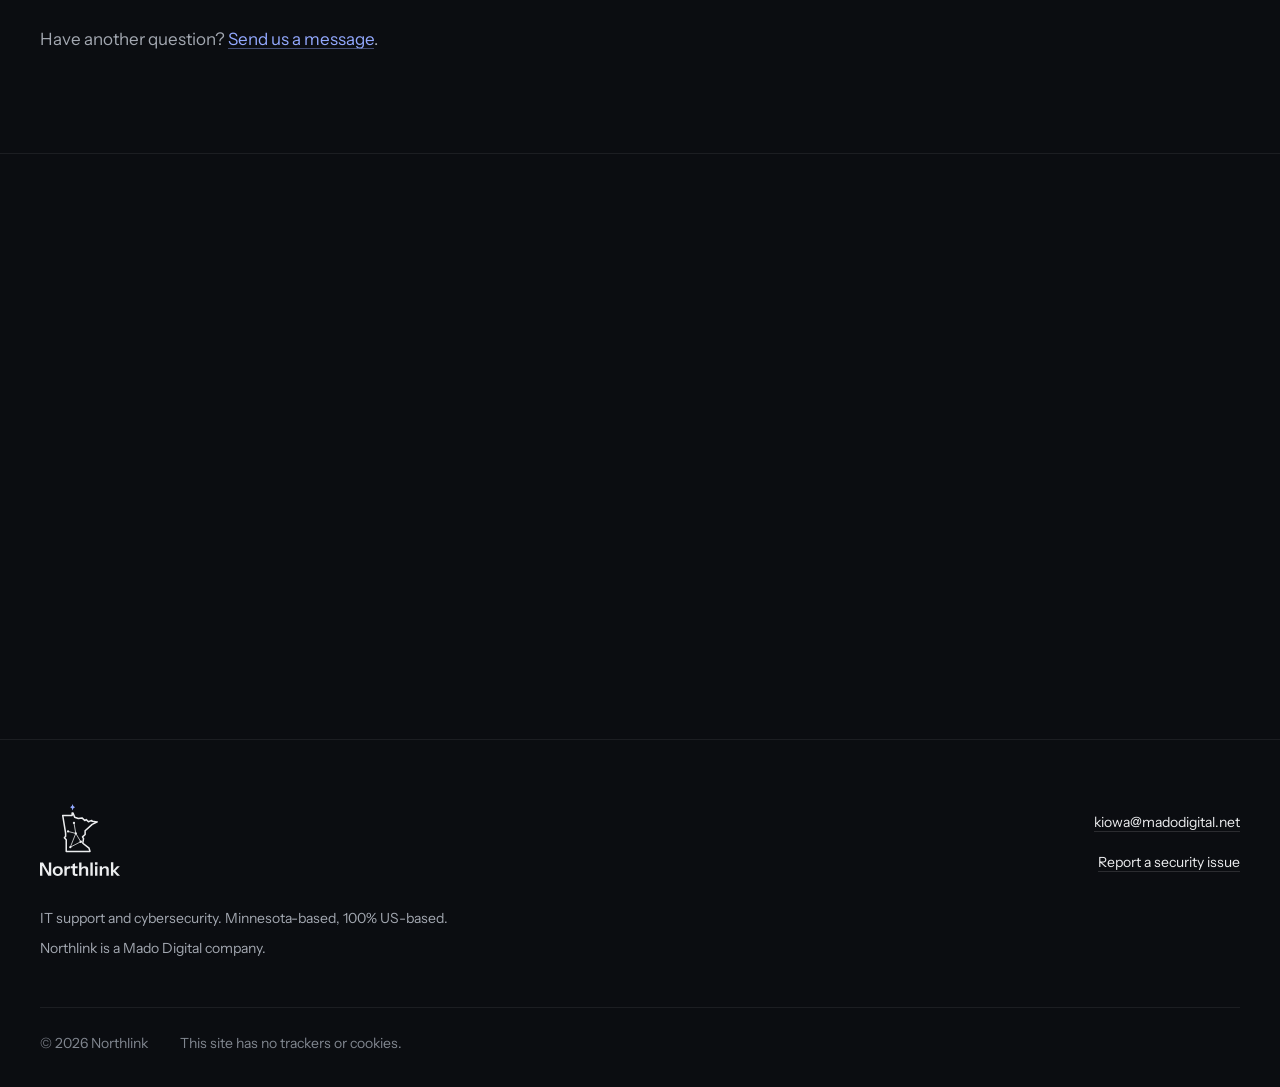
==== commit c32e0674: "FAQ: Are you insured? Co-Authored-By: Claude Opus 5.5 (1M context) <noreply@anthropic.com> Claude-Se" ====
--- a/index.html
+++ b/index.html
@@ -541,6 +541,10 @@
               <div class="acc-body"><div class="acc-inner"><p>Yes. Urgent problems, like an office that's offline or an account that's been hacked, get a response at any hour, every day.</p></div></div>
             </details>
             <details>
+              <summary>Are you insured?<svg class="chev" viewBox="0 0 20 20" aria-hidden="true" focusable="false"><path d="M5 7.5l5 5 5-5"/></svg></summary>
+              <div class="acc-body"><div class="acc-inner"><p>Yes. Northlink carries liability insurance, and we can send a certificate of insurance on request.</p></div></div>
+            </details>
+            <details>
               <summary>Where is your team?<svg class="chev" viewBox="0 0 20 20" aria-hidden="true" focusable="false"><path d="M5 7.5l5 5 5-5"/></svg></summary>
               <div class="acc-body"><div class="acc-inner"><p>In Minnesota, and all of our support happens in the US.</p></div></div>
             </details>
--- a/styles.css
+++ b/styles.css
@@ -532,12 +532,12 @@
 }
 
 /* ---------- Why band ---------- */
-.why-grid { align-items: end; row-gap: var(--s-6); }
+.why-grid { align-items: start; row-gap: var(--s-6); }
 .why-head { grid-column: 1 / span 6; }
 .why-head .h2 { margin-top: var(--s-4); }
-.why-body { grid-column: 8 / span 5; color: var(--ink-2); font-size: var(--fs-lead); line-height: 1.55; text-wrap: pretty; }
-.why .facts { margin-top: var(--s-12); }
-@media (max-width: 64rem) { .why-head, .why-body { grid-column: 1 / -1; } .why-body { max-width: 36rem; } }
+.why-body { grid-column: 7 / span 6; margin-top: calc(var(--s-4) + 1.1rem); color: var(--ink-2); font-size: var(--fs-lead); line-height: 1.55; text-wrap: pretty; }
+.why .facts { margin-top: clamp(3rem, 2rem + 4vw, 5.5rem); }
+@media (max-width: 64rem) { .why-head, .why-body { grid-column: 1 / -1; } .why-body { max-width: 36rem; margin-top: 0; } }
 
 /* ---------- Minnesota ---------- */
 .mn-grid { align-items: center; row-gap: var(--s-8); }
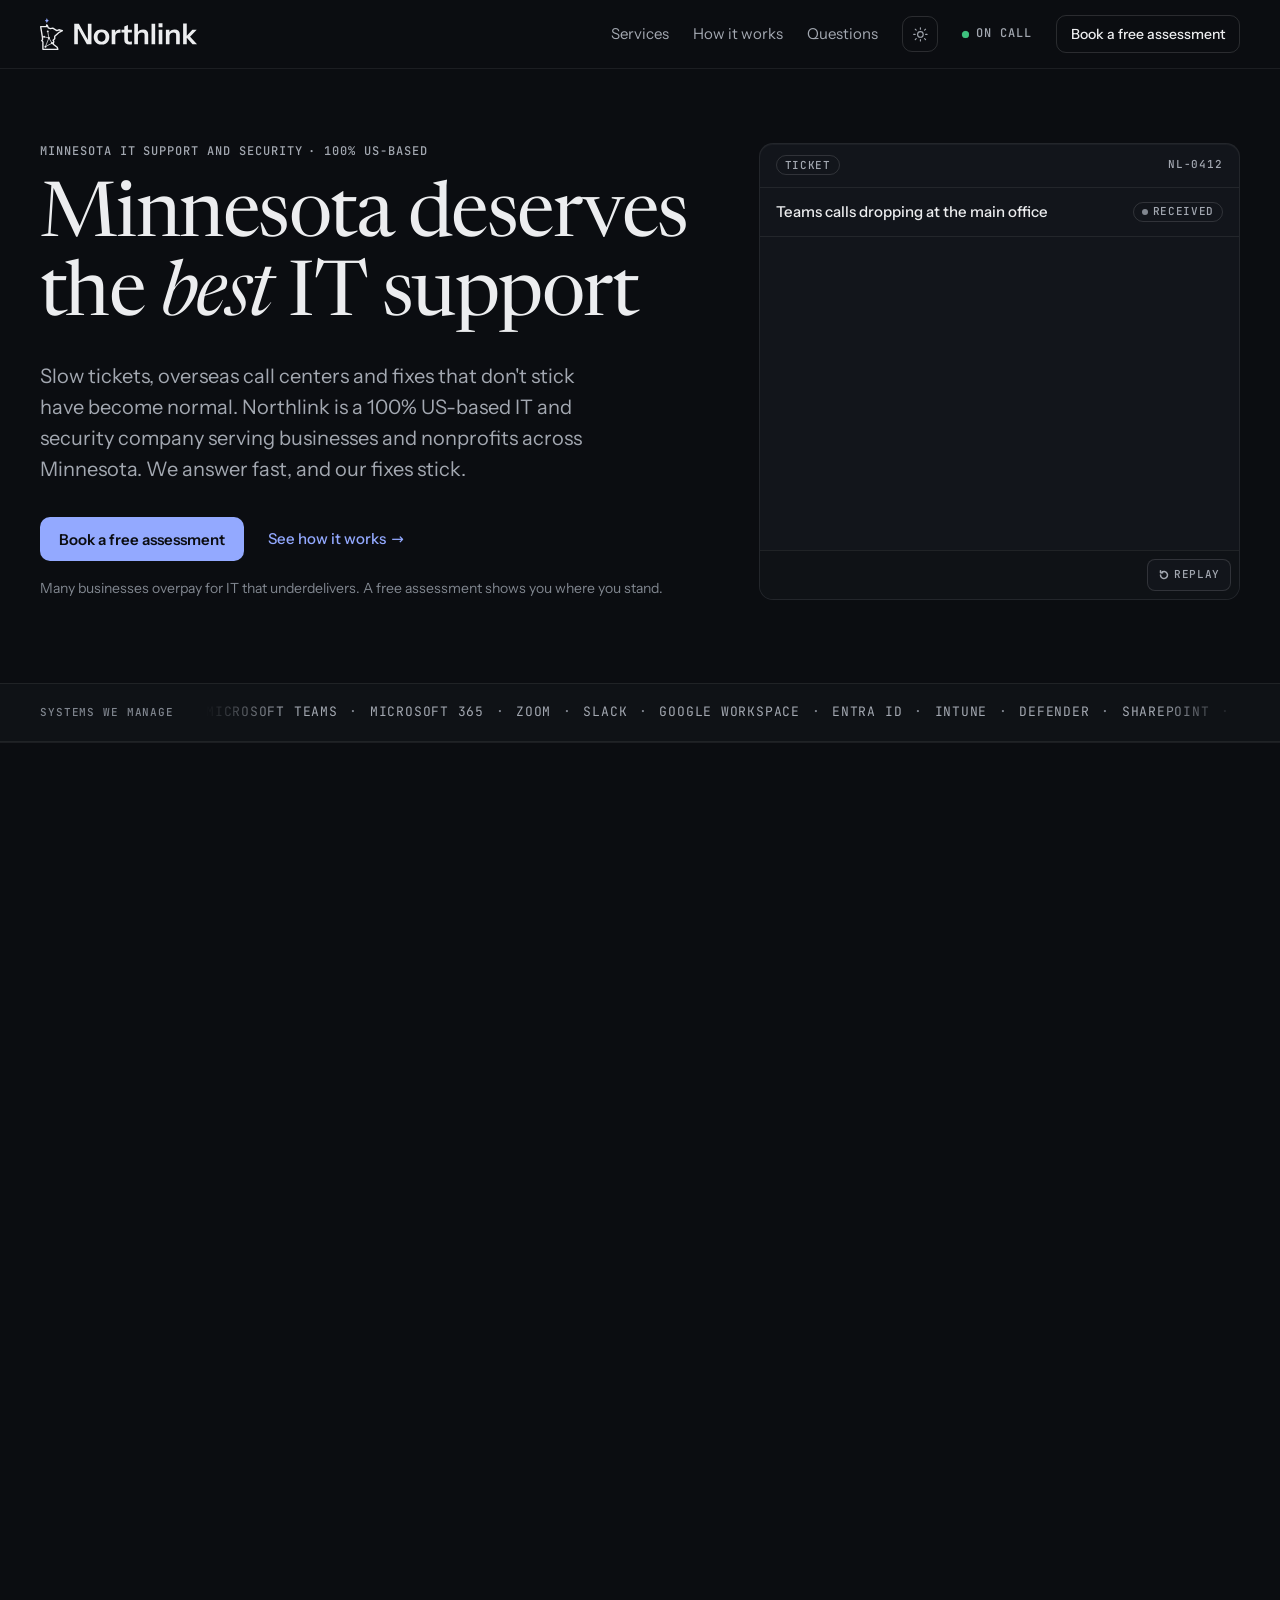
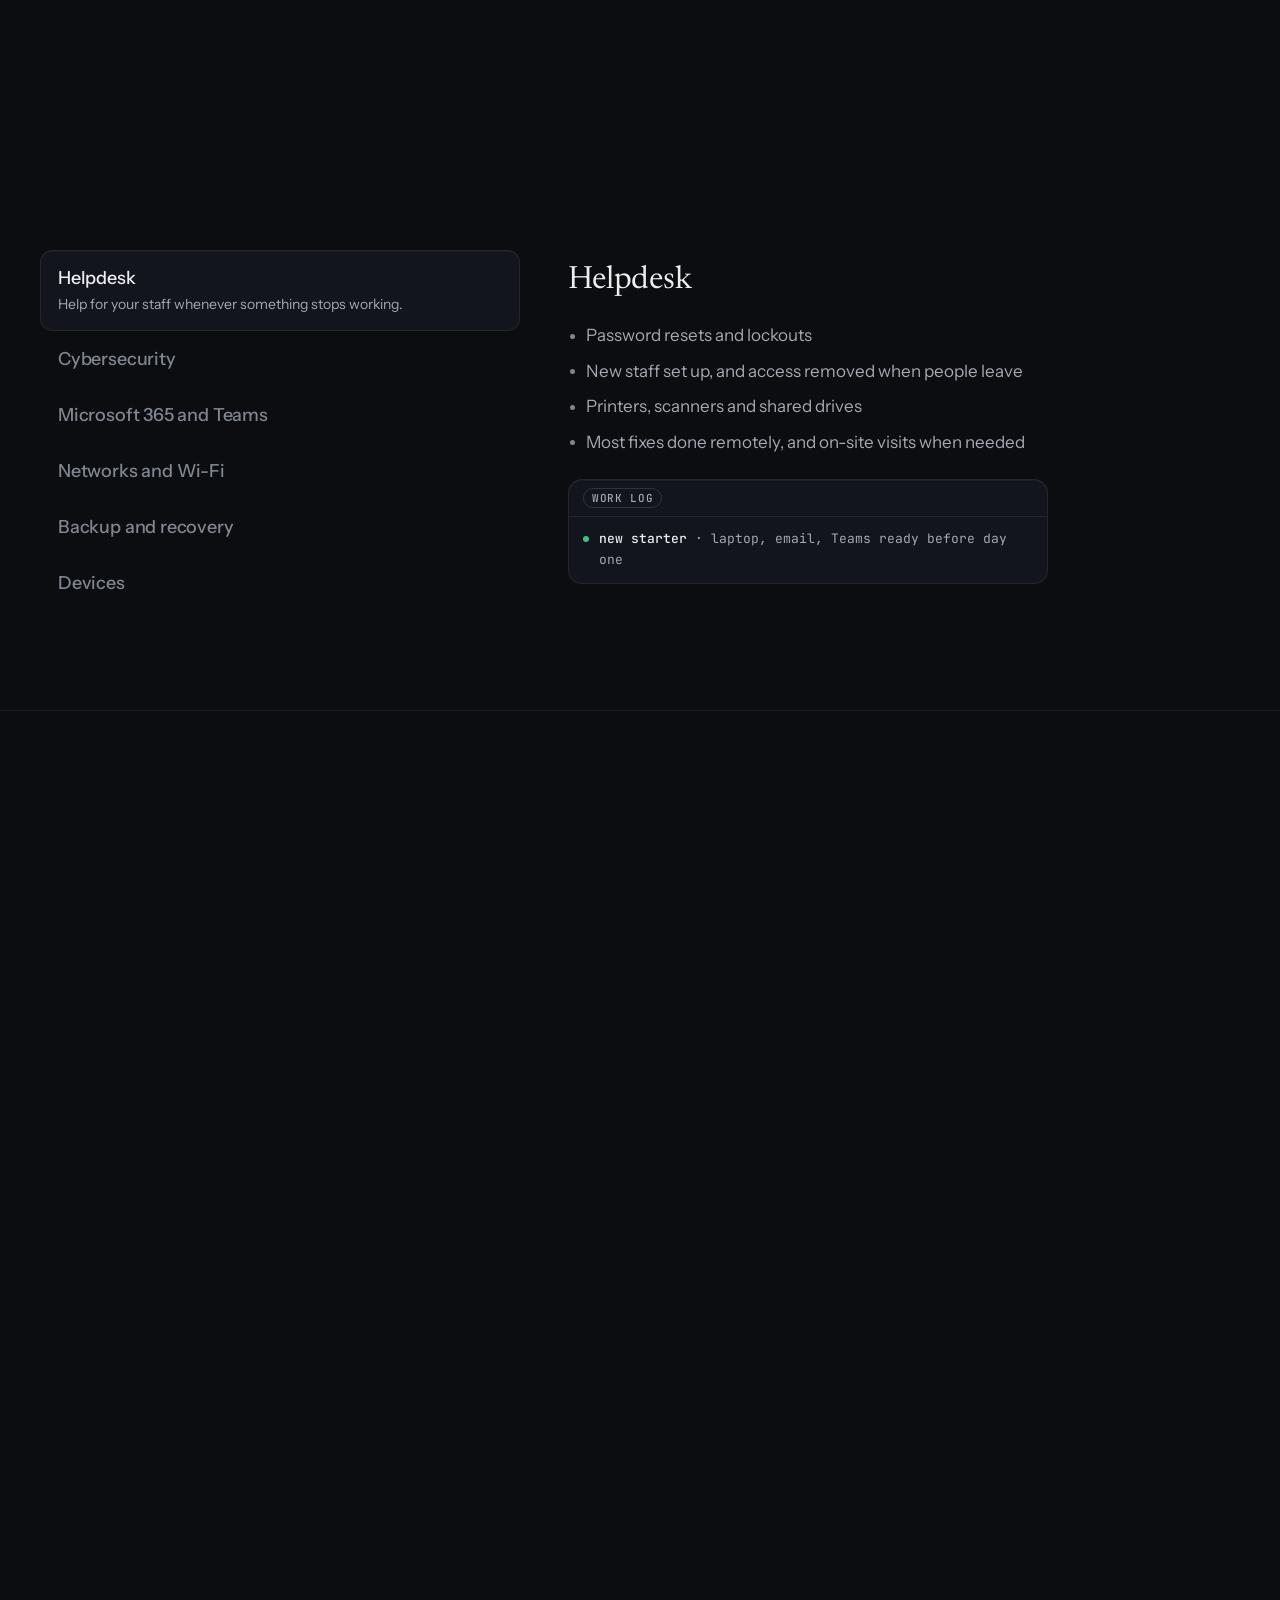
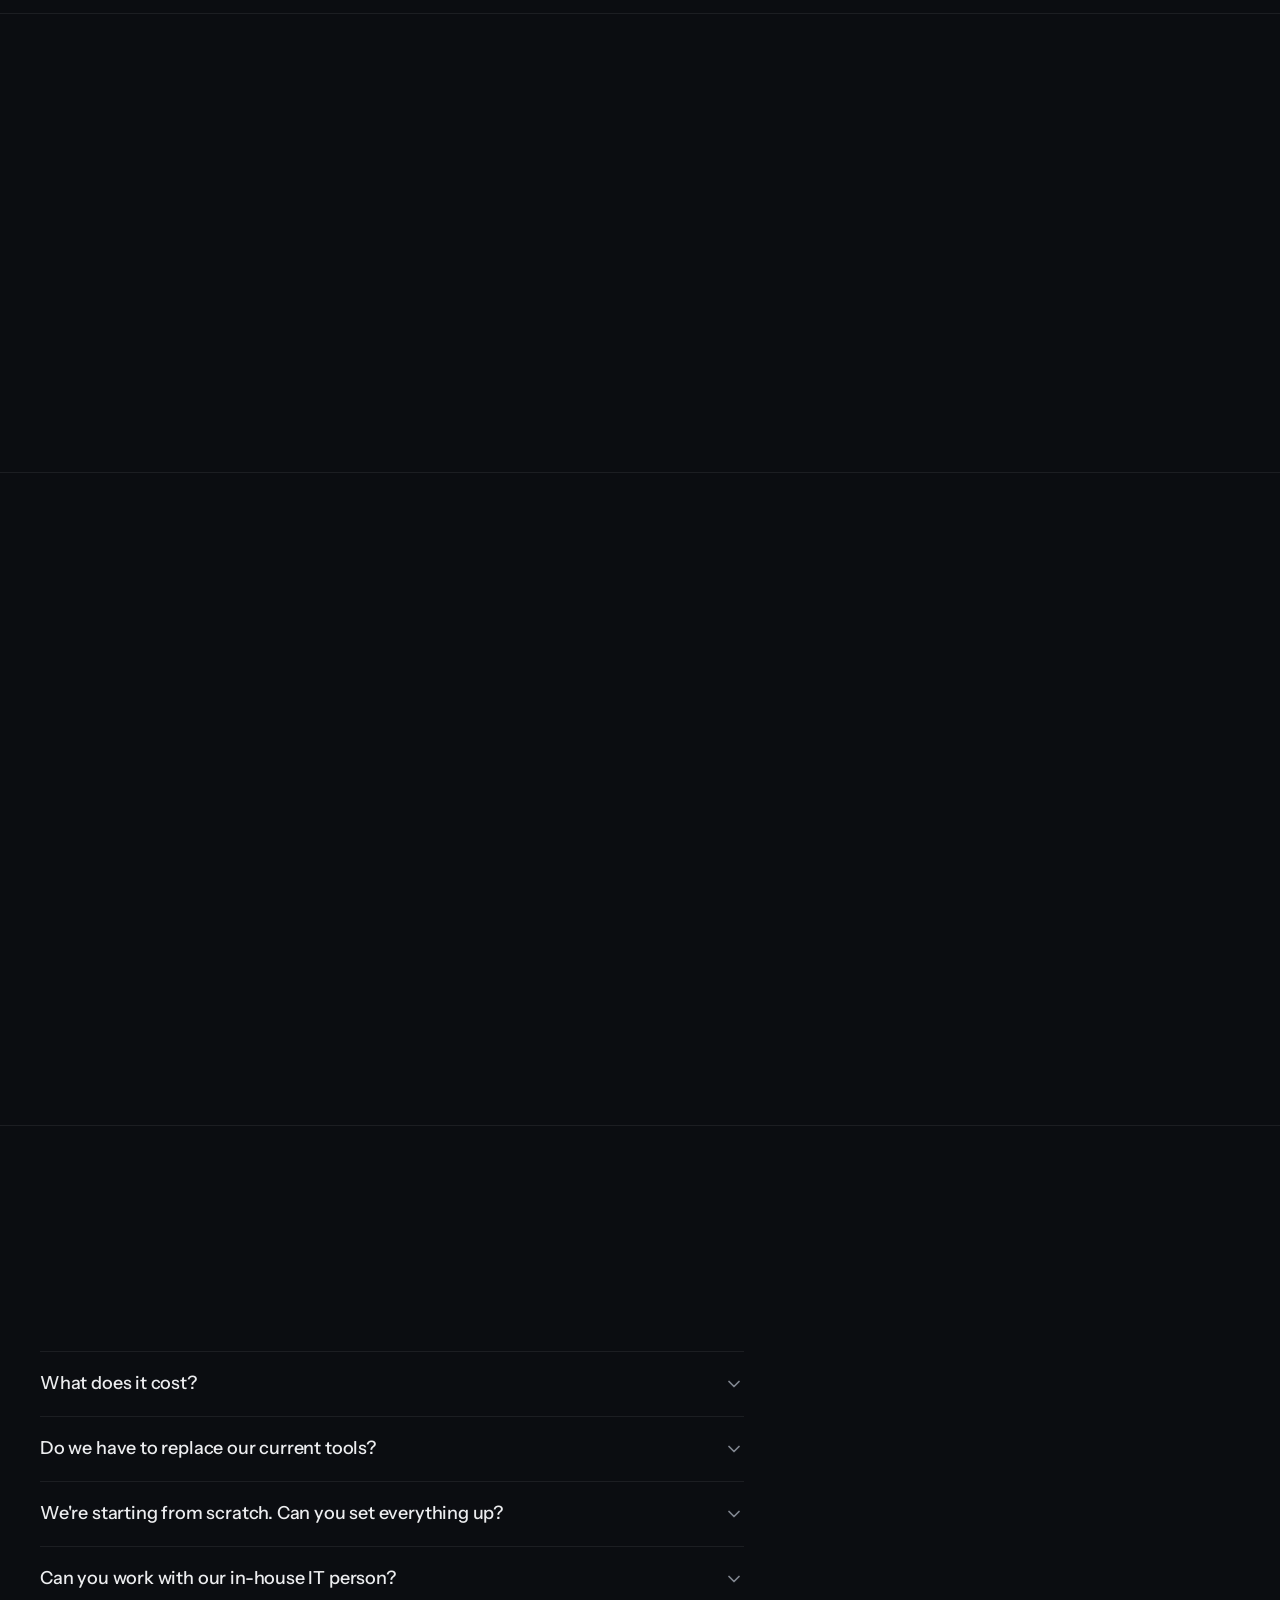
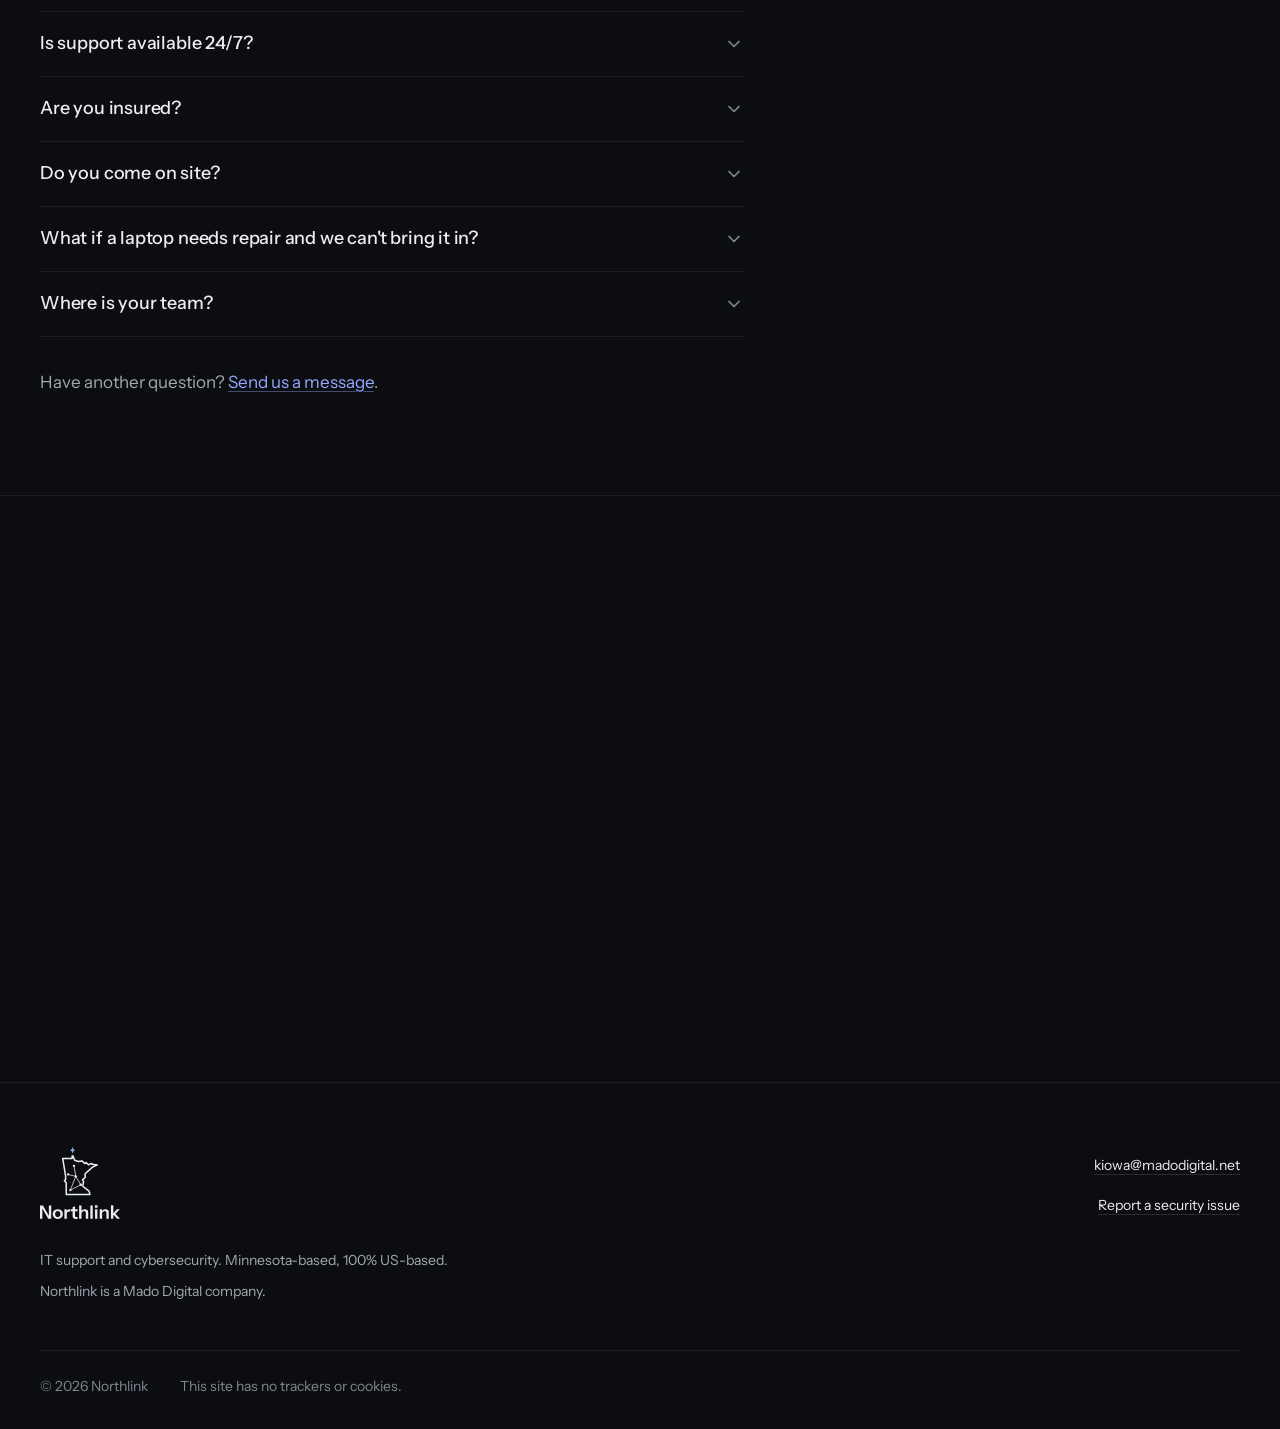
==== commit e4ea426a: "On site visits and ship and receive service: Minnesota section, Devices list, two FAQs Co-Authored-B" ====
--- a/index.html
+++ b/index.html
@@ -337,7 +337,7 @@
             <details>
               <summary><span class="svc-acc-sum"><span class="svc-acc-name">Devices</span><span class="svc-acc-line">Laptops and phones kept updated, and locked or wiped if one is lost.</span></span><svg class="chev" viewBox="0 0 20 20" aria-hidden="true" focusable="false"><path d="M5 7.5l5 5 5-5"/></svg></summary>
               <div class="acc-body"><div class="acc-inner"><div class="svc-acc-content">
-                <ul class="bullets"><li>Laptop and phone setup</li><li>Updates tested before they reach your staff</li><li>Disk encryption</li><li>Work data kept separate on personal phones</li></ul>
+                <ul class="bullets"><li>Laptop and phone setup</li><li>Updates tested before they reach your staff</li><li>Disk encryption</li><li>Work data kept separate on personal phones</li><li>Ship a laptop to us for repair, or we ship one to you ready to use</li></ul>
                 <figure class="artifact receipt">
                   <div class="receipt-head"><span class="chip">Work log</span></div>
                   <p class="receipt-line"><span class="receipt-dot" aria-hidden="true"></span><span><span class="receipt-k">lost phone</span> · work data wiped · personal data untouched</span></p>
@@ -406,7 +406,7 @@
               </div>
               <div class="svc-panel" role="tabpanel" id="svc-panel-devices" aria-labelledby="svc-tab-devices" tabindex="0">
                 <h3 class="svc-panel-title">Devices</h3>
-                <ul class="bullets"><li>Laptop and phone setup</li><li>Updates tested before they reach your staff</li><li>Disk encryption</li><li>Work data kept separate on personal phones</li></ul>
+                <ul class="bullets"><li>Laptop and phone setup</li><li>Updates tested before they reach your staff</li><li>Disk encryption</li><li>Work data kept separate on personal phones</li><li>Ship a laptop to us for repair, or we ship one to you ready to use</li></ul>
                 <figure class="artifact receipt">
                   <div class="receipt-head"><span class="chip">Work log</span></div>
                   <p class="receipt-line"><span class="receipt-dot" aria-hidden="true"></span><span><span class="receipt-k">lost phone</span> · work data wiped · personal data untouched</span></p>
@@ -501,8 +501,9 @@
         <div class="mn-copy">
           <div class="section-head">
             <p class="eyebrow reveal">Based in Minnesota</p>
-            <h2 class="h2 reveal" id="mn-title">Local to Minnesota, all support in the US</h2>
-            <p class="lead reveal dl-1">We're Minnesota-based and work with organizations across the state. Most fixes happen remotely. When something needs someone on site, we come to you. Every request is handled by our own team in the United States, with no overseas handoffs.</p>
+            <h2 class="h2 reveal" id="mn-title">Remote when it's faster, on site when it's not</h2>
+            <p class="lead reveal dl-1">We're based in Minnesota and work with organizations across the state. Most problems are fixed remotely, often in minutes. When something needs hands, a technician comes to your office. Every request is handled by our own team in the United States.</p>
+            <ul class="bullets mn-list reveal dl-2"><li>Remote help for most problems, so nobody waits for a visit</li><li>On site visits across Minnesota when a problem needs hands</li><li>Ship and receive service for laptops and other equipment, with prepaid boxes both ways</li><li>New devices set up and tested before they reach your staff</li></ul>
           </div>
         </div>
         <div class="mn-art reveal dl-2" aria-hidden="true">
@@ -543,6 +544,14 @@
             <details>
               <summary>Are you insured?<svg class="chev" viewBox="0 0 20 20" aria-hidden="true" focusable="false"><path d="M5 7.5l5 5 5-5"/></svg></summary>
               <div class="acc-body"><div class="acc-inner"><p>Yes. Northlink carries liability insurance, and we can send a certificate of insurance on request.</p></div></div>
+            </details>
+            <details>
+              <summary>Do you come on site?<svg class="chev" viewBox="0 0 20 20" aria-hidden="true" focusable="false"><path d="M5 7.5l5 5 5-5"/></svg></summary>
+              <div class="acc-body"><div class="acc-inner"><p>Yes. Most problems are fixed remotely because it's faster, but when something needs hands, like a new network or an office move, a technician comes to you.</p></div></div>
+            </details>
+            <details>
+              <summary>What if a laptop needs repair and we can't bring it in?<svg class="chev" viewBox="0 0 20 20" aria-hidden="true" focusable="false"><path d="M5 7.5l5 5 5-5"/></svg></summary>
+              <div class="acc-body"><div class="acc-inner"><p>We handle shipping both ways. We send a prepaid box, fix the laptop and ship it back. If it can't wait, we set up a replacement and ship it to you ready to use, so your staff can keep working.</p></div></div>
             </details>
             <details>
               <summary>Where is your team?<svg class="chev" viewBox="0 0 20 20" aria-hidden="true" focusable="false"><path d="M5 7.5l5 5 5-5"/></svg></summary>
--- a/styles.css
+++ b/styles.css
@@ -542,6 +542,7 @@
 /* ---------- Minnesota ---------- */
 .mn-grid { align-items: center; row-gap: var(--s-8); }
 .mn-copy { grid-column: 1 / span 7; }
+.mn-list { margin-top: var(--s-6); max-width: 36rem; }
 .mn-art { grid-column: 9 / span 4; justify-self: center; }
 .mn-art img { display: block; width: auto; height: clamp(220px, 18vw, 280px); opacity: 0.42; }
 @media (prefers-color-scheme: dark) { :root:not([data-theme="light"]) .mn-art img { opacity: 0.5; } }
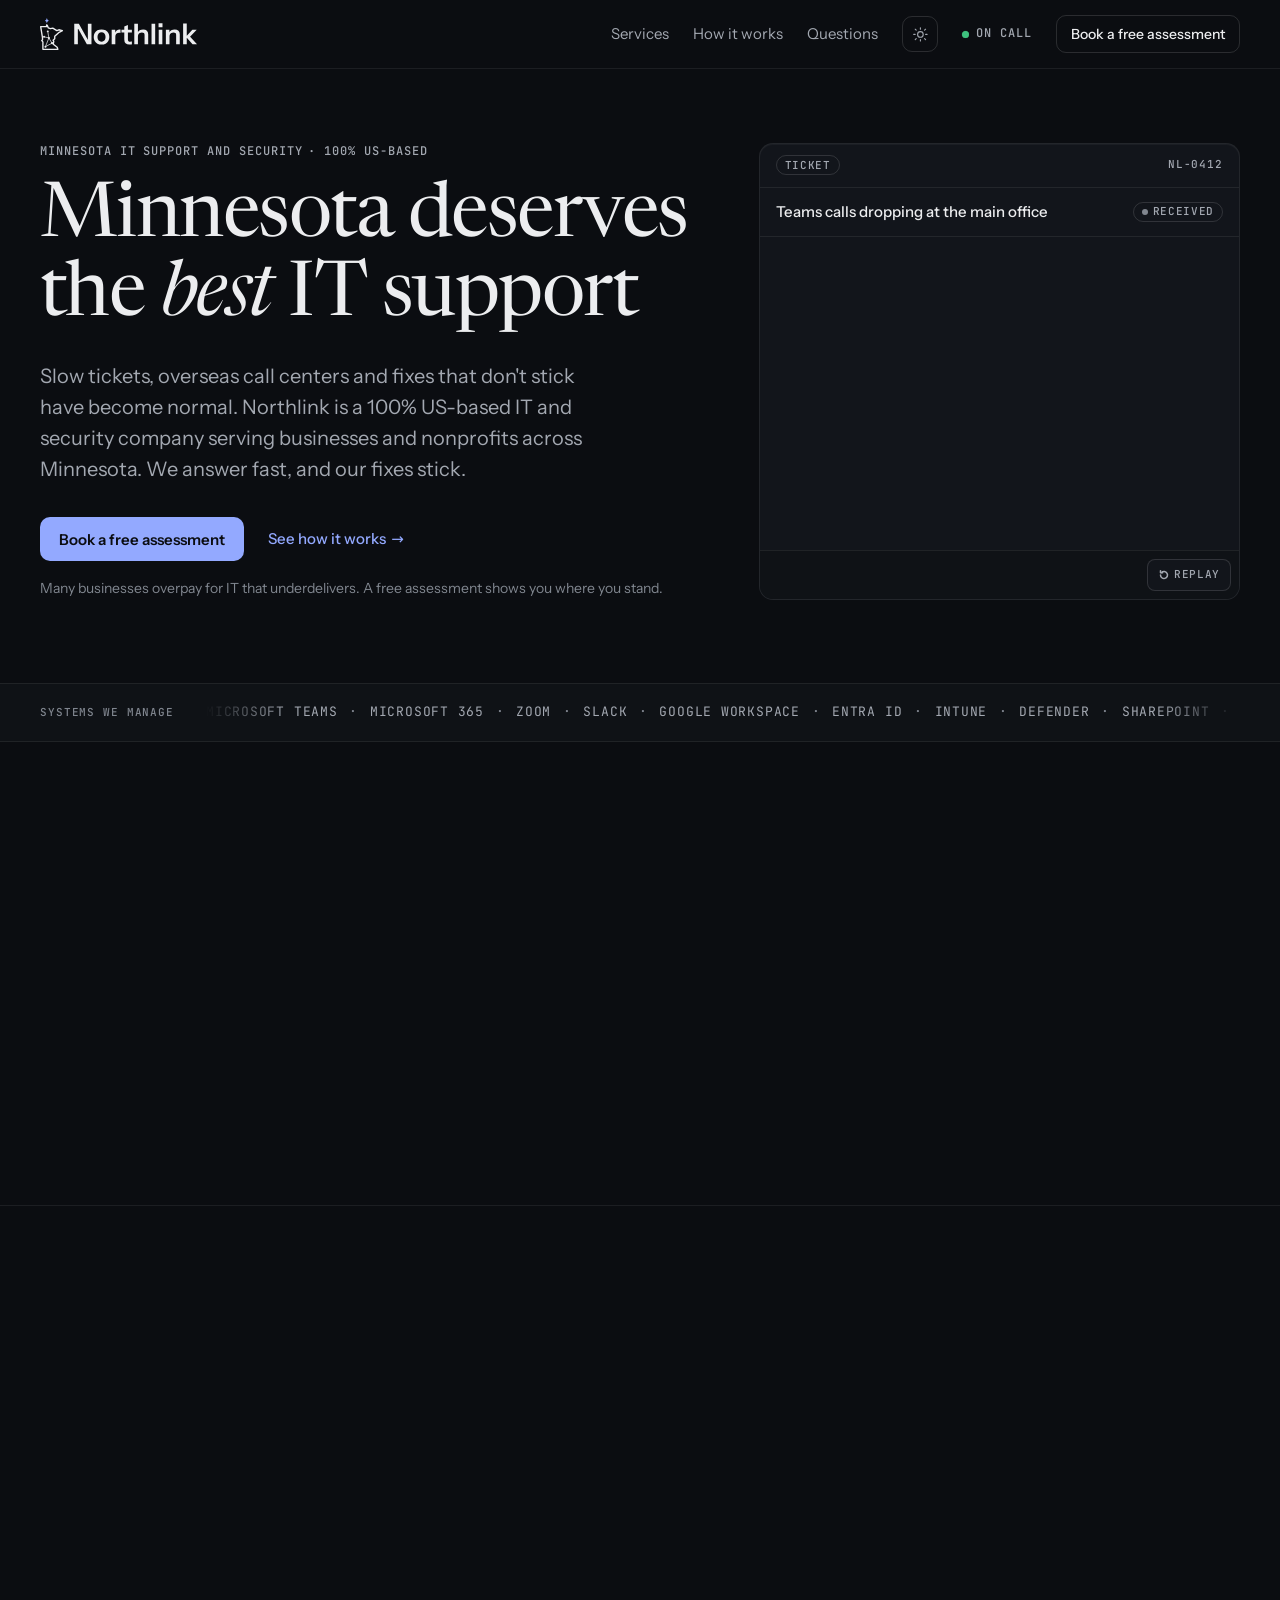
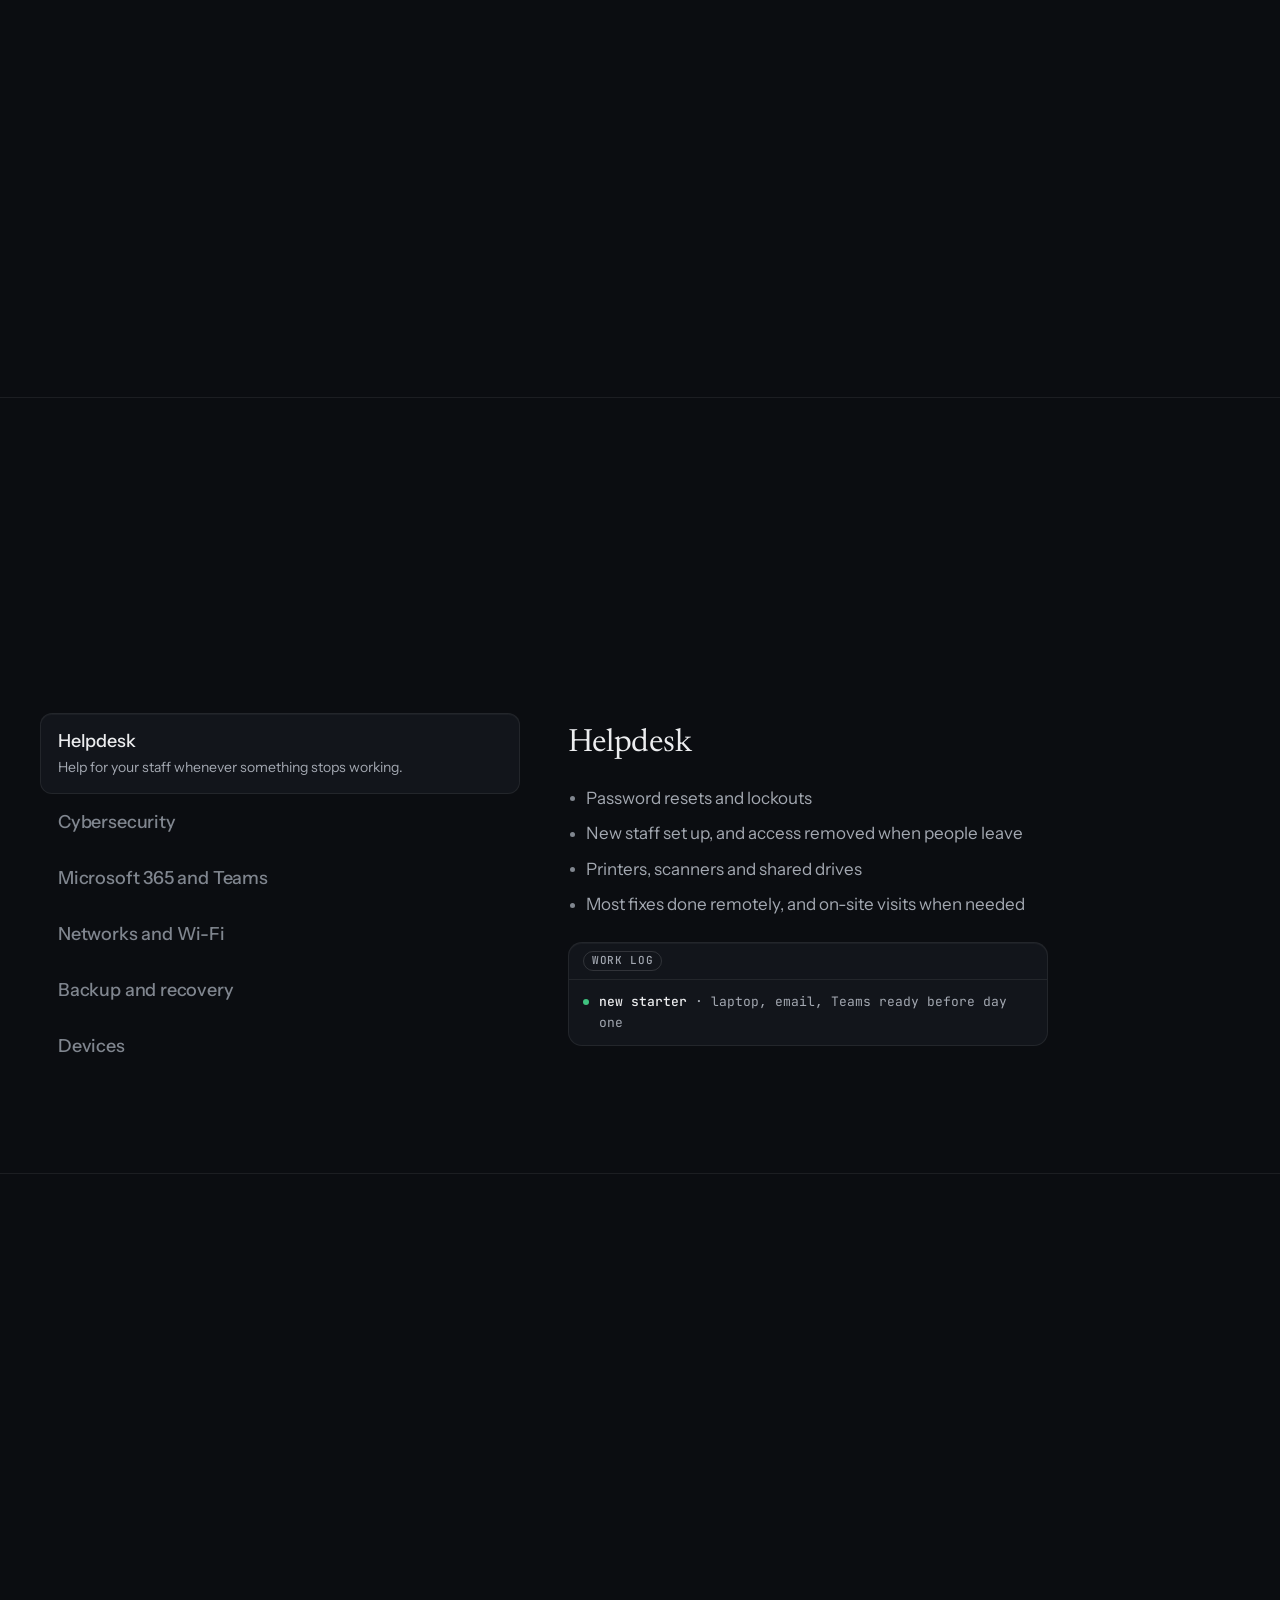
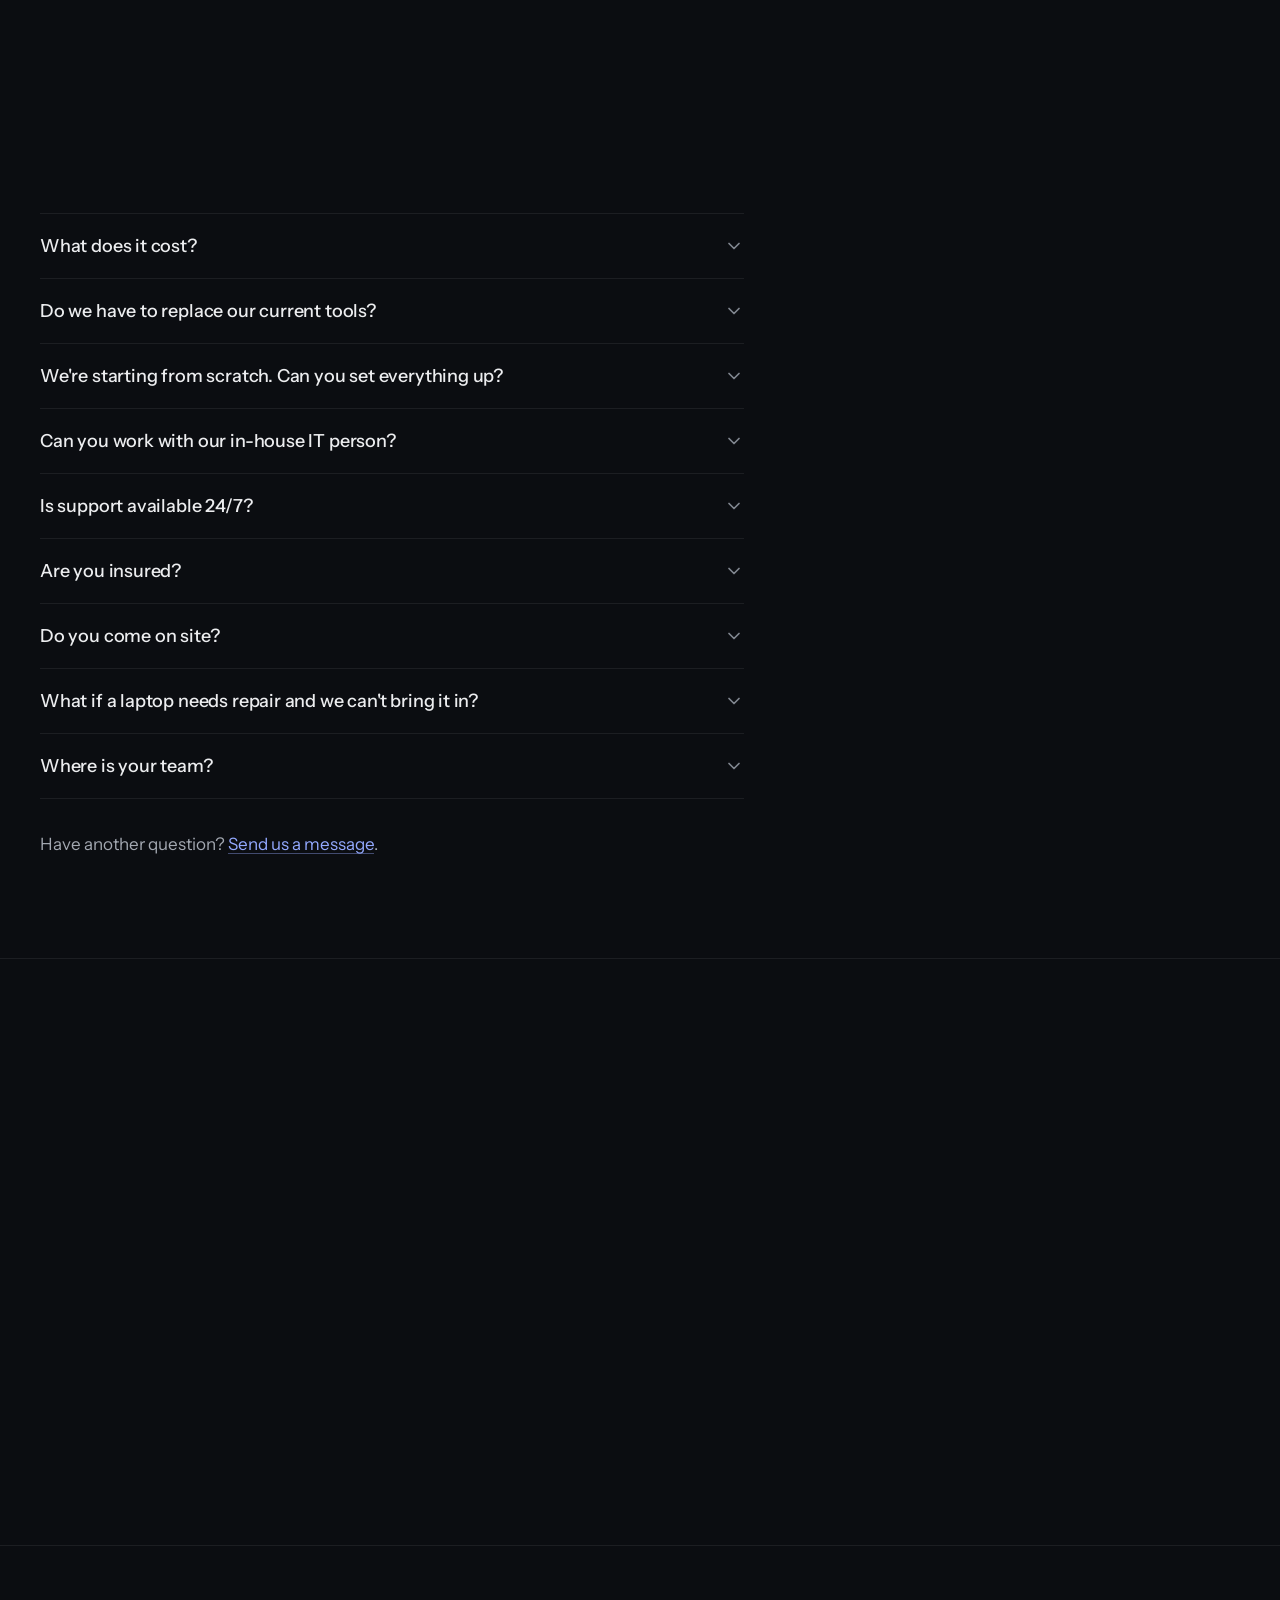
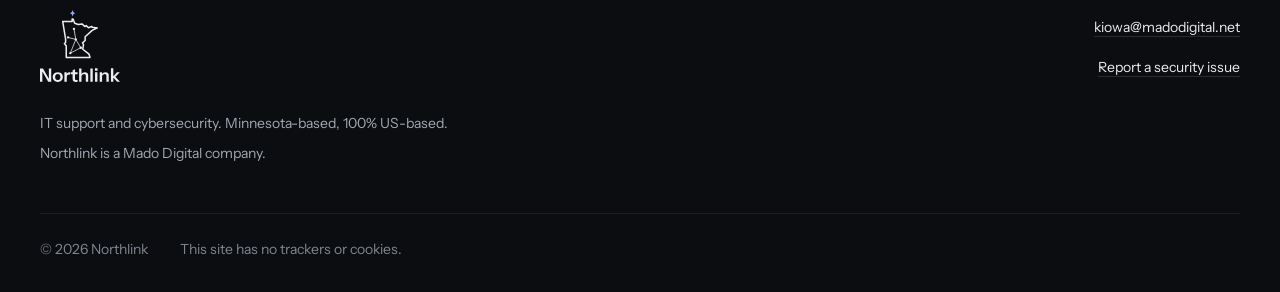
==== commit 6e811f21: "Two promise cards under the systems band: email that arrives, tailored setups that fit together Co-A" ====
--- a/index.html
+++ b/index.html
@@ -136,6 +136,24 @@
       </div>
     </section>
 
+    <!-- Two promises -->
+    <section class="promises" aria-label="What you can count on">
+      <div class="container promise-grid">
+        <article class="promise reveal">
+          <span class="promise-icon" aria-hidden="true"><svg viewBox="0 0 24 24" focusable="false"><rect x="3" y="5" width="18" height="14" rx="2.5"/><path d="M3.5 6.5l8.5 6.5 8.5-6.5"/></svg></span>
+          <p class="promise-kicker">Email that arrives</p>
+          <h2 class="promise-title">Don't lose important messages to your spam folder</h2>
+          <p class="promise-body">We set up and tune your email so messages from clients and partners land in your inbox, and the emails you send don't get flagged on the way out. When something important does get caught, we find out why and fix it for good.</p>
+        </article>
+        <article class="promise reveal dl-1">
+          <span class="promise-icon" aria-hidden="true"><svg viewBox="0 0 24 24" focusable="false"><rect x="3.5" y="3.5" width="7" height="7" rx="1.5"/><rect x="13.5" y="3.5" width="7" height="7" rx="1.5"/><rect x="3.5" y="13.5" width="7" height="7" rx="1.5"/><path d="M17 13.5v7M13.5 17h7"/></svg></span>
+          <p class="promise-kicker">Built around you</p>
+          <h2 class="promise-title">Tailored to how you work, and it all fits together</h2>
+          <p class="promise-body">Every setup is shaped around your team and the way you like to work. Underneath, we keep the same standards across every account and device, so your IT stays simple to use and consistent as you grow.</p>
+        </article>
+      </div>
+    </section>
+
     <!-- Why we started + facts -->
     <section class="section why" id="why" aria-labelledby="why-title">
       <div class="container">
--- a/styles.css
+++ b/styles.css
@@ -497,6 +497,25 @@
 
 /* ---------- Systems band ---------- */
 .band { border-block: 1px solid var(--line); background: var(--bg-soft); }
+
+/* ---------- Two promises (under the systems band) ---------- */
+.promises { padding-block: clamp(2.5rem, 1.8rem + 2.5vw, 4rem); }
+.promise-grid { display: grid; grid-template-columns: repeat(2, minmax(0, 1fr)); gap: var(--s-6); }
+@media (max-width: 52rem) { .promise-grid { grid-template-columns: 1fr; } }
+.promise {
+  position: relative; padding: clamp(1.5rem, 1.2rem + 1vw, 2rem);
+  background: var(--surface); border: 1px solid var(--line); border-radius: var(--r-artifact);
+  box-shadow: var(--shadow-artifact);
+}
+.promise-icon {
+  display: inline-grid; place-items: center; width: 2.5rem; height: 2.5rem; border-radius: 10px;
+  background: color-mix(in oklab, var(--accent) 12%, var(--surface)); color: var(--accent);
+}
+.promise-icon svg { width: 1.25rem; height: 1.25rem; fill: none; stroke: currentColor; stroke-width: 1.6; stroke-linecap: round; stroke-linejoin: round; }
+.promise-kicker { margin-top: var(--s-5); font-family: var(--font-mono); font-size: var(--fs-eyebrow); letter-spacing: 0.08em; text-transform: uppercase; color: var(--accent); }
+.promise-title { margin-top: var(--s-2); font-family: var(--font-serif); font-weight: 400; font-size: clamp(1.375rem, 1.2rem + 0.7vw, 1.75rem); line-height: 1.2; letter-spacing: -0.01em; color: var(--ink); text-wrap: balance; }
+.promise-body { margin-top: var(--s-3); color: var(--ink-2); line-height: 1.6; max-width: 34rem; }
+
 .band-inner { display: flex; align-items: center; gap: var(--s-8); padding-block: 1.125rem; }
 .band-label {
   flex: none; font-family: var(--font-mono); font-size: var(--fs-chip); font-weight: 500;
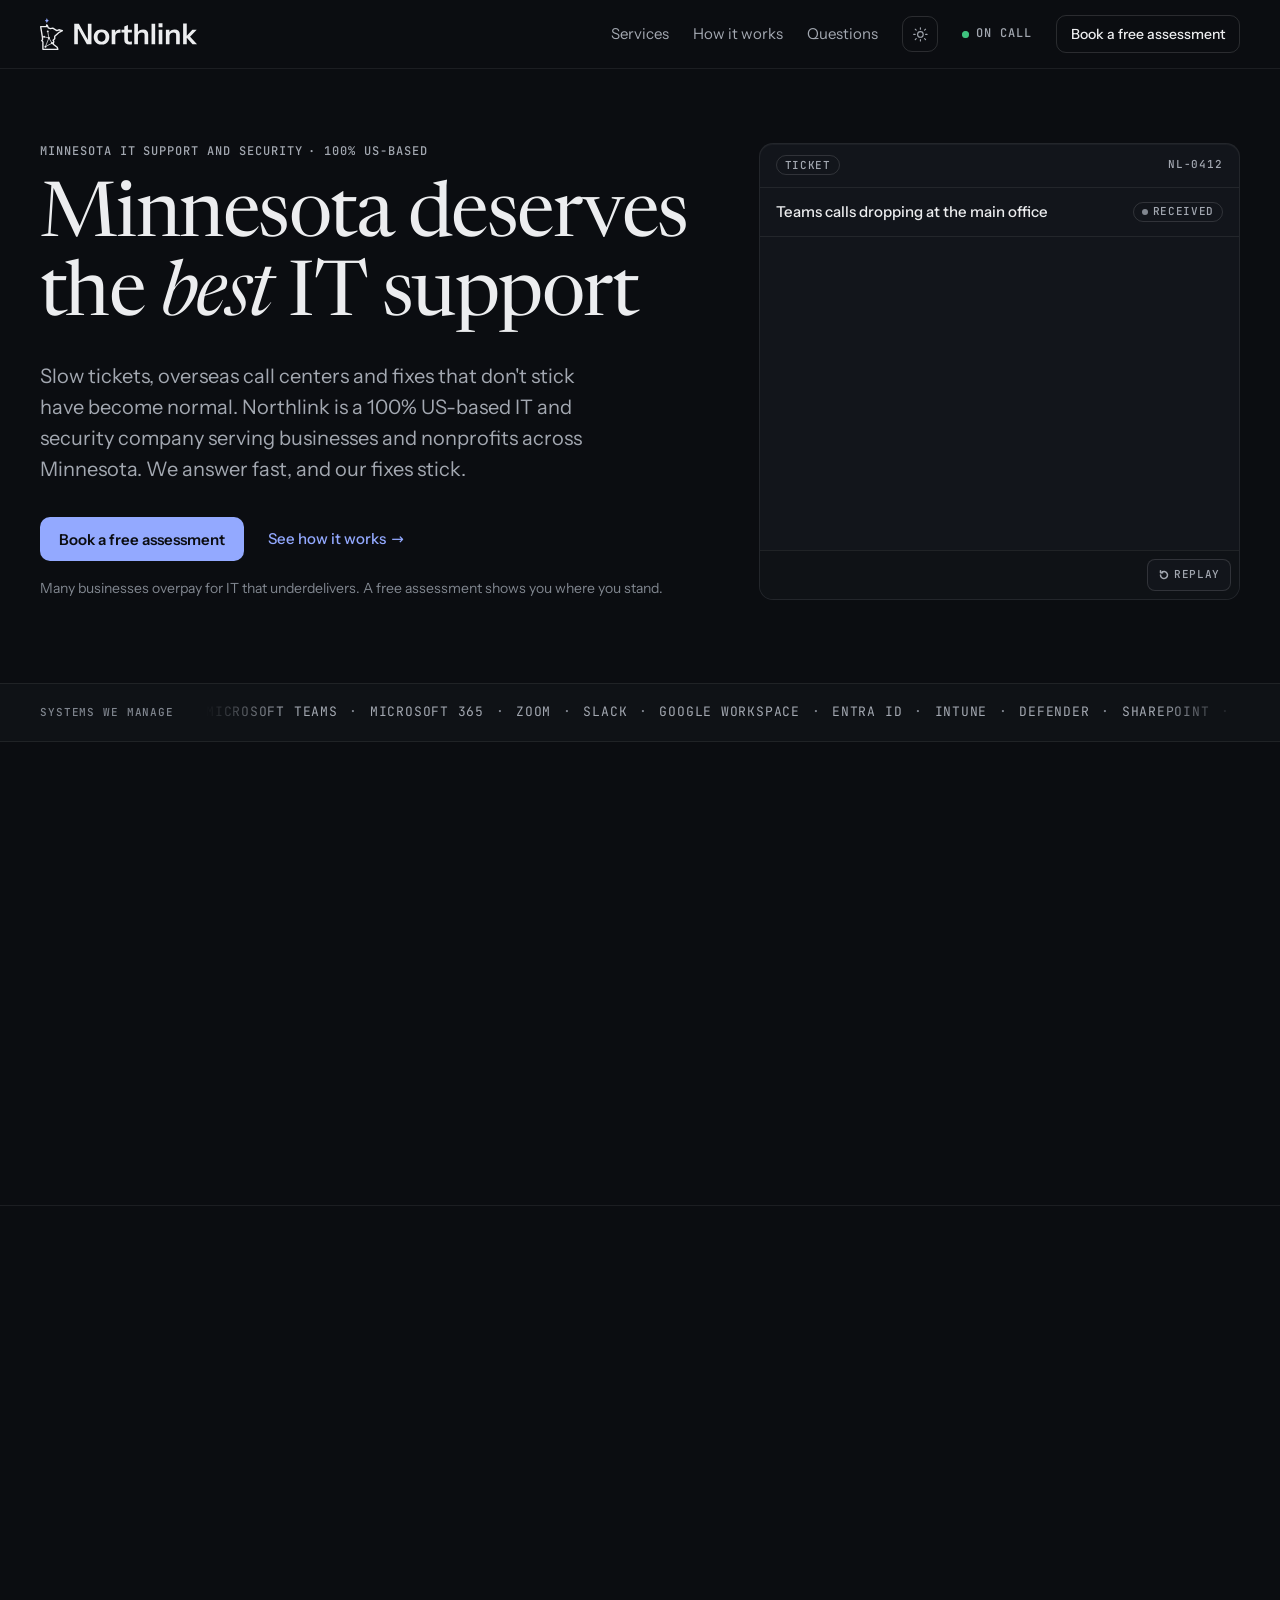
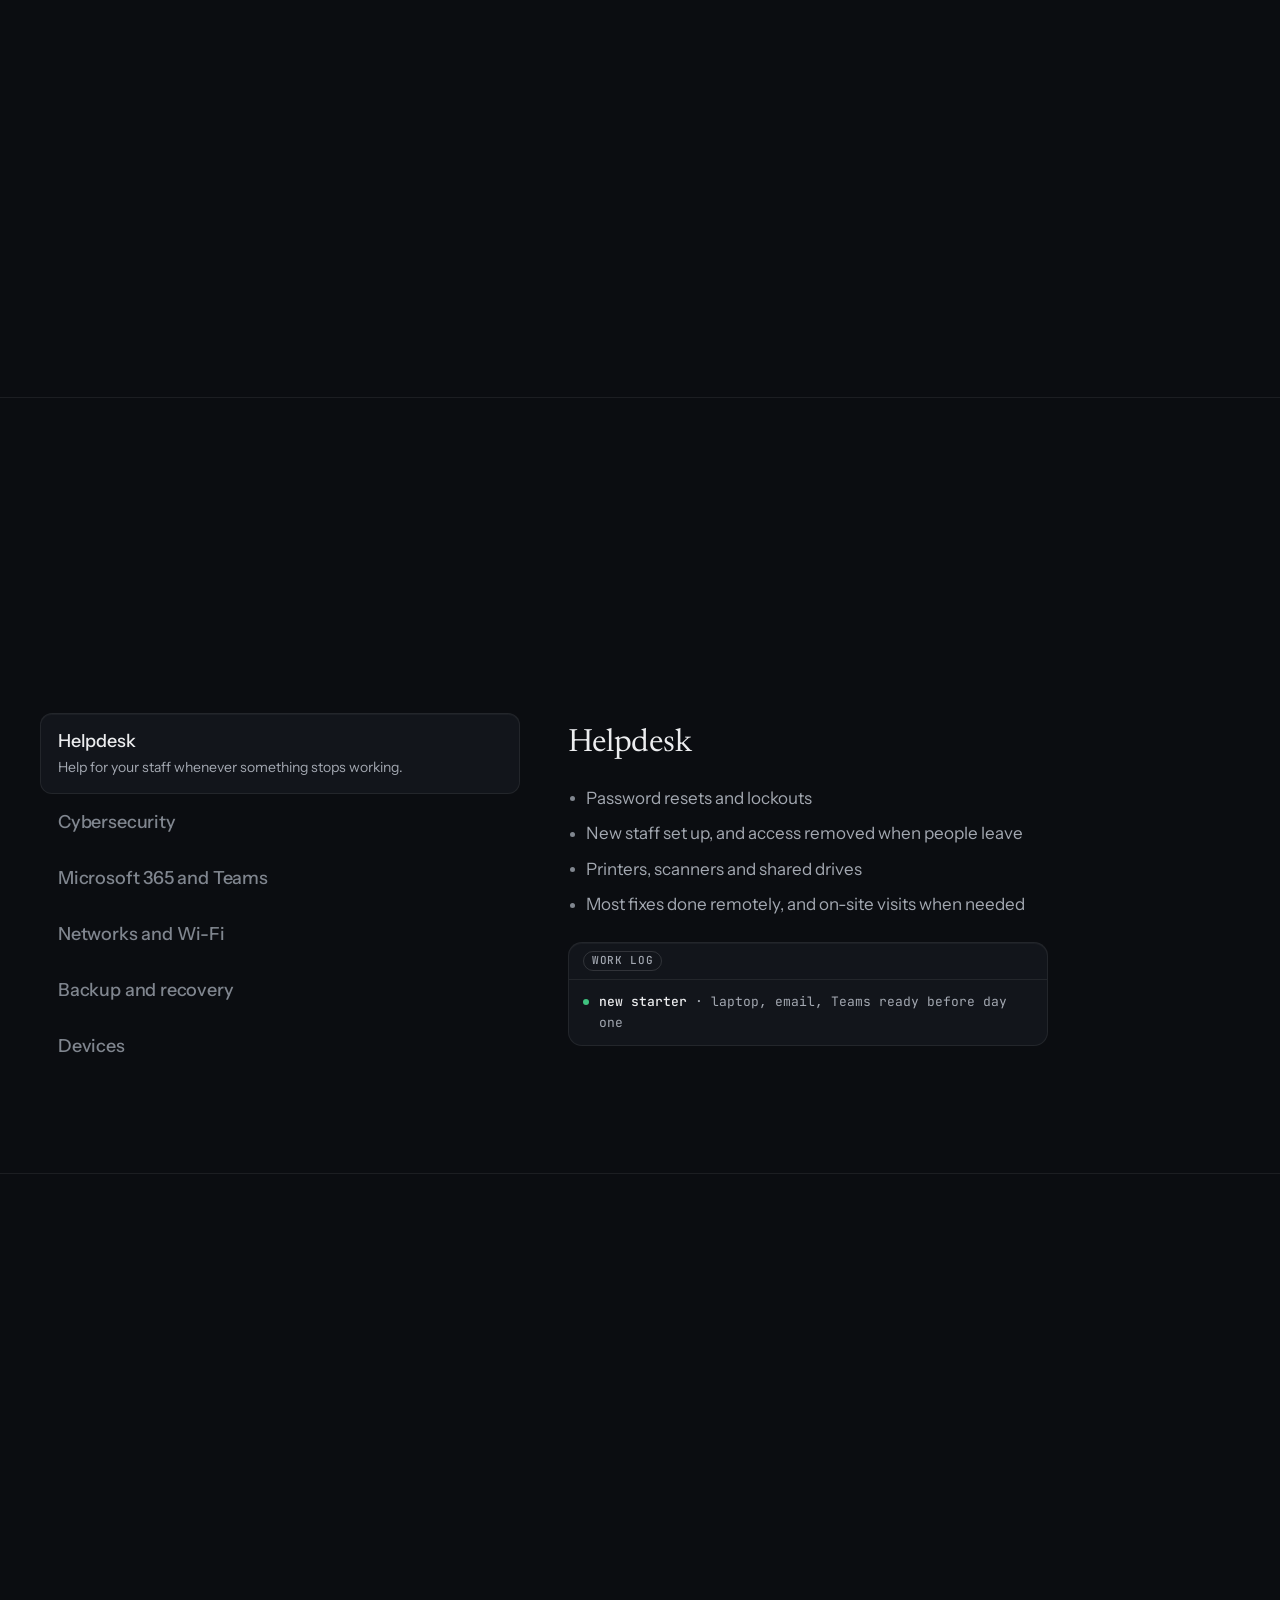
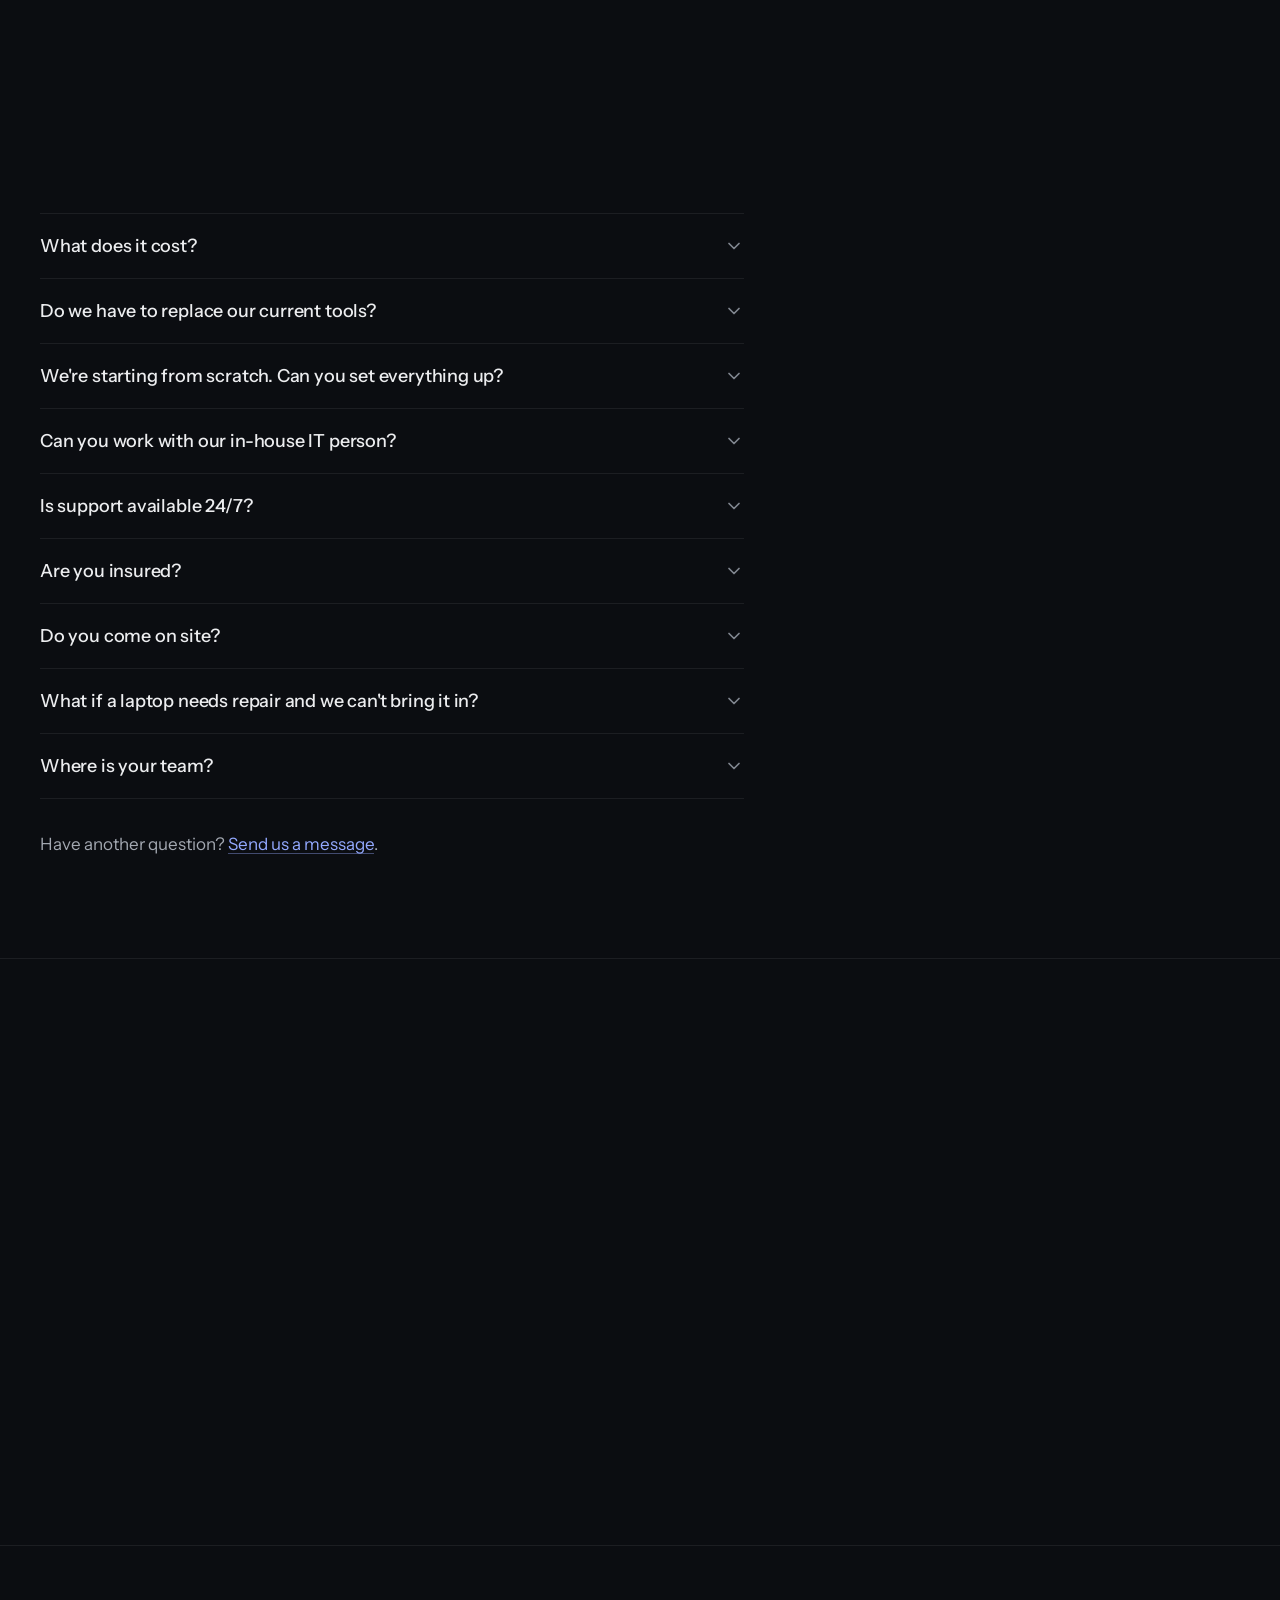
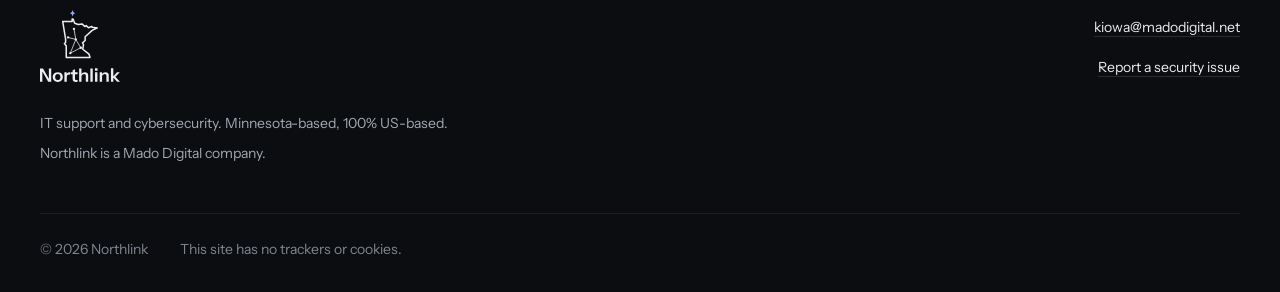
==== commit 9f0343c2: "Promise card title: Tailored to how you work Co-Authored-By: Claude Opus 5.5 (1M context) <noreply@a" ====
--- a/index.html
+++ b/index.html
@@ -148,8 +148,8 @@
         <article class="promise reveal dl-1">
           <span class="promise-icon" aria-hidden="true"><svg viewBox="0 0 24 24" focusable="false"><rect x="3.5" y="3.5" width="7" height="7" rx="1.5"/><rect x="13.5" y="3.5" width="7" height="7" rx="1.5"/><rect x="3.5" y="13.5" width="7" height="7" rx="1.5"/><path d="M17 13.5v7M13.5 17h7"/></svg></span>
           <p class="promise-kicker">Built around you</p>
-          <h2 class="promise-title">Tailored to how you work, and it all fits together</h2>
-          <p class="promise-body">Every setup is shaped around your team and the way you like to work. Underneath, we keep the same standards across every account and device, so your IT stays simple to use and consistent as you grow.</p>
+          <h2 class="promise-title">Tailored to how you work</h2>
+          <p class="promise-body">Every setup is shaped around your team and the way you like to work. Underneath, it all fits together: the same standards on every account and device, so your IT stays simple to use and consistent as you grow.</p>
         </article>
       </div>
     </section>
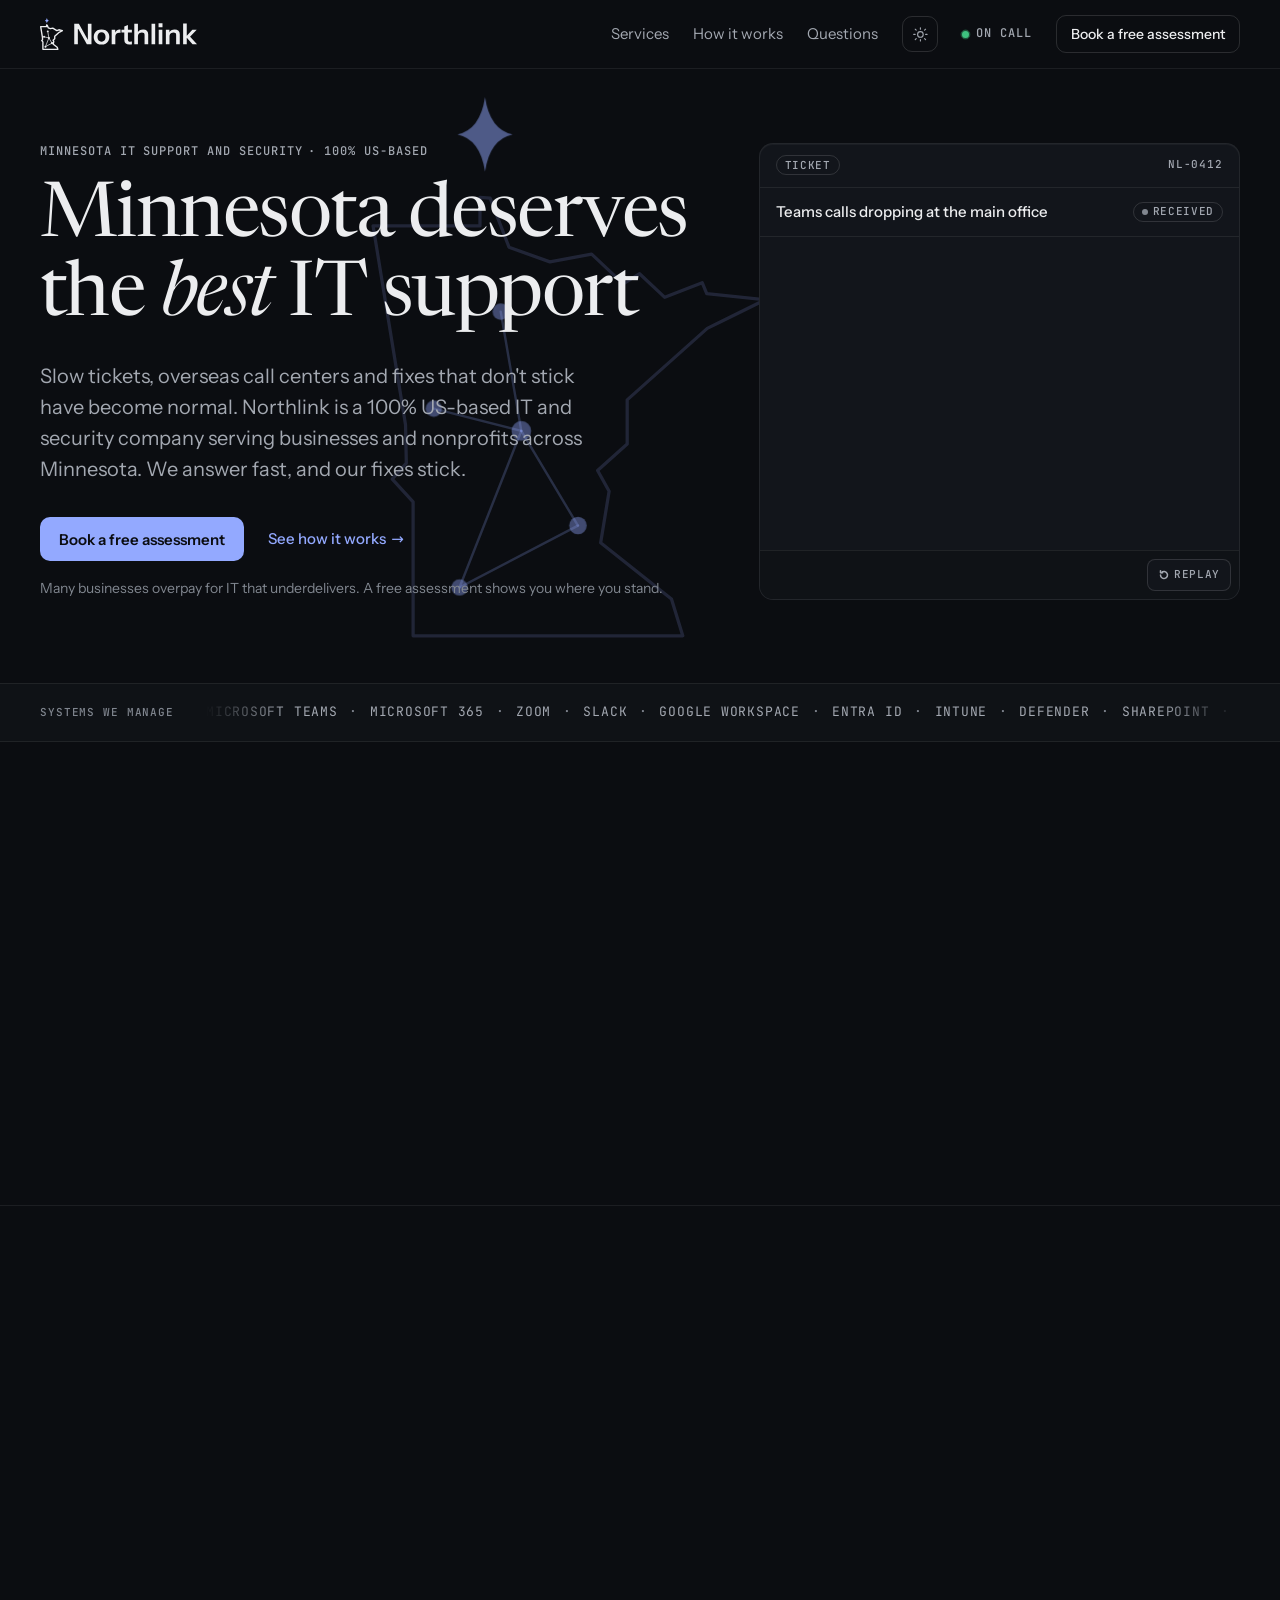
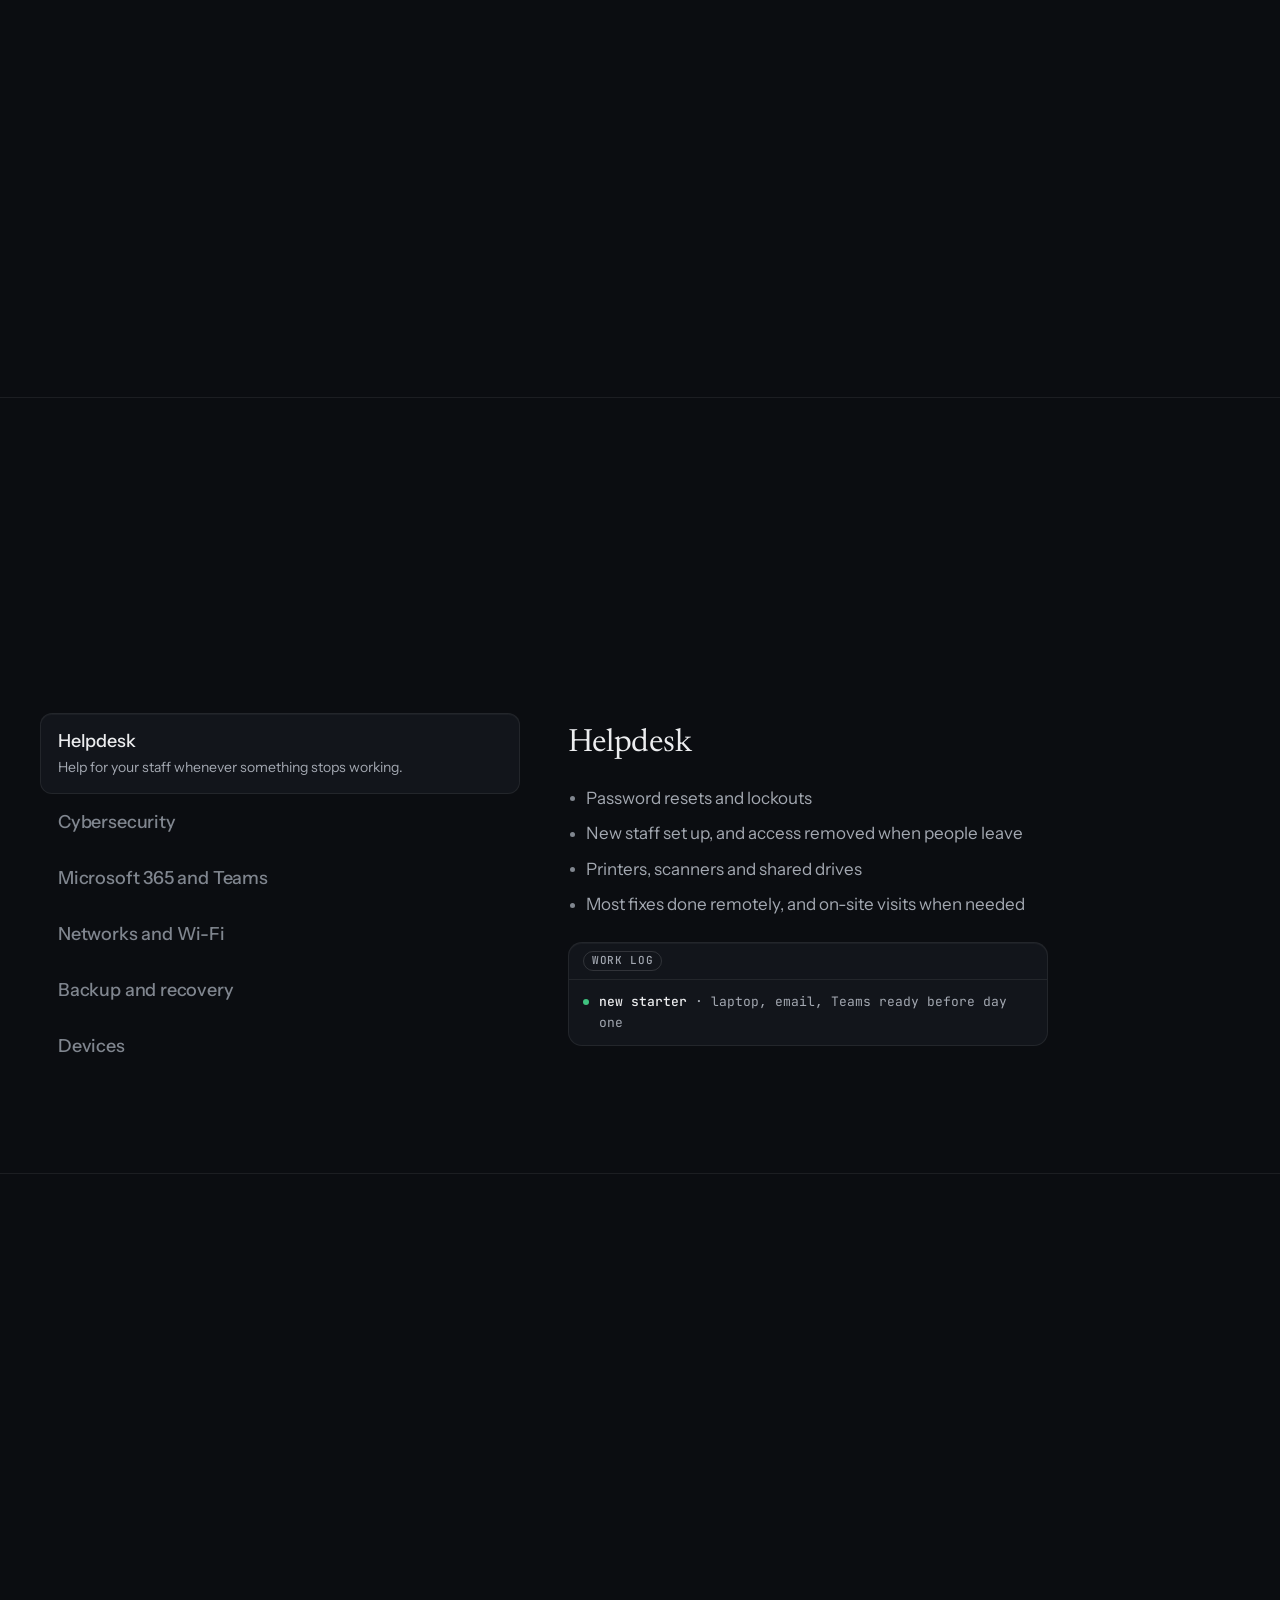
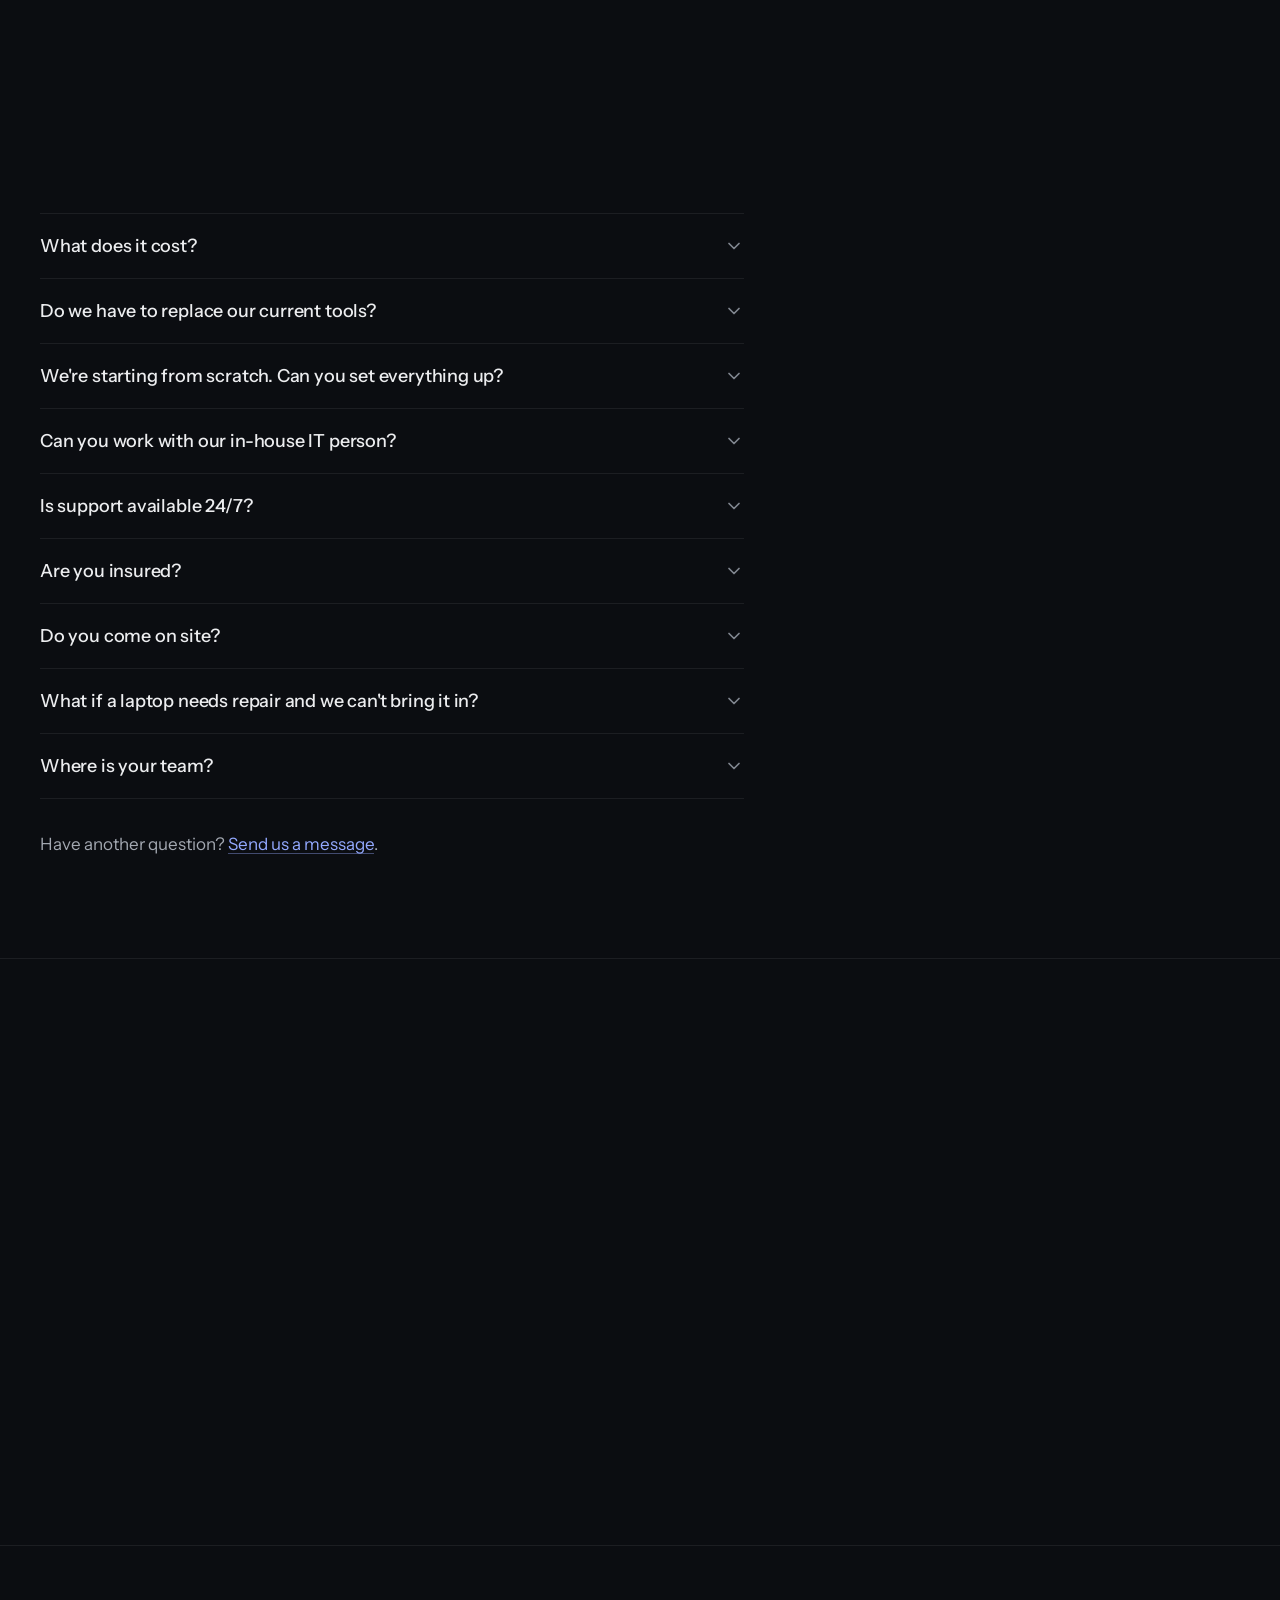
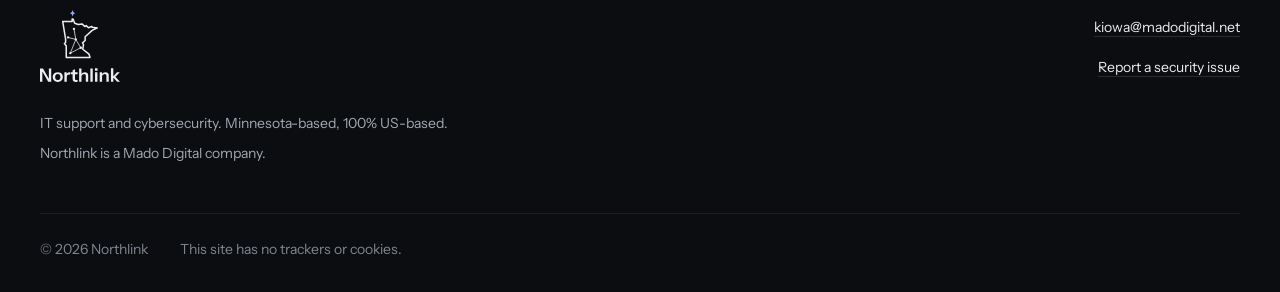
==== commit 1621d360: "Hero motion: Minnesota constellation draws in behind the headline, rotating proof notes on the ticke" ====
--- a/index.html
+++ b/index.html
@@ -47,6 +47,7 @@
   <link rel="preload" href="assets/fonts/instrument-sans-latin.woff2" as="font" type="font/woff2" crossorigin>
   <link rel="stylesheet" href="styles.css">
   <link rel="stylesheet" href="assess.css">
+  <link rel="stylesheet" href="hero.css">
   <!-- Loaded without defer: its first line sets html.js before first paint. -->
   <script src="theme.js"></script>
   <script src="main.js"></script>
@@ -74,6 +75,14 @@
   <main id="main" tabindex="-1">
     <!-- Hero -->
     <section class="hero" aria-labelledby="hero-title">
+      <svg class="hero-constellation" viewBox="-4 -4 82.47 108" aria-hidden="true" focusable="false">
+        <path class="mn-outline" pathLength="1" d="M8.66 98.67L8.66 74.14L4.84 69.96L7.42 67.04L7.27 60.01L1.33 23.59L20.91 23.59L20.91 18.35L22.77 18.51L26.23 27.48L33.72 30.17L41.37 28.75L47.16 34.21L50.15 32.34L54.76 36.67L61.62 33.98L62.45 36L73.15 37.12L62.55 42.36L47.88 55.45L47.88 63.53L42.46 68.39L44.57 72.2L43.02 81.62L55.99 91.94L58.06 98.67Z"/>
+        <g><path class="mn-link" pathLength="1" d="M24.71 39.29L28.48 61.14"/><path class="mn-link" pathLength="1" d="M12.45 57.05L28.48 61.14"/><path class="mn-link" pathLength="1" d="M28.48 61.14L38.86 78.48"/><path class="mn-link" pathLength="1" d="M28.48 61.14L17.16 89.82"/><path class="mn-link" pathLength="1" d="M17.16 89.82L38.86 78.48"/></g>
+        <g><path class="mn-pulse" pathLength="1" d="M24.71 39.29L28.48 61.14L38.86 78.48"/><path class="mn-pulse" pathLength="1" d="M12.45 57.05L28.48 61.14L17.16 89.82"/><path class="mn-pulse" pathLength="1" d="M17.16 89.82L38.86 78.48"/></g>
+        <g><circle class="mn-halo" cx="28.48" cy="61.14" r="2.09"/></g>
+        <g><circle class="mn-node" cx="24.71" cy="39.29" r="1.5"/><circle class="mn-node" cx="12.45" cy="57.05" r="1.5"/><circle class="mn-node" cx="28.48" cy="61.14" r="1.8"/><circle class="mn-node" cx="38.86" cy="78.48" r="1.6"/><circle class="mn-node" cx="17.16" cy="89.82" r="1.5"/></g>
+        <path class="mn-star" d="M21.84 0Q22.72 5.94 26.89 6.83Q22.72 7.72 21.84 13.65Q20.95 7.72 16.79 6.83Q20.95 5.94 21.84 0Z"/>
+      </svg>
       <div class="container grid-12 hero-grid">
         <div class="hero-copy">
           <p class="eyebrow reveal reveal--hero"><span>Minnesota IT support and security</span><span class="eyebrow-extra">· 100% US-based</span></p>
@@ -122,6 +131,11 @@
             </div>
             <figcaption class="sr-only">Example support ticket, for illustration</figcaption>
           </figure>
+          <div class="proofs" aria-hidden="true">
+            <div class="proof proof--a"><span class="proof-ico"><svg viewBox="0 0 24 24"><path d="M12 21s-7-6.2-7-11.5A7 7 0 0 1 19 9.5C19 14.8 12 21 12 21z"/><circle cx="12" cy="9.5" r="2.5"/></svg></span><div><b>Technician on site</b><span>Office network fixed in person</span></div></div>
+            <div class="proof proof--b"><span class="proof-ico"><svg viewBox="0 0 24 24"><path d="M3.5 7.5L12 3l8.5 4.5v9L12 21l-8.5-4.5z"/><path d="M3.5 7.5L12 12l8.5-4.5M12 12v9"/></svg></span><div><b>Laptop shipped</b><span>Replacement ready by 9 AM</span></div></div>
+            <div class="proof proof--c"><span class="proof-ico"><svg viewBox="0 0 24 24"><rect x="3" y="5" width="18" height="14" rx="2.5"/><path d="M3.5 6.5l8.5 6.5 8.5-6.5"/></svg></span><div><b>Inbox rescued</b><span>Client emails out of spam for good</span></div></div>
+          </div>
         </div>
       </div>
     </section>
--- a/hero.css
+++ b/hero.css
@@ -0,0 +1,67 @@
+/* ---------- Hero motion: Minnesota constellation and rotating proof notes ---------- */
+
+/* A. Constellation: the Minnesota mark draws itself behind the hero, network lights up */
+.hero { position: relative; overflow: hidden; isolation: isolate; }
+.hero-constellation {
+  position: absolute; z-index: -1; pointer-events: none;
+  right: auto; left: max(1rem, calc((100vw - 75rem) / 2 + 19rem)); top: 50%;
+  height: min(96%, 38rem); aspect-ratio: 82.47 / 108; transform: translateY(-51%);
+  opacity: 1;
+}
+.hero-constellation .mn-outline { fill: none; stroke: var(--accent); stroke-opacity: 0.16; stroke-width: 0.6; stroke-linejoin: round; stroke-linecap: round;
+  stroke-dasharray: 1; stroke-dashoffset: 1; animation: draw 2.4s var(--ease-out) 0.2s forwards; }
+.hero-constellation .mn-link { fill: none; stroke: var(--accent); stroke-opacity: 0.22; stroke-width: 0.45; stroke-linecap: round;
+  stroke-dasharray: 1; stroke-dashoffset: 1; animation: draw 1.1s var(--ease-out) forwards; }
+.hero-constellation .mn-link:nth-of-type(1) { animation-delay: 1.5s; }
+.hero-constellation .mn-link:nth-of-type(2) { animation-delay: 1.75s; }
+.hero-constellation .mn-link:nth-of-type(3) { animation-delay: 2s; }
+.hero-constellation .mn-link:nth-of-type(4) { animation-delay: 2.25s; }
+.hero-constellation .mn-link:nth-of-type(5) { animation-delay: 2.5s; }
+.hero-constellation .mn-pulse { fill: none; stroke: var(--accent); stroke-width: 0.9; stroke-linecap: round; stroke-opacity: 0.6;
+  stroke-dasharray: 0.06 1; stroke-dashoffset: 1.06; opacity: 0; animation: pulse 3.6s linear 3.4s infinite; }
+.hero-constellation .mn-pulse:nth-of-type(2) { animation-delay: 4.6s; }
+.hero-constellation .mn-pulse:nth-of-type(3) { animation-delay: 5.8s; }
+.hero-constellation .mn-node { fill: var(--accent); opacity: 0; transform-box: fill-box; transform-origin: center; animation: node 0.6s var(--ease-out) forwards; }
+.hero-constellation .mn-node:nth-of-type(1) { animation-delay: 1.4s; }
+.hero-constellation .mn-node:nth-of-type(2) { animation-delay: 1.7s; }
+.hero-constellation .mn-node:nth-of-type(3) { animation-delay: 1.95s; }
+.hero-constellation .mn-node:nth-of-type(4) { animation-delay: 2.3s; }
+.hero-constellation .mn-node:nth-of-type(5) { animation-delay: 2.6s; }
+.hero-constellation .mn-halo { fill: var(--accent); opacity: 0; transform-box: fill-box; transform-origin: center; animation: halo 3.2s ease-out 3s infinite; }
+.hero-constellation .mn-star { fill: var(--accent); opacity: 0; --star-o: 0.5; transform-box: fill-box; transform-origin: center;
+  animation: star-in 0.9s var(--ease-out) 0.9s forwards, twinkle 4s ease-in-out 2s infinite; }
+@keyframes draw { to { stroke-dashoffset: 0; } }
+@keyframes node { from { opacity: 0; transform: scale(0.2); } to { opacity: 0.4; transform: scale(1); } }
+@keyframes halo { 0% { opacity: 0.18; transform: scale(1); } 100% { opacity: 0; transform: scale(4.5); } }
+@keyframes star-in { from { opacity: 0; transform: scale(0.3) rotate(-45deg); } to { opacity: 0.5; transform: none; } }
+@keyframes twinkle { 0%, 100% { filter: none; transform: scale(1); } 50% { transform: scale(1.18); } }
+@keyframes pulse { 0% { opacity: 0; stroke-dashoffset: 1.06; } 8% { opacity: 1; } 70% { opacity: 1; } 100% { opacity: 0; stroke-dashoffset: 0; } }
+@media (max-width: 64rem) { .hero-constellation { left: 58%; top: 34%; height: min(52%, 30rem); transform: translate(-50%, -50%); opacity: 0.55; } }
+
+.hero-art .proofs { position: absolute; inset: 0; z-index: 5; pointer-events: none; }
+/* B. Proof toasts: three small cards float in around the ticket */
+.hero-art { position: relative; }
+.proof { position: absolute; z-index: 2; display: flex; gap: 0.625rem; align-items: center;
+  padding: 0.625rem 0.875rem 0.625rem 0.625rem; max-width: 17rem;
+  background: var(--surface); border: 1px solid var(--line-strong); border-radius: 12px; box-shadow: var(--shadow-toast);
+  font-size: 0.8125rem; line-height: 1.35; color: var(--ink);
+  opacity: 0; transform: translateY(10px) scale(0.98);
+  animation: proof-in 0.6s var(--ease-out) forwards, proof-float 6s ease-in-out infinite; }
+.proof b { display: block; font-weight: 600; }
+.proof span { color: var(--ink-3); }
+.proof-ico { flex: none; display: grid; place-items: center; width: 2rem; height: 2rem; border-radius: 9px;
+  background: color-mix(in oklab, var(--accent) 13%, var(--surface)); color: var(--accent); }
+.proof-ico svg { width: 1rem; height: 1rem; fill: none; stroke: currentColor; stroke-width: 1.7; stroke-linecap: round; stroke-linejoin: round; }
+.proof { left: -2.25rem; top: -1.6rem; animation: proof-cycle 12s var(--ease-out) infinite; }
+.proof--a { animation-delay: 2.6s; }
+.proof--b { animation-delay: 6.6s; }
+.proof--c { animation-delay: 10.6s; }
+@keyframes proof-in { to { opacity: 1; transform: none; } }
+@keyframes proof-cycle { 0% { opacity: 0; transform: translateY(10px) scale(0.98); } 4% { opacity: 1; transform: none; } 30% { opacity: 1; transform: none; } 34% { opacity: 0; transform: translateY(-6px) scale(0.99); } 100% { opacity: 0; transform: translateY(-6px); } }
+@keyframes proof-float { 0%, 100% { translate: 0 0; } 50% { translate: 0 -5px; } }
+@media (max-width: 64rem) { .proof { left: 0.75rem; top: -1.4rem; } }
+
+@media (prefers-reduced-motion: reduce) {
+  .hero-constellation *, .proof { animation: none !important; opacity: 1 !important; stroke-dashoffset: 0 !important; transform: none !important; }
+  .hero-constellation .mn-pulse, .hero-constellation .mn-halo { display: none; }
+}
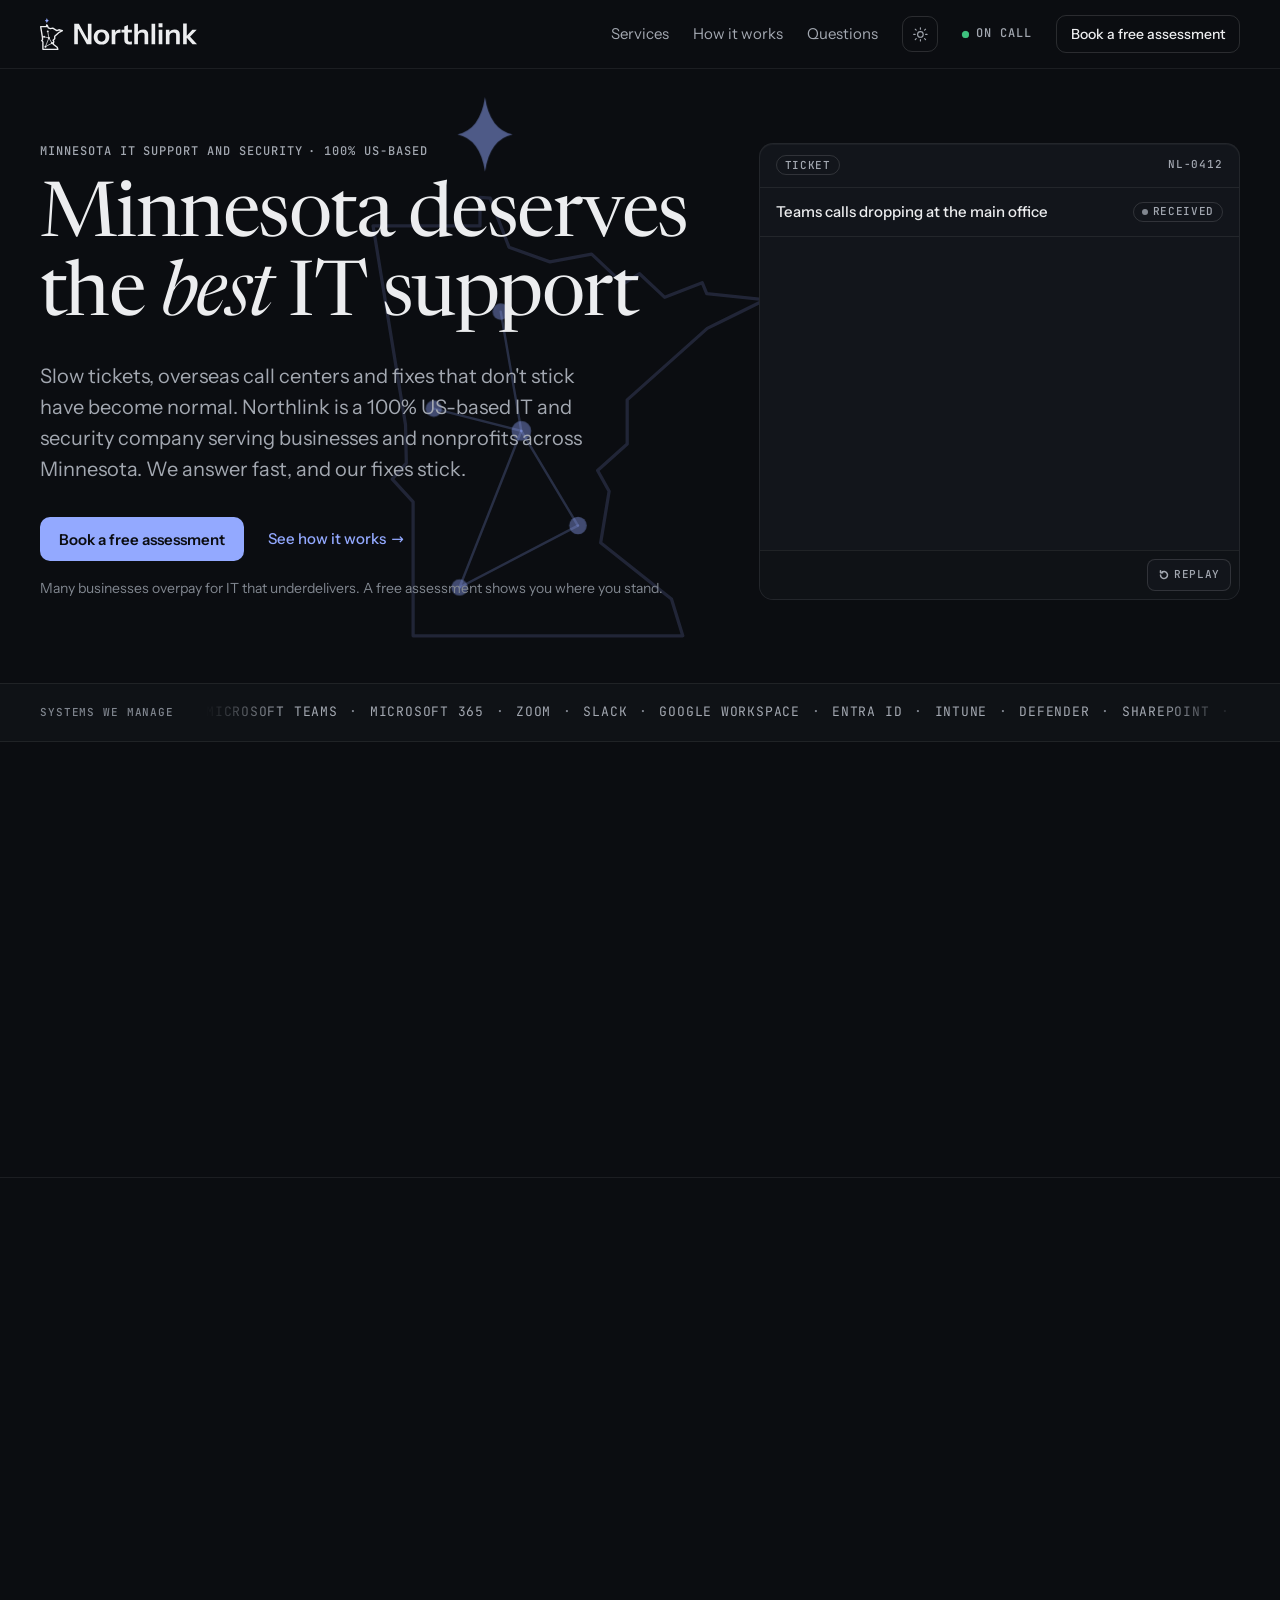
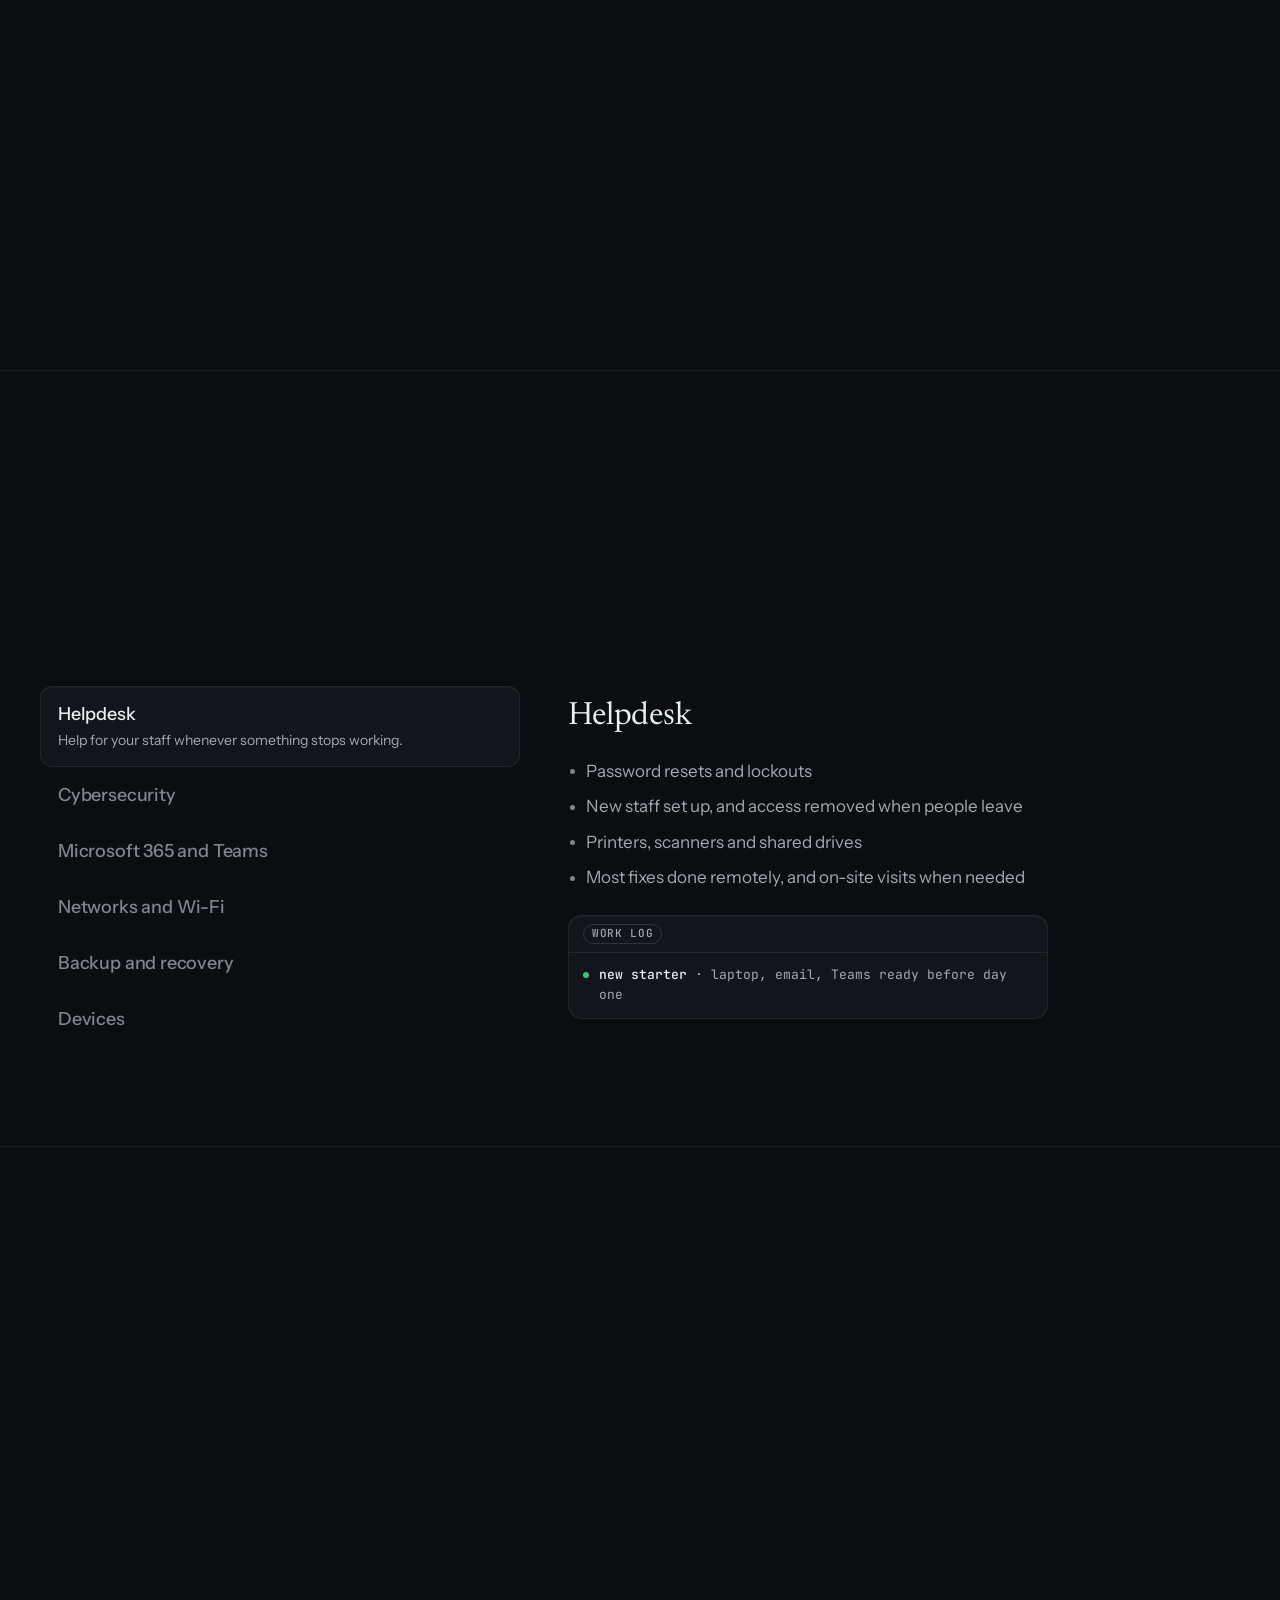
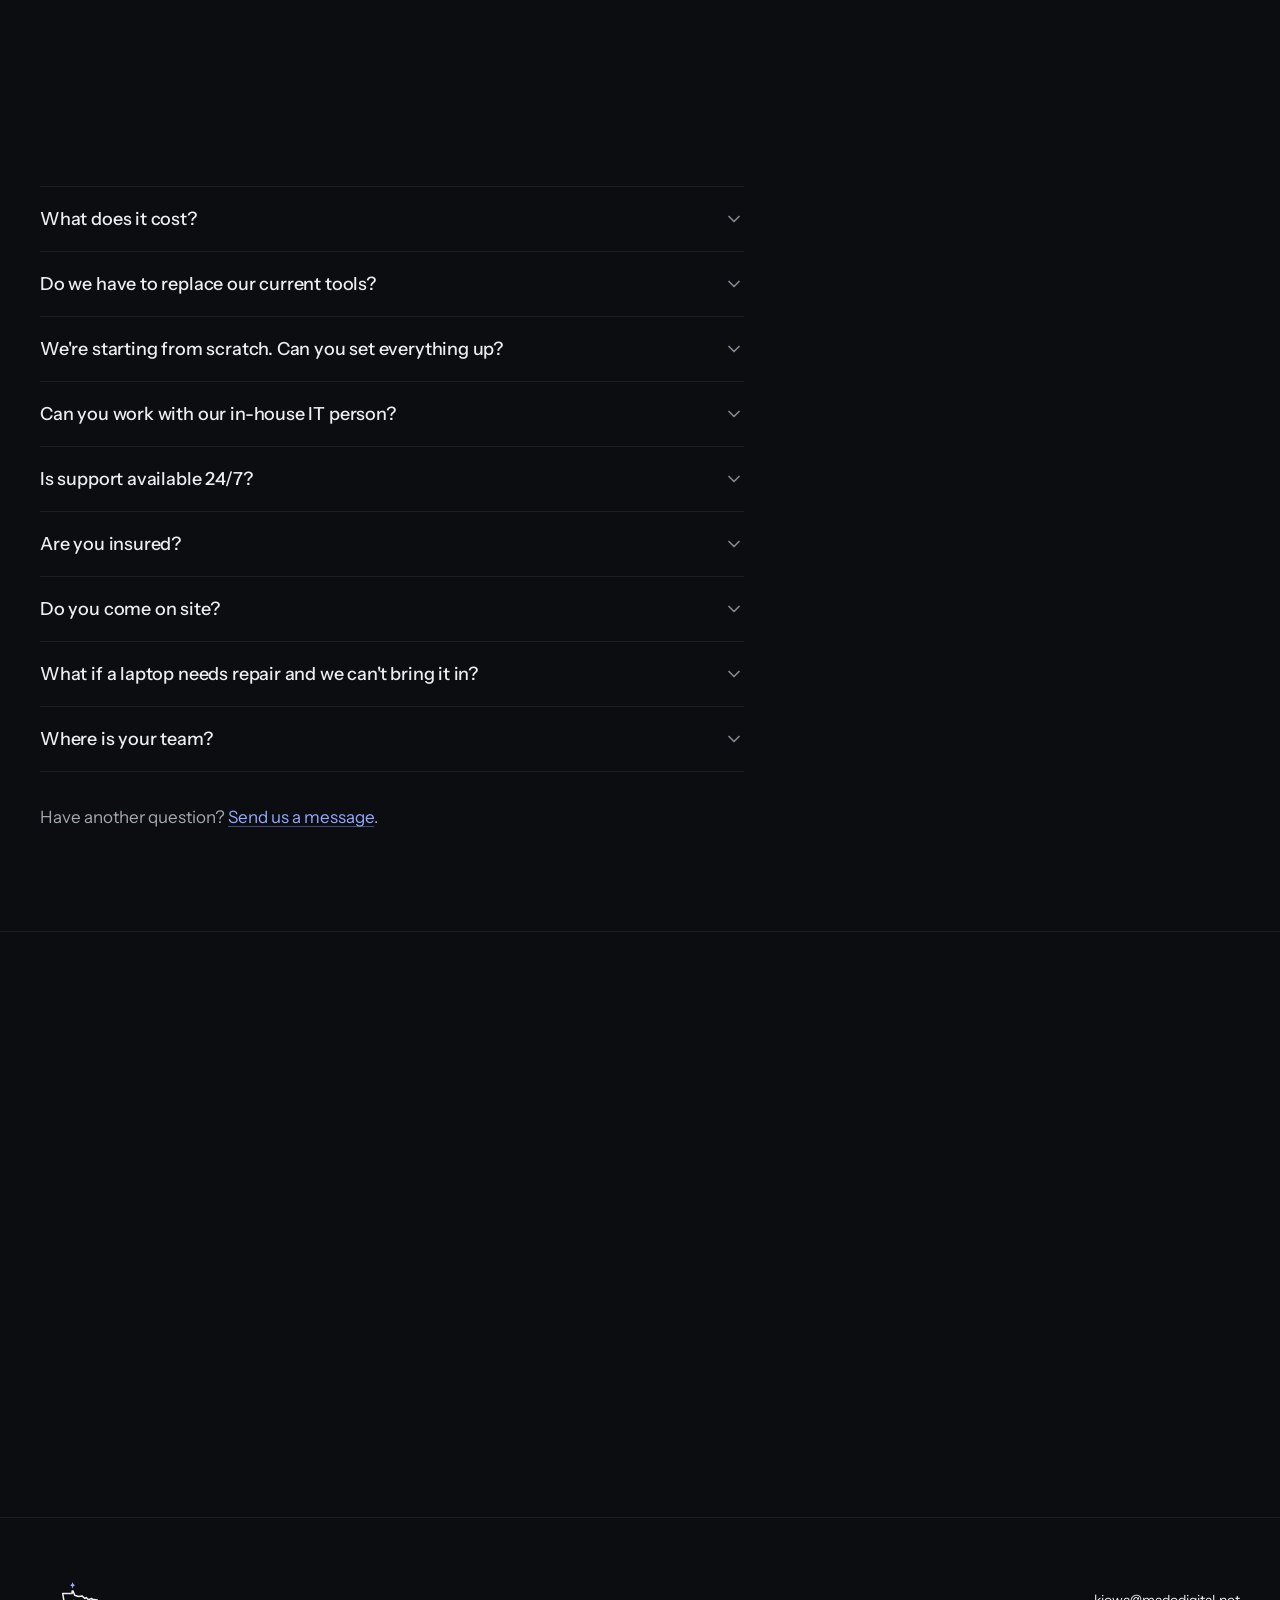
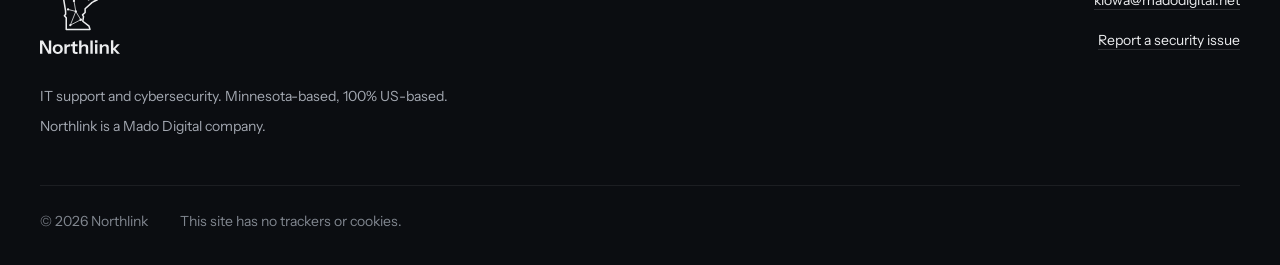
==== commit 669efce7: "Spam card: drop the last sentence Co-Authored-By: Claude Opus 5.5 (1M context) <noreply@anthropic.co" ====
--- a/index.html
+++ b/index.html
@@ -157,7 +157,7 @@
           <span class="promise-icon" aria-hidden="true"><svg viewBox="0 0 24 24" focusable="false"><rect x="3" y="5" width="18" height="14" rx="2.5"/><path d="M3.5 6.5l8.5 6.5 8.5-6.5"/></svg></span>
           <p class="promise-kicker">Email that arrives</p>
           <h2 class="promise-title">Don't lose important messages to your spam folder</h2>
-          <p class="promise-body">We set up and tune your email so messages from clients and partners land in your inbox, and the emails you send don't get flagged on the way out. When something important does get caught, we find out why and fix it for good.</p>
+          <p class="promise-body">We set up and tune your email so messages from clients and partners land in your inbox, and the emails you send don't get flagged on the way out.</p>
         </article>
         <article class="promise reveal dl-1">
           <span class="promise-icon" aria-hidden="true"><svg viewBox="0 0 24 24" focusable="false"><rect x="3.5" y="3.5" width="7" height="7" rx="1.5"/><rect x="13.5" y="3.5" width="7" height="7" rx="1.5"/><rect x="3.5" y="13.5" width="7" height="7" rx="1.5"/><path d="M17 13.5v7M13.5 17h7"/></svg></span>
